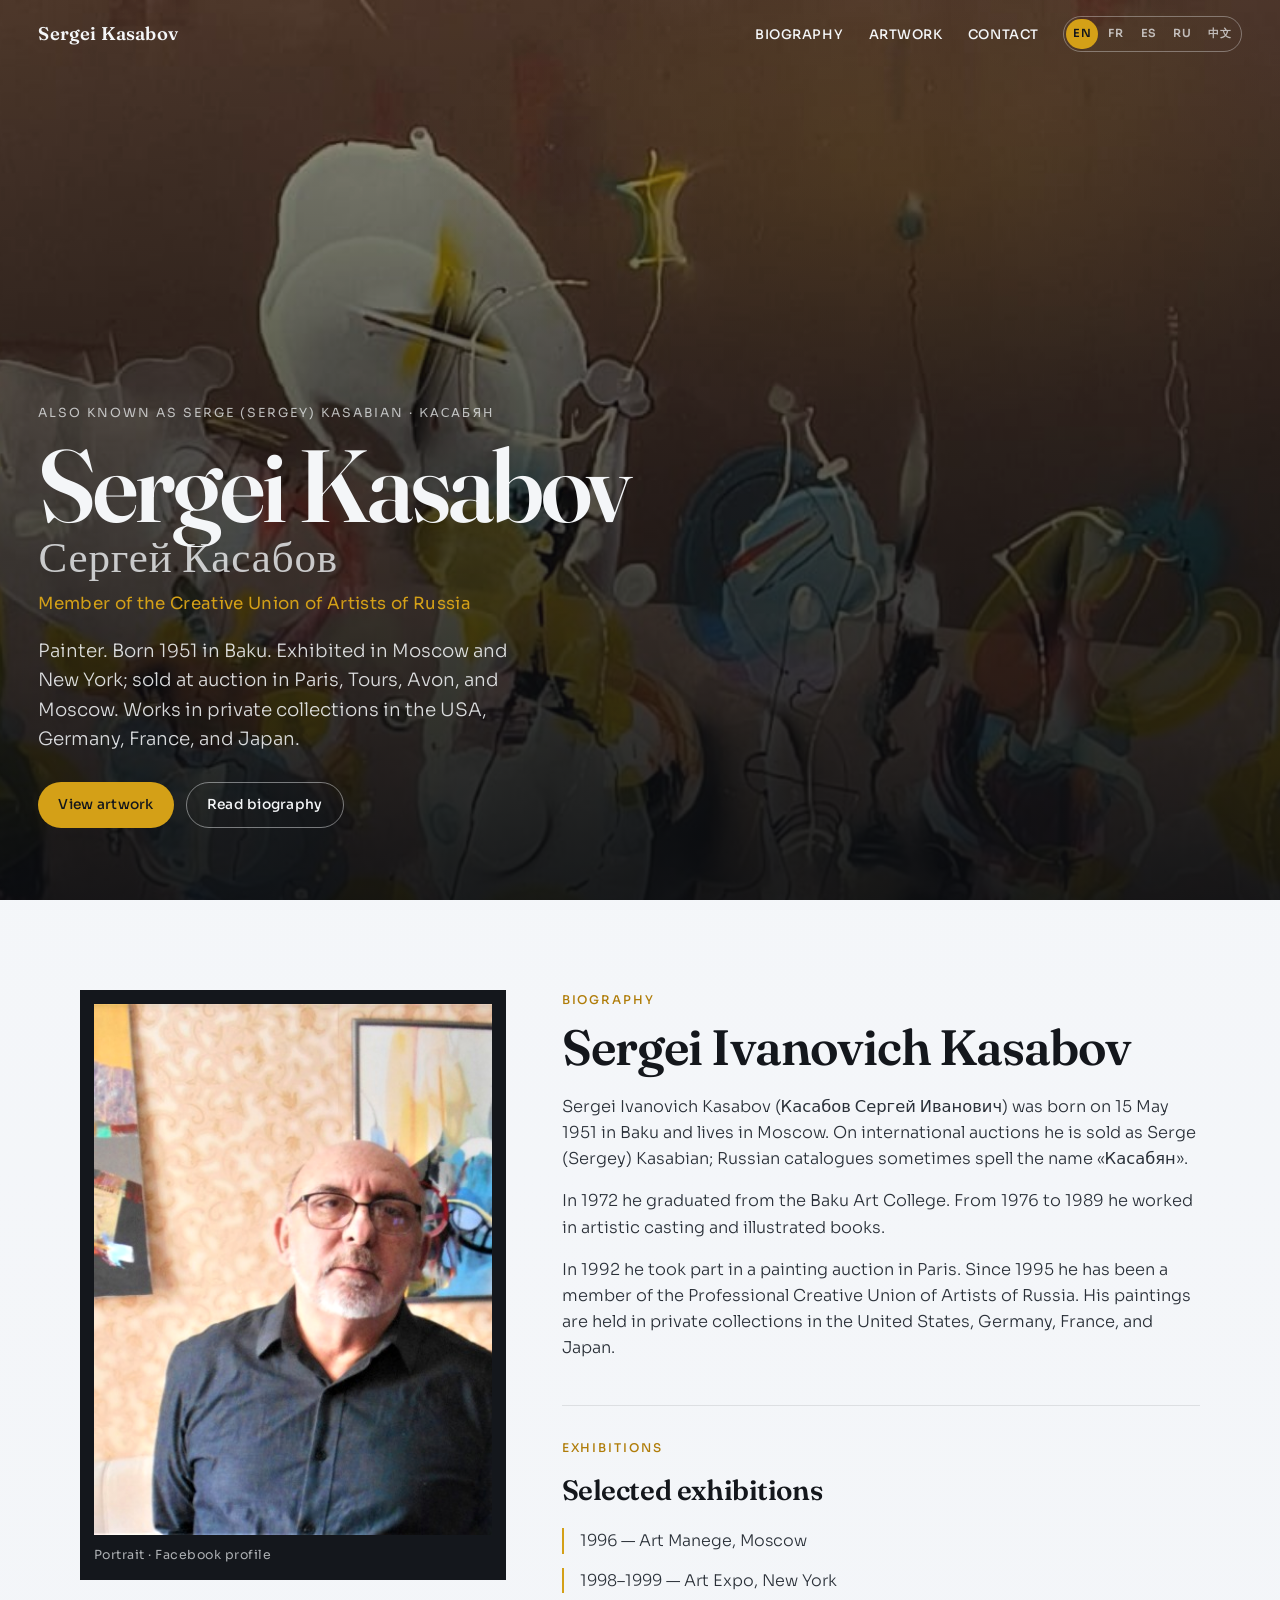
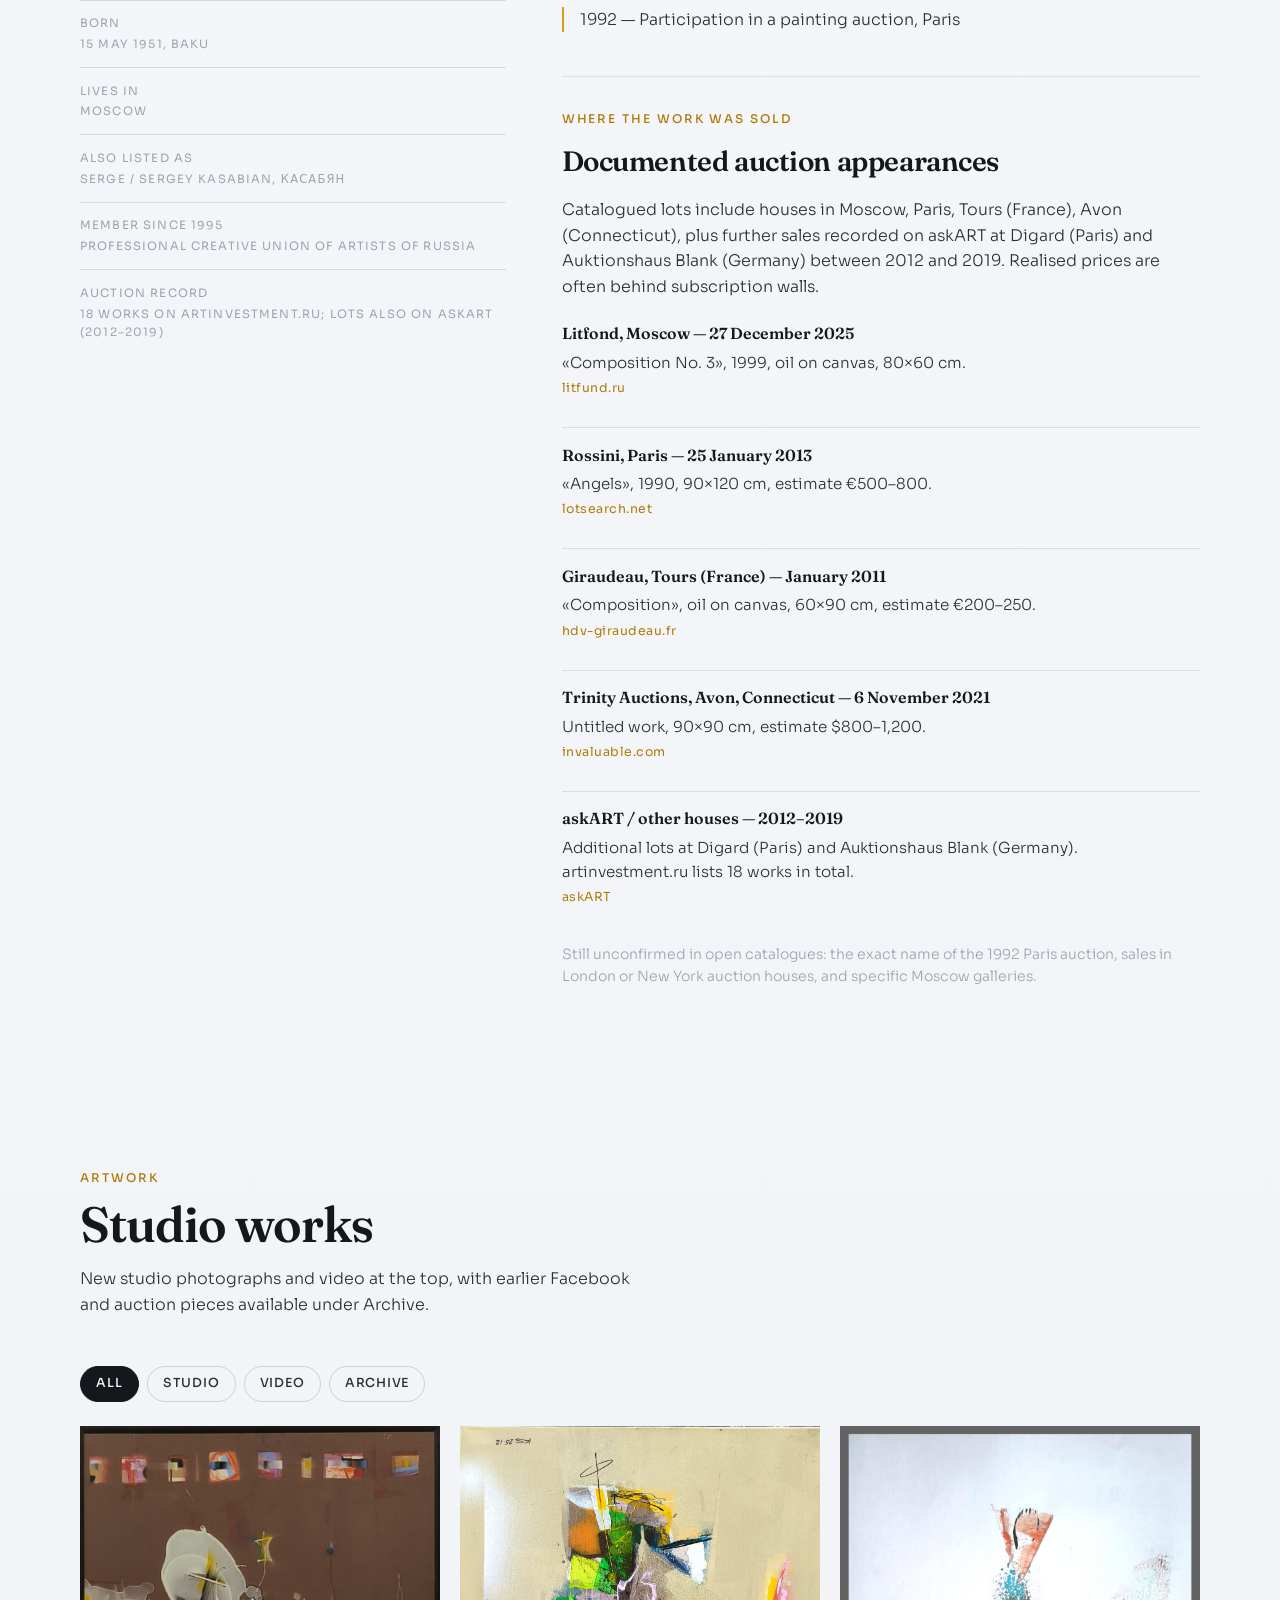
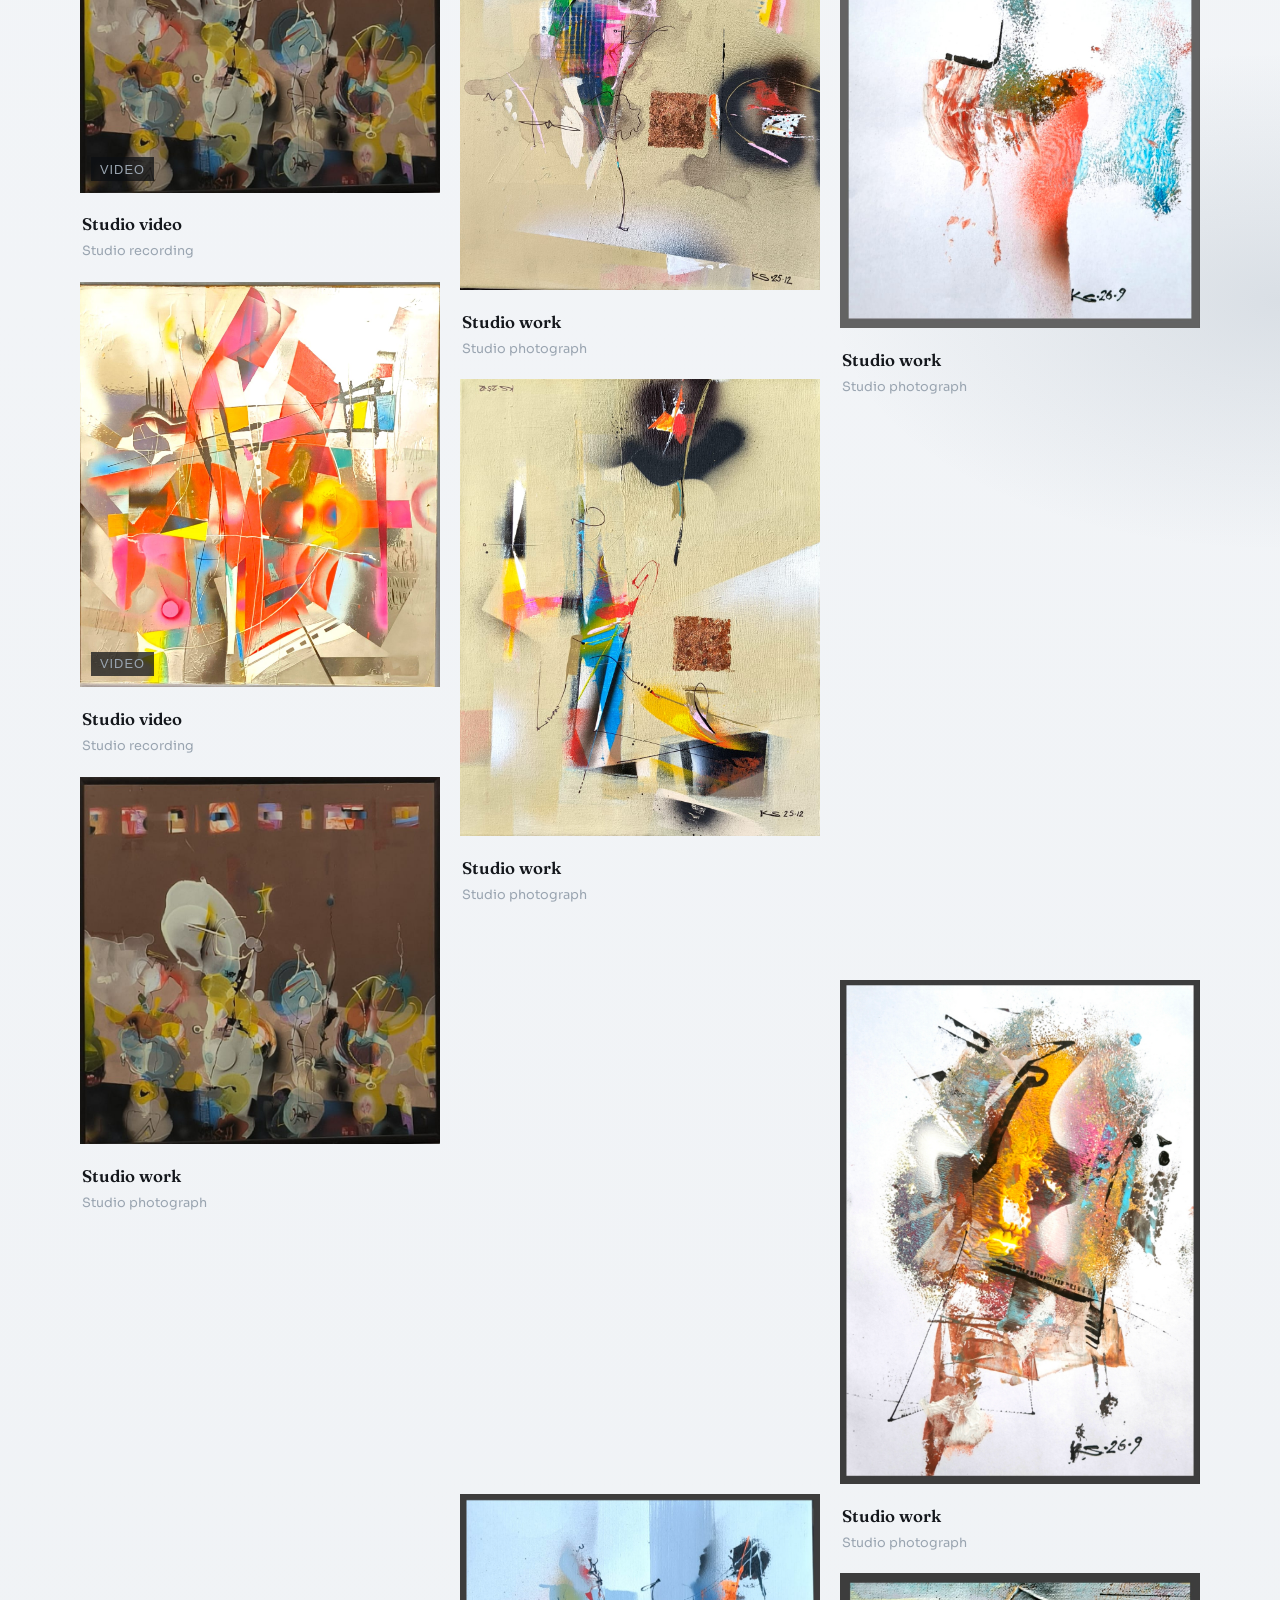
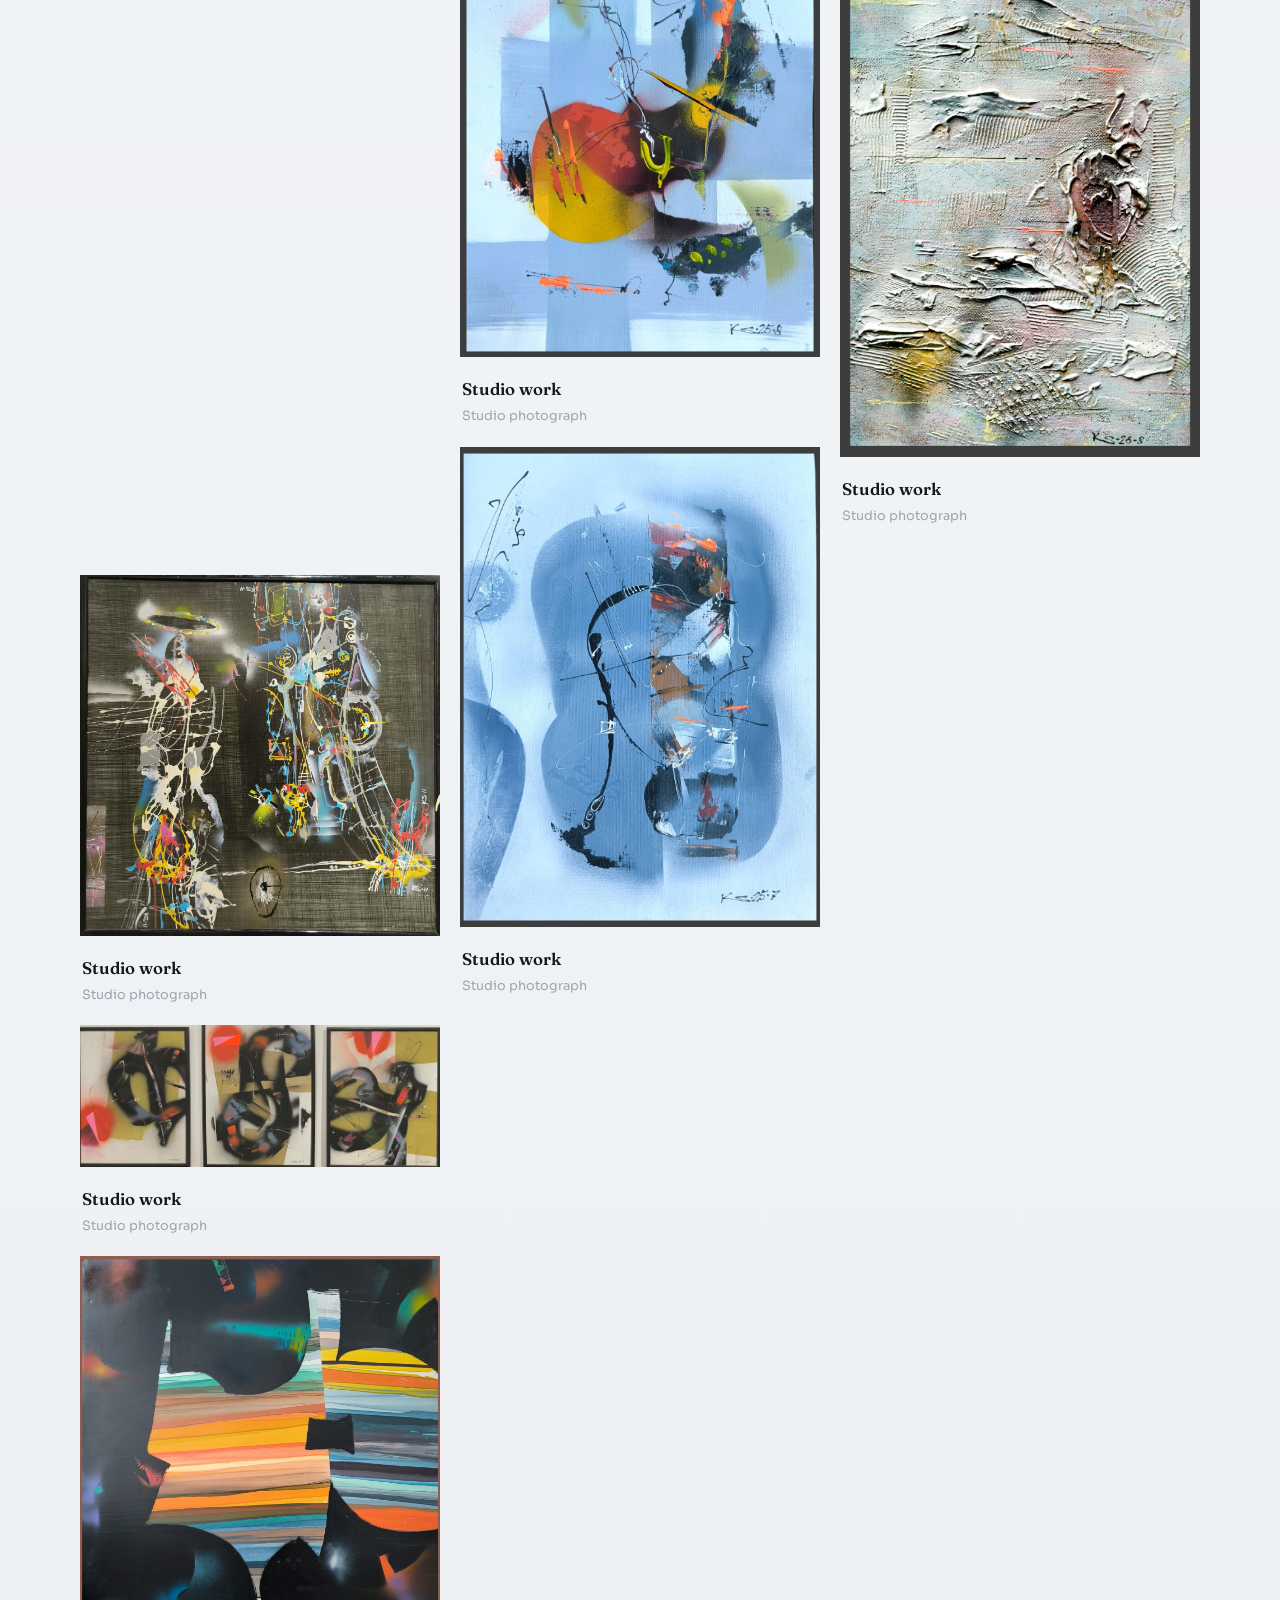
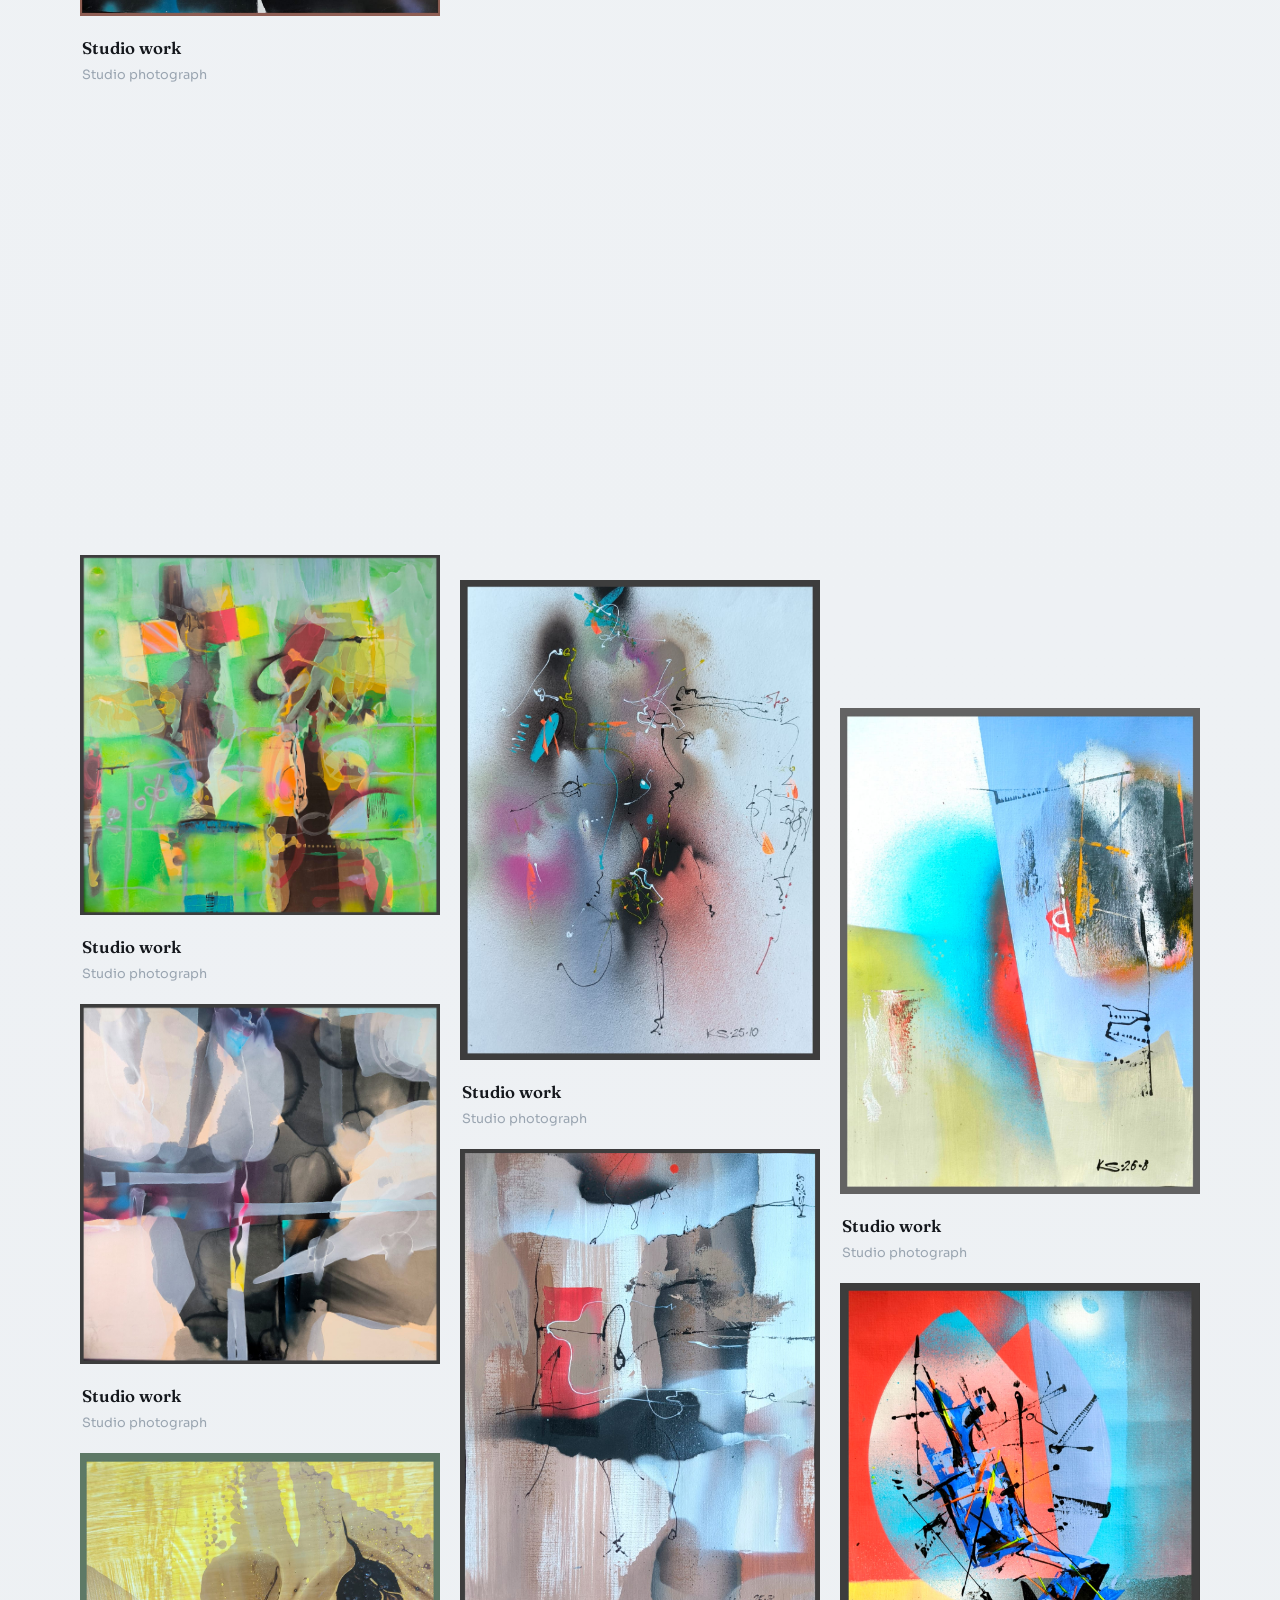
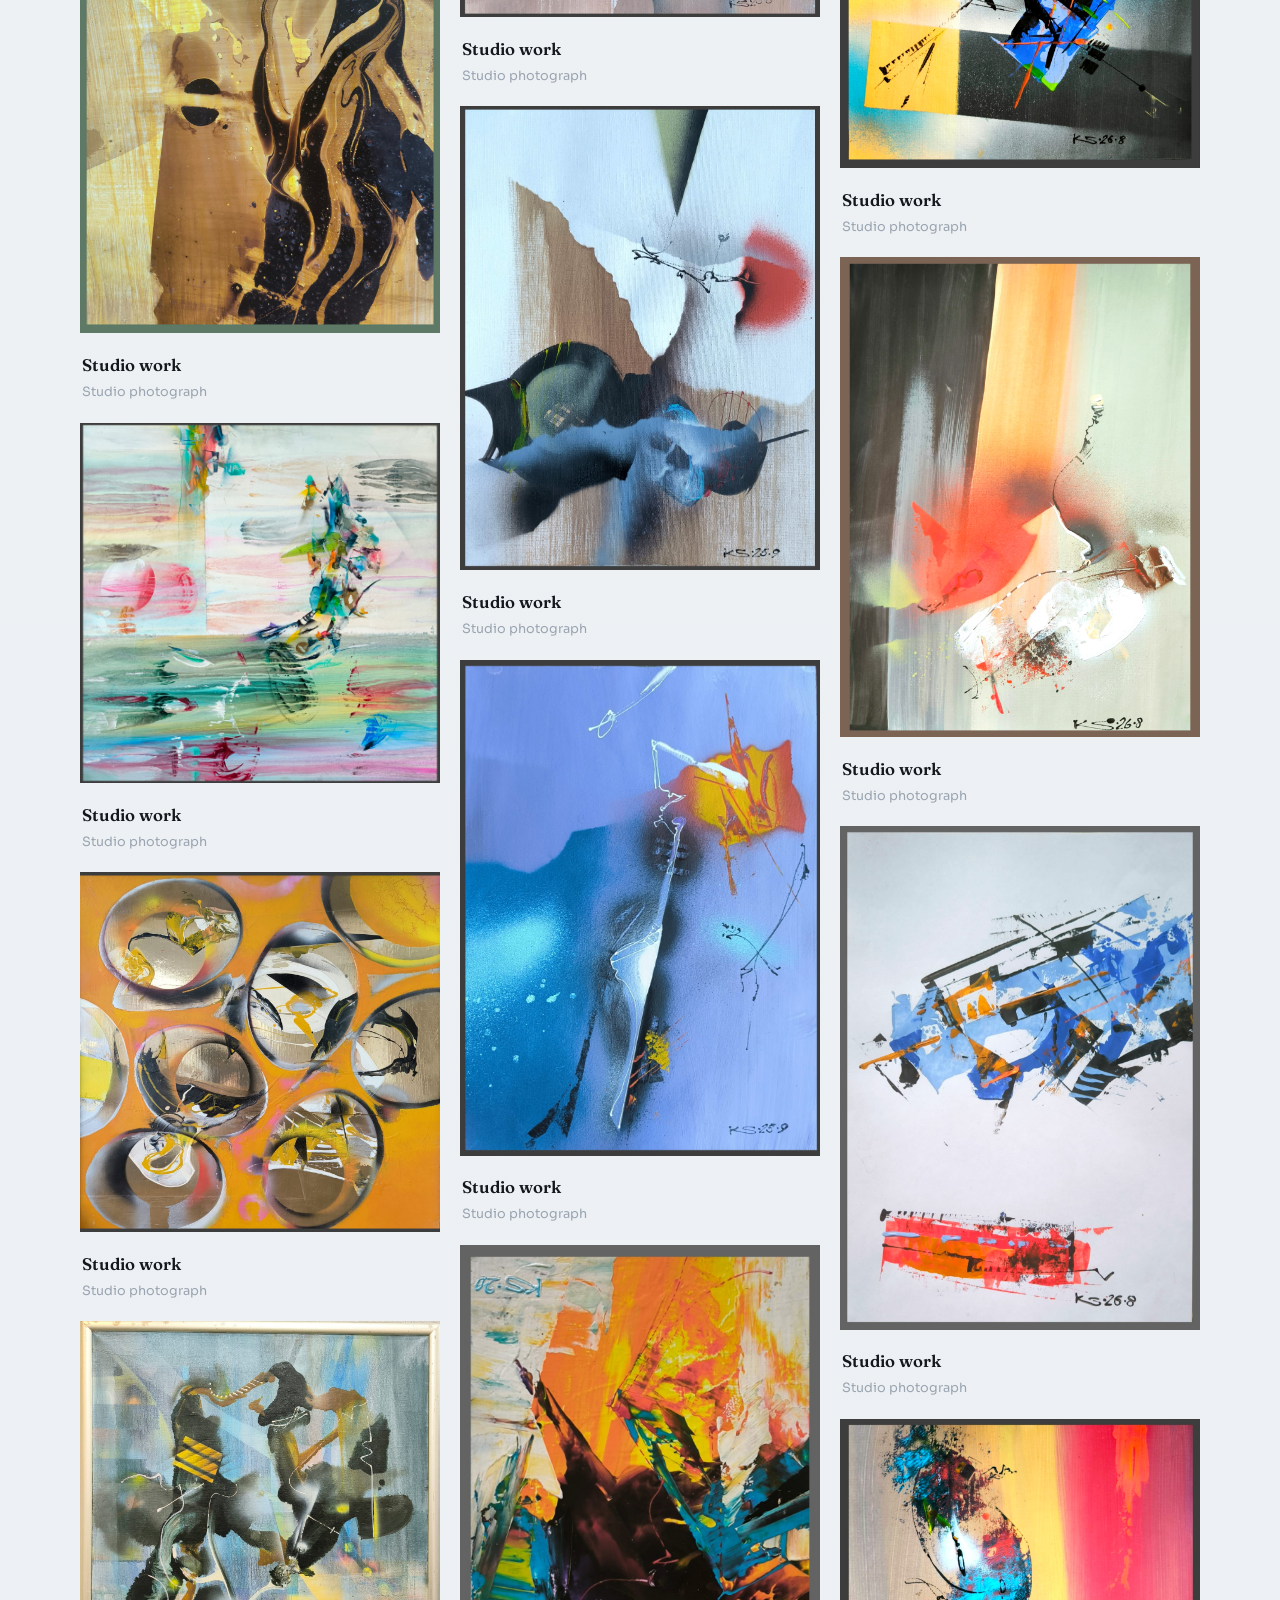
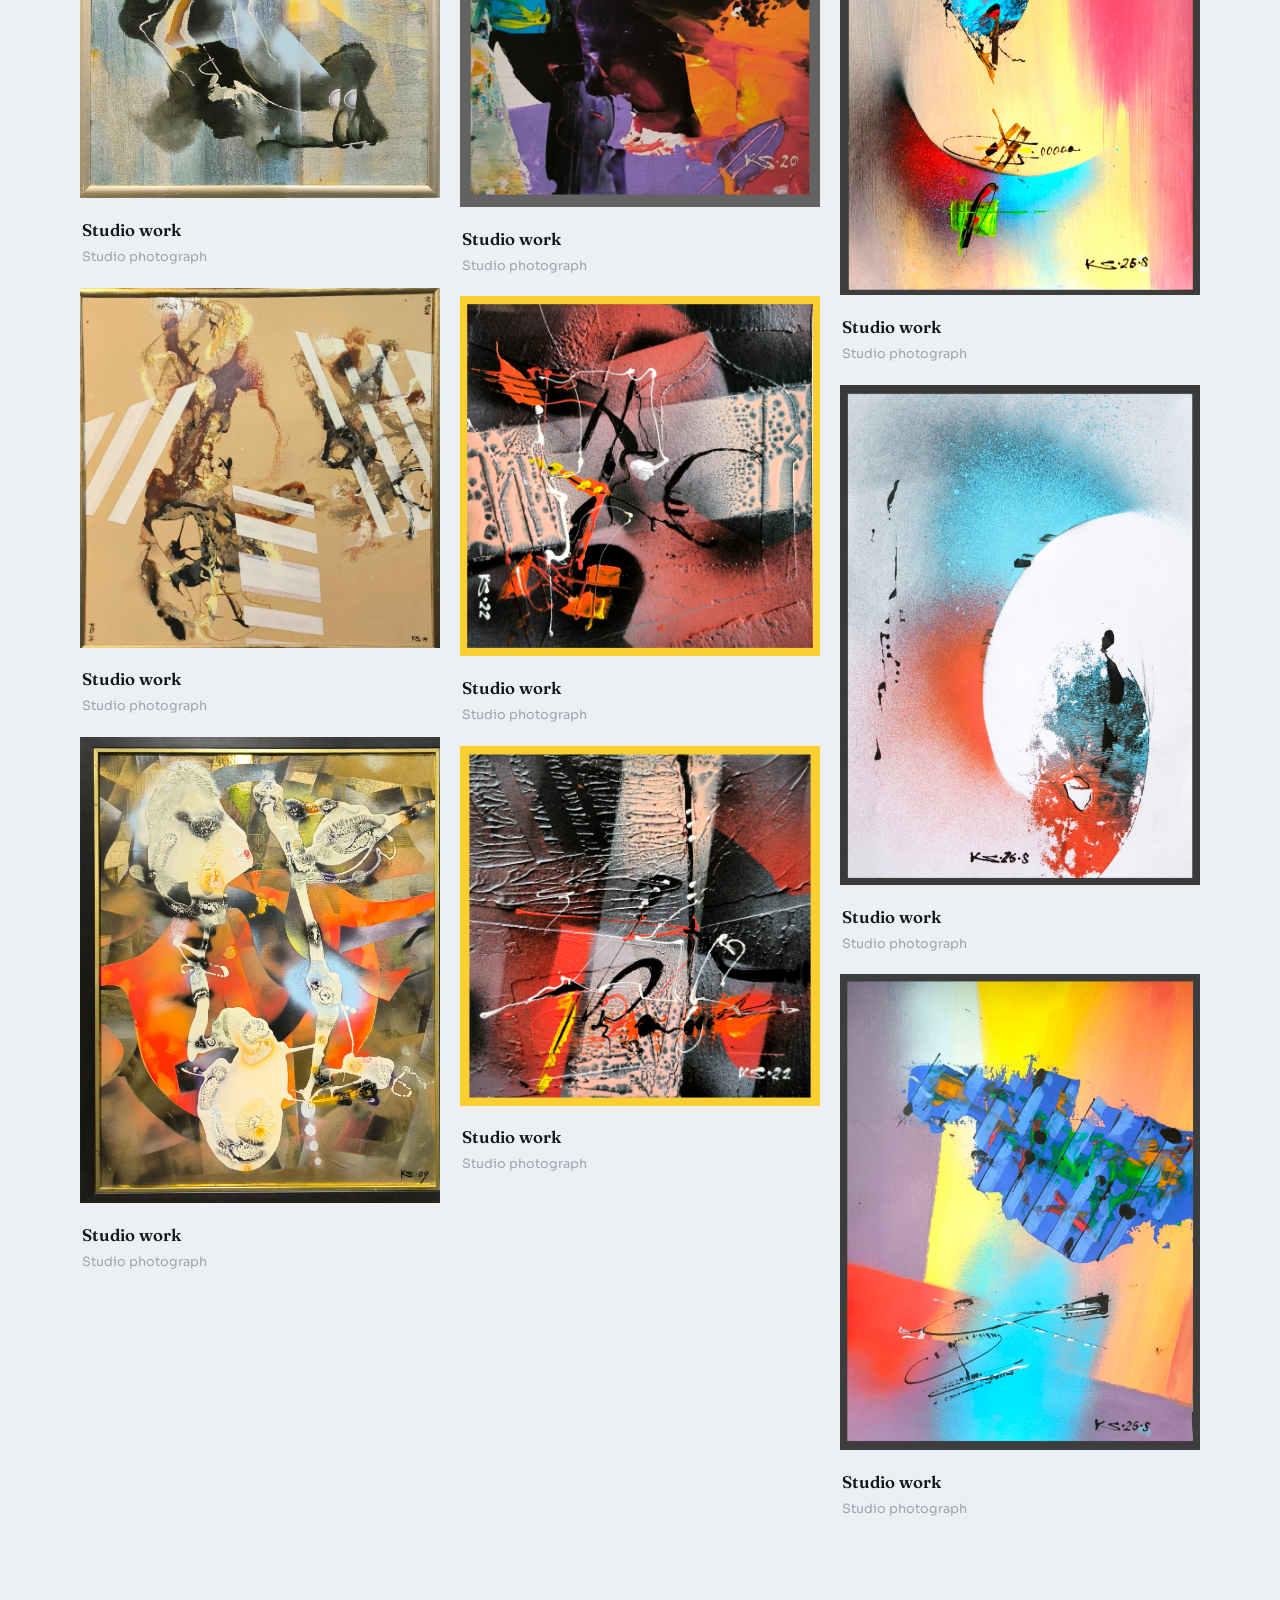
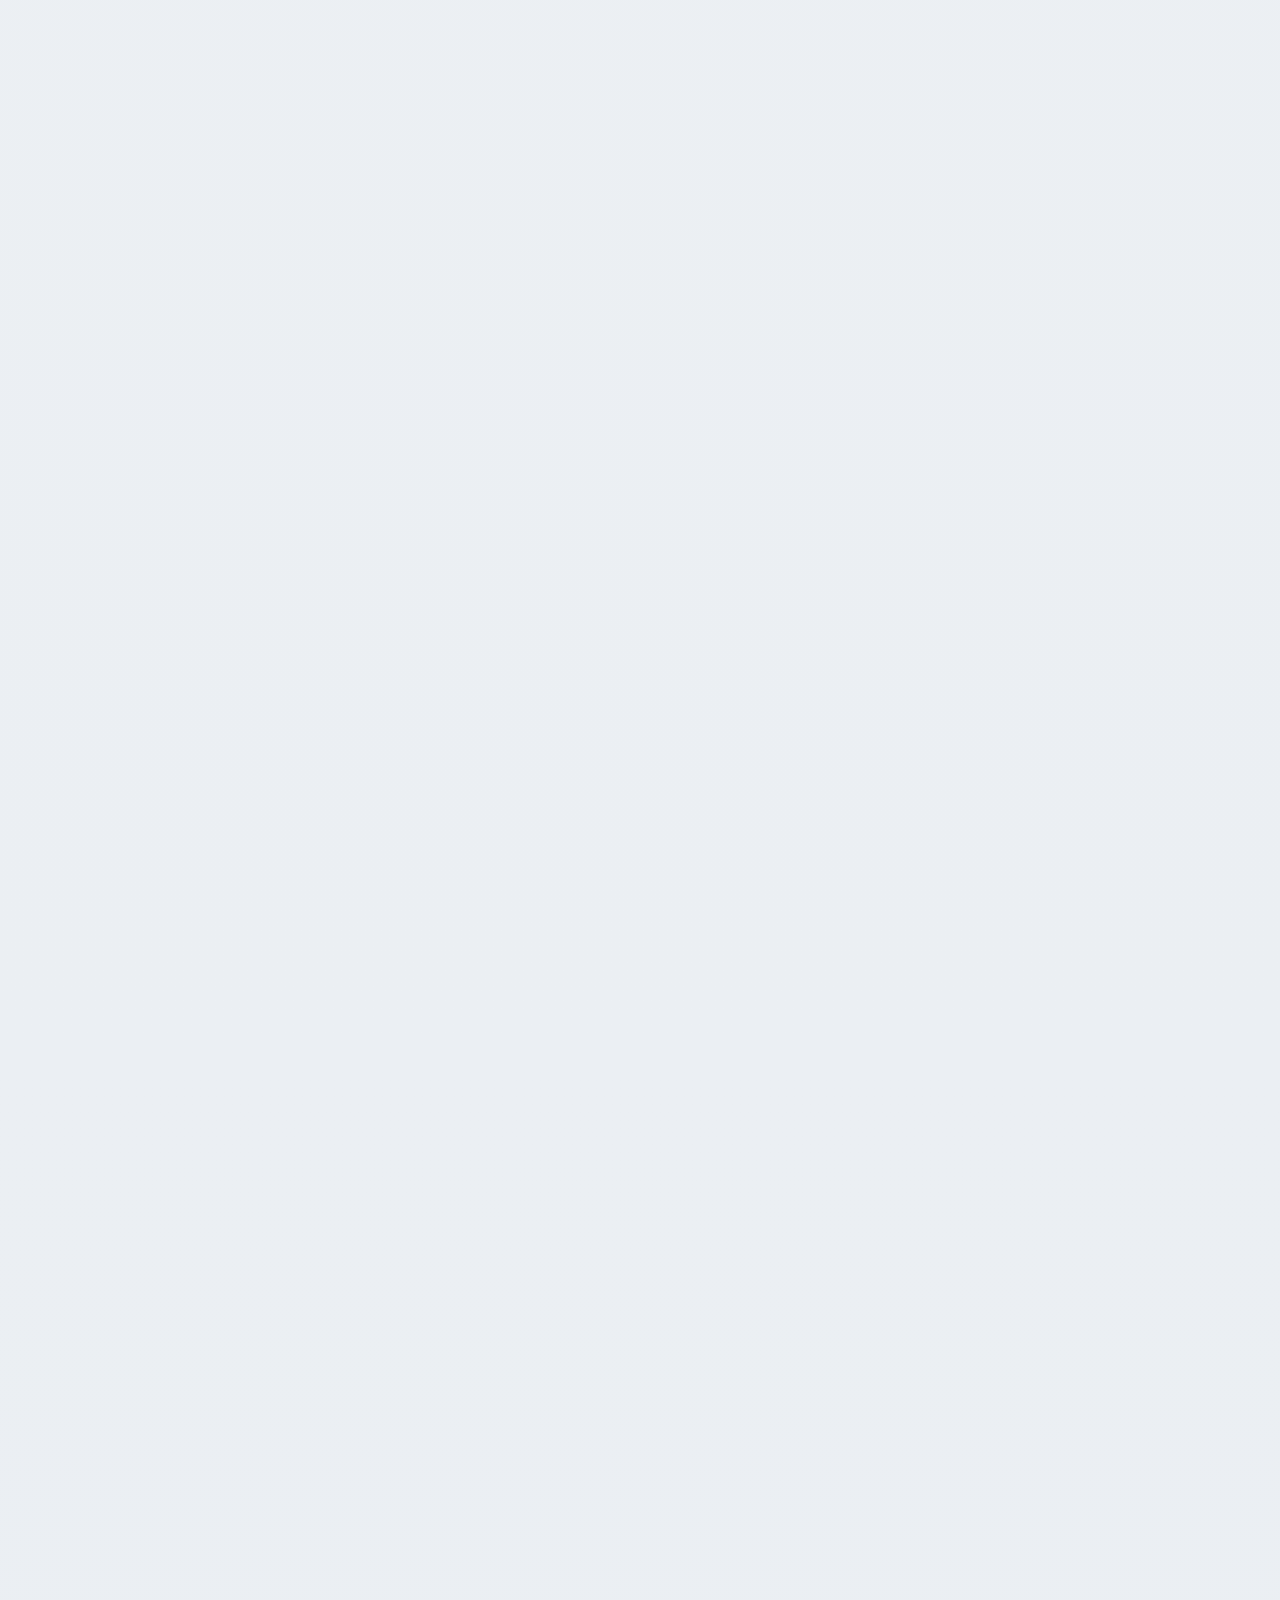
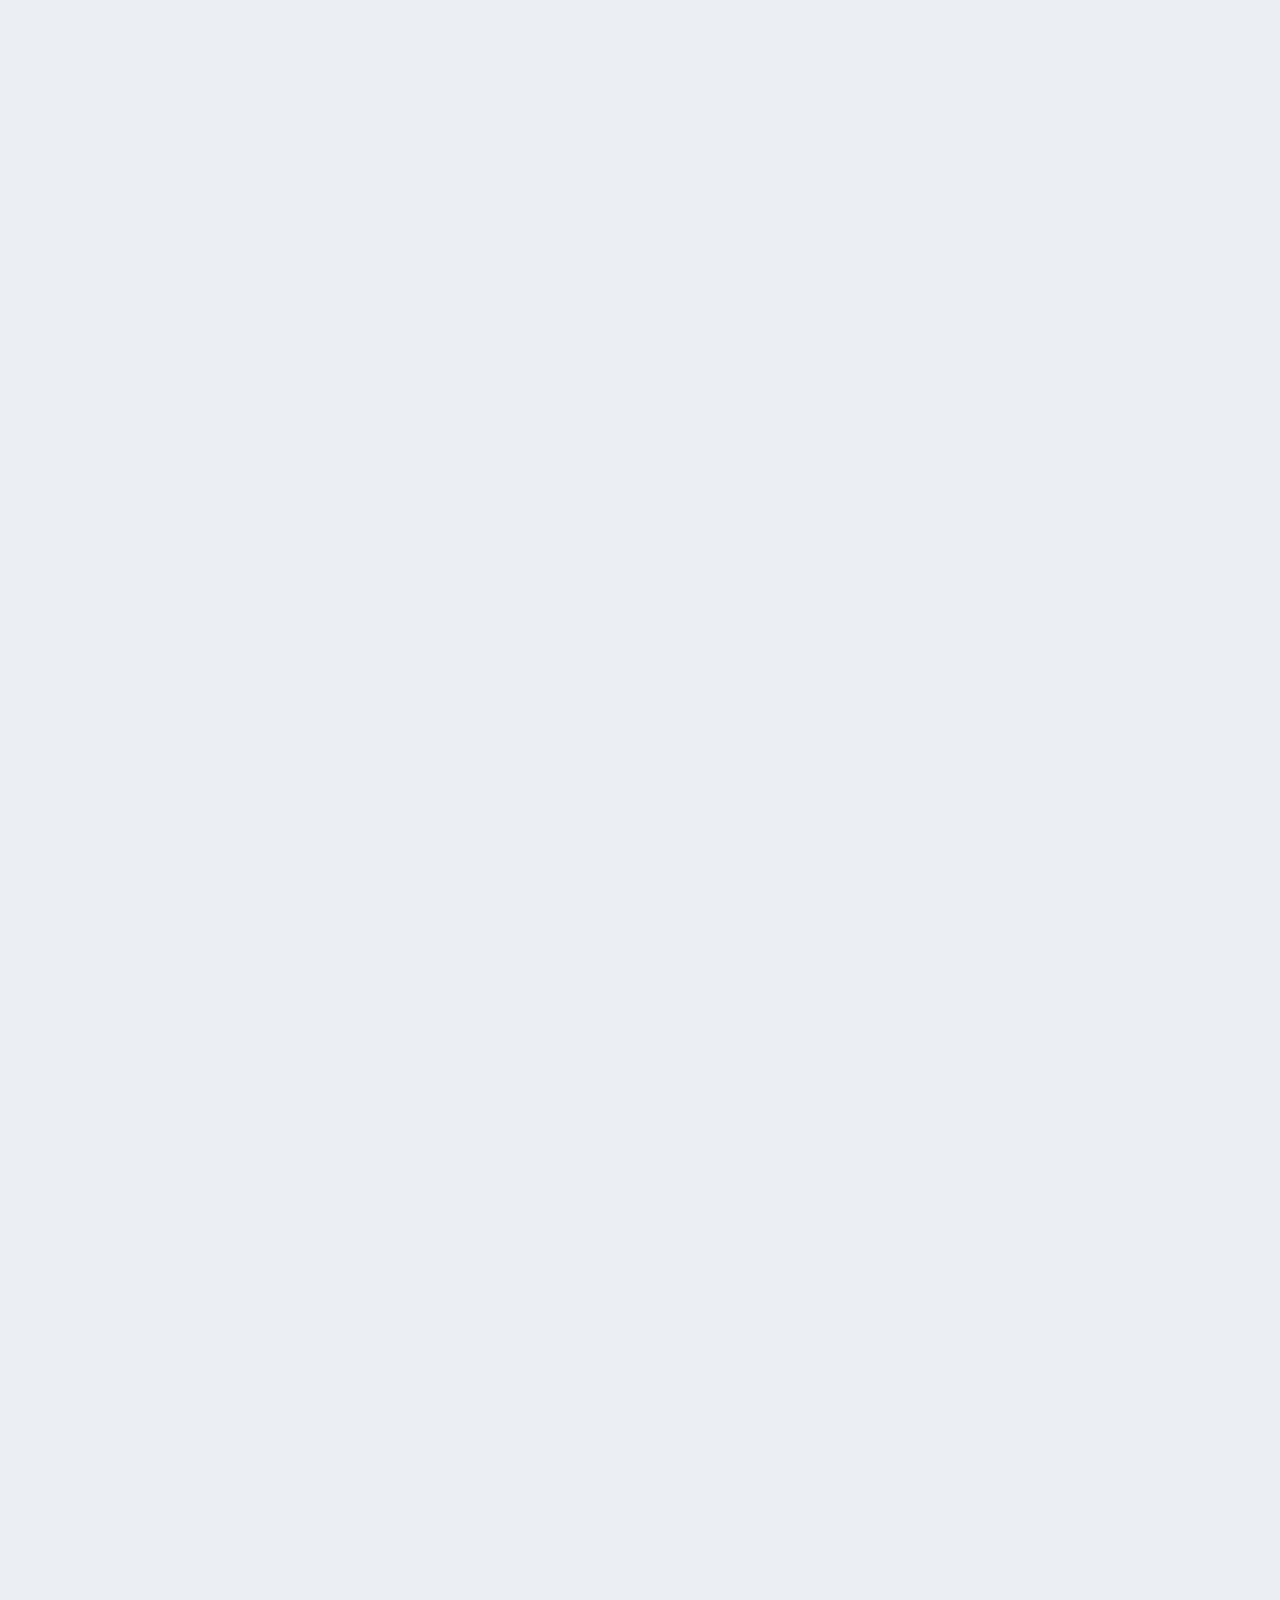
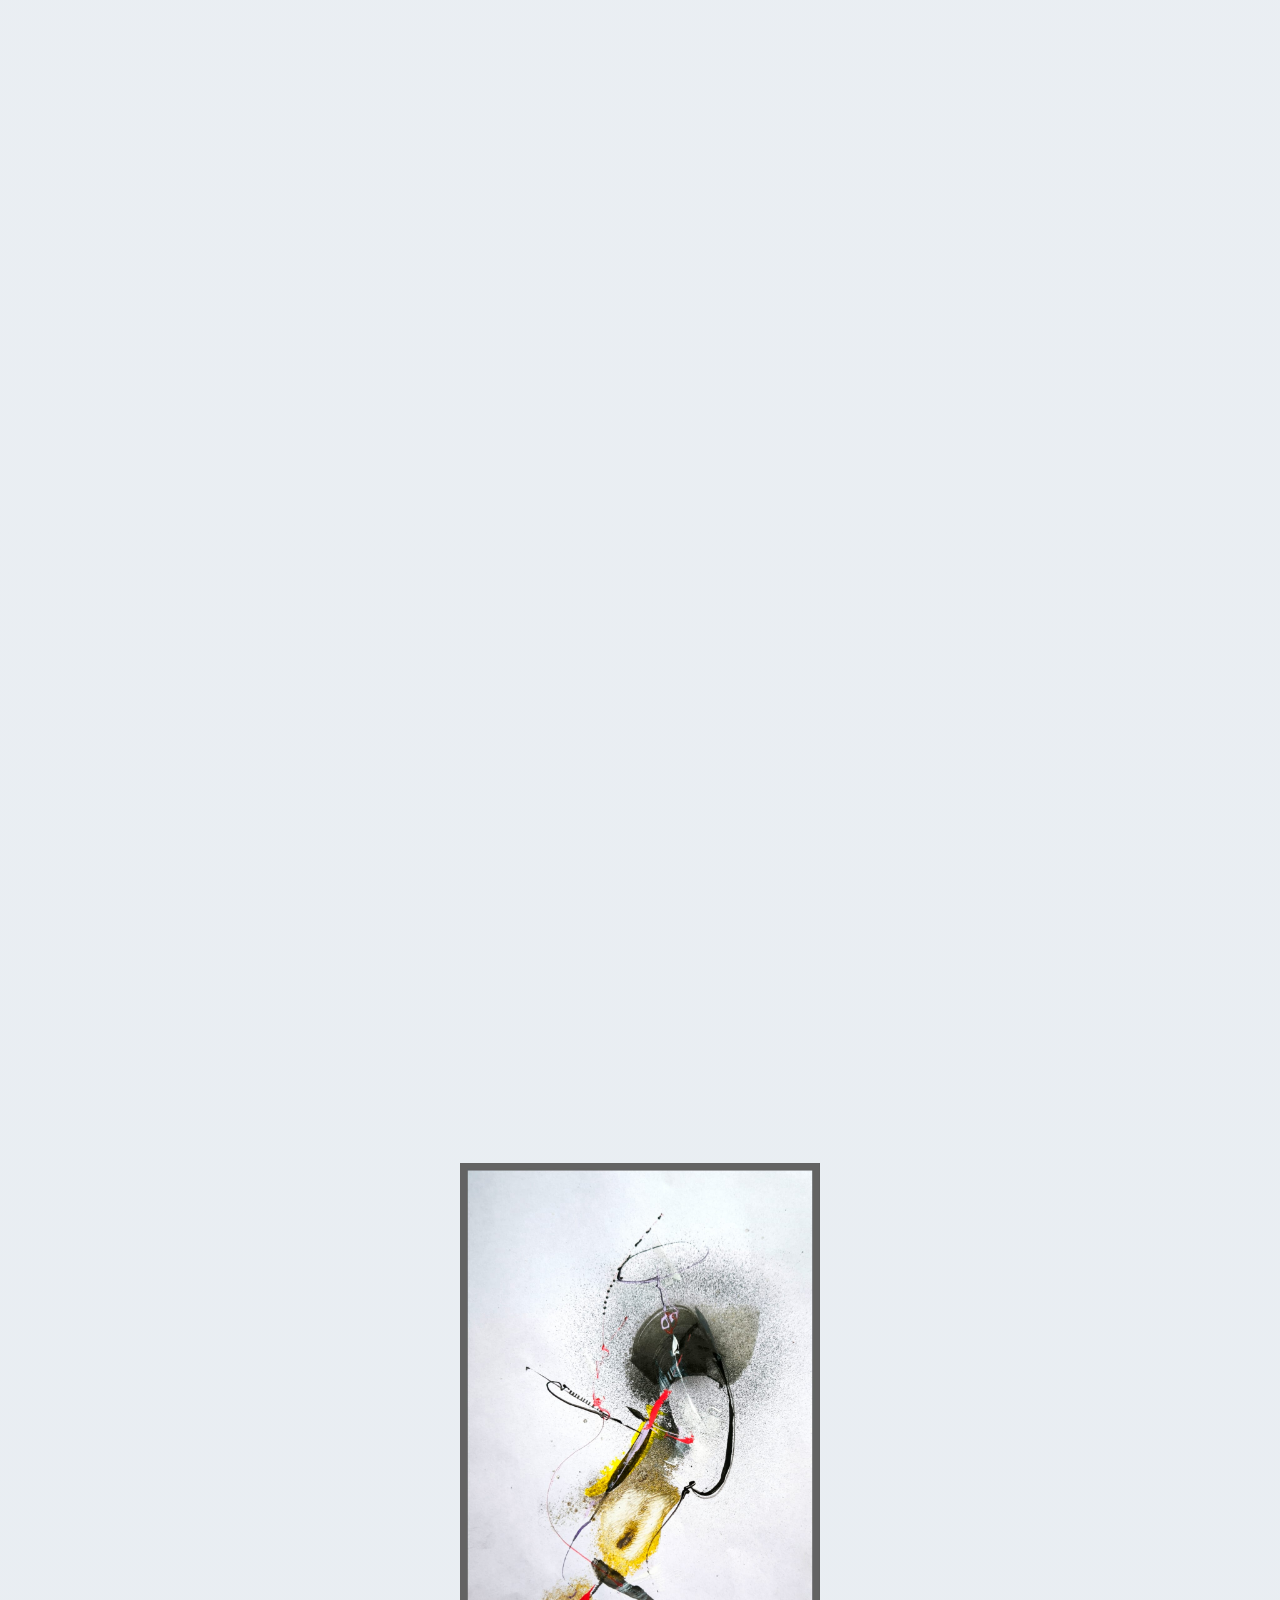
==== index.html @ b9eff756 "Ship Kasabov site with studio gallery and Liquid Web deploy. Add studio photos/videos with filters, " ====
<!DOCTYPE html>
<html lang="en">
  <head>
    <meta charset="UTF-8" />
    <meta name="viewport" content="width=device-width, initial-scale=1.0" />
    <title data-i18n="metaTitle">Sergei Kasabov — Painter</title>
    <meta
      name="description"
      content="Sergei Kasabov (Serge Kasabian) — painter born 1951 in Baku. Paintings in private collections across the USA, Germany, France, and Japan."
    />
    <link rel="preconnect" href="https://fonts.googleapis.com" />
    <link rel="preconnect" href="https://fonts.gstatic.com" crossorigin />
    <link
      href="https://fonts.googleapis.com/css2?family=Fraunces:opsz,wght@9..144,400;9..144,600;9..144,700&family=Sora:wght@300;400;500;600&display=swap"
      rel="stylesheet"
    />
    <link rel="stylesheet" href="styles.css" />
  </head>
  <body>
    <a class="skip" href="#bio" data-i18n="skip">Skip to content</a>

    <header class="site-header" data-header>
      <a class="logo" href="#top">Sergei Kasabov</a>
      <div class="header__right">
        <nav class="nav" data-i18n-aria="navAria" aria-label="Primary">
          <a href="#bio" data-i18n="navBio">Biography</a>
          <a href="#works" data-i18n="navWorks">Artwork</a>
          <a href="#contact" data-i18n="navContact">Contact</a>
        </nav>
        <div class="lang" role="group" data-i18n-aria="langLabel" aria-label="Language">
          <button type="button" class="lang__btn" data-lang="en" aria-pressed="true">EN</button>
          <button type="button" class="lang__btn" data-lang="fr" aria-pressed="false">FR</button>
          <button type="button" class="lang__btn" data-lang="es" aria-pressed="false">ES</button>
          <button type="button" class="lang__btn" data-lang="ru" aria-pressed="false">RU</button>
          <button type="button" class="lang__btn" data-lang="zh" aria-pressed="false">中文</button>
        </div>
      </div>
    </header>

    <main id="top">
      <section class="hero" aria-label="Introduction">
        <div class="hero__media" aria-hidden="true">
          <img
            src="assets/studio/studio-001.jpg"
            alt=""
            class="hero__img"
            data-hero-img
          />
          <div class="hero__veil"></div>
        </div>
        <div class="hero__copy">
          <p class="hero__aka" data-i18n="heroAka">
            Also known as Serge (Sergey) Kasabian · Касабян
          </p>
          <h1 class="hero__name">
            <span class="hero__en">Sergei Kasabov</span>
            <span class="hero__ru" lang="ru">Сергей Касабов</span>
          </h1>
          <p class="hero__union" data-i18n="heroUnion">
            Член творческого союза художников России
          </p>
          <p class="hero__lede" data-i18n="heroLede">
            Painter. Born 1951 in Baku. Exhibited in Moscow and New York; sold
            at auction in Paris, Tours, Avon, and Moscow. Works in private
            collections in the USA, Germany, France, and Japan.
          </p>
          <div class="hero__actions">
            <a class="btn btn--solid" href="#works" data-i18n="ctaWorks"
              >View artwork</a
            >
            <a class="btn btn--ghost" href="#bio" data-i18n="ctaBio"
              >Read biography</a
            >
          </div>
        </div>
      </section>

      <section class="section bio" id="bio">
        <div class="section__inner bio__grid">
          <aside class="bio__portrait reveal">
            <figure class="portrait">
              <img
                src="assets/facebook/profile.jpg"
                alt="Sergei Kasabov"
              />
              <figcaption data-i18n="portraitCap">Portrait · Facebook profile</figcaption>
            </figure>
            <ul class="bio__facts">
              <li>
                <span data-i18n="factBornLabel">Born</span>
                <span data-i18n="factBorn">15 May 1951, Baku</span>
              </li>
              <li>
                <span data-i18n="factLivesLabel">Lives in</span>
                <span data-i18n="factLives">Moscow</span>
              </li>
              <li>
                <span data-i18n="factAkaLabel">Also listed as</span>
                <span data-i18n="factAka">Serge / Sergey Kasabian, Касабян</span>
              </li>
              <li>
                <span data-i18n="factUnionLabel">Member since 1995</span>
                <span data-i18n="factUnion"
                  >Professional Creative Union of Artists of Russia</span
                >
              </li>
              <li>
                <span data-i18n="factRecordLabel">Auction record</span>
                <span data-i18n="factRecord"
                  >18 works on artinvestment.ru; lots also on askART
                  (2012–2019)</span
                >
              </li>
            </ul>
          </aside>

          <div class="bio__body reveal" style="--delay: 0.12s">
            <p class="eyebrow" data-i18n="bioEyebrow">Biography</p>
            <h2 data-i18n="bioTitle">Sergei Ivanovich Kasabov</h2>
            <div class="prose">
              <p data-i18n="bioP1">
                Sergei Ivanovich Kasabov (Касабов Сергей Иванович) was born on
                15 May 1951 in Baku and lives in Moscow. On international
                auctions he is sold as Serge (Sergey) Kasabian; Russian
                catalogues sometimes spell the name «Касабян».
              </p>
              <p data-i18n="bioP2">
                In 1972 he graduated from the Baku Art College. From 1976 to 1989
                he worked in artistic casting and illustrated books.
              </p>
              <p data-i18n="bioP3">
                In 1992 he took part in a painting auction in Paris. Since 1995
                he has been a member of the Professional Creative Union of
                Artists of Russia. His paintings are held in private collections
                in the United States, Germany, France, and Japan.
              </p>
            </div>

            <div class="bio__block">
              <p class="eyebrow" data-i18n="exhibitionsEyebrow">Exhibitions</p>
              <h3 data-i18n="exhibitionsTitle">Selected exhibitions</h3>
              <ul class="timeline">
                <li data-i18n="exhibition1">1996 — Art Manege, Moscow</li>
                <li data-i18n="exhibition2">1998–1999 — Art Expo, New York</li>
                <li data-i18n="exhibition3">
                  1992 — Participation in a painting auction, Paris
                </li>
              </ul>
            </div>

            <div class="bio__block">
              <p class="eyebrow" data-i18n="salesEyebrow">Where the work was sold</p>
              <h3 data-i18n="salesTitle">Documented auction appearances</h3>
              <p class="bio__sales-intro" data-i18n="salesIntro">
                Catalogued lots include houses in Moscow, Paris, Tours (France),
                Avon (Connecticut), plus further sales recorded on askART at
                Digard (Paris) and Auktionshaus Blank (Germany) between 2012 and
                2019. Realised prices are often behind subscription walls.
              </p>
              <ul class="sales">
                <li>
                  <strong data-i18n="sale1Title"
                    >Litfond, Moscow — 27 December 2025</strong
                  >
                  <span data-i18n="sale1Body"
                    >«Composition No. 3», 1999, oil on canvas, 80×60 cm.</span
                  >
                  <a
                    class="sales__link"
                    href="https://www.litfund.ru/auction/714/206/"
                    rel="noopener"
                    target="_blank"
                    >litfund.ru</a
                  >
                </li>
                <li>
                  <strong data-i18n="sale2Title"
                    >Rossini, Paris — 25 January 2013</strong
                  >
                  <span data-i18n="sale2Body"
                    >«Angels», 1990, 90×120 cm, estimate €500–800.</span
                  >
                  <a
                    class="sales__link"
                    href="https://www.lotsearch.net/lot/kasabian-serge-ne-en-1951-31167665"
                    rel="noopener"
                    target="_blank"
                    >lotsearch.net</a
                  >
                </li>
                <li>
                  <strong data-i18n="sale3Title"
                    >Giraudeau, Tours (France) — January 2011</strong
                  >
                  <span data-i18n="sale3Body"
                    >«Composition», oil on canvas, 60×90 cm, estimate
                    €200–250.</span
                  >
                  <a
                    class="sales__link"
                    href="https://hdv-giraudeau.fr/lot/9046/1706016-kasabian-sergey-composition-huile-sur-toile-sbd-60x90-cm"
                    rel="noopener"
                    target="_blank"
                    >hdv-giraudeau.fr</a
                  >
                </li>
                <li>
                  <strong data-i18n="sale4Title"
                    >Trinity Auctions, Avon, Connecticut — 6 November 2021</strong
                  >
                  <span data-i18n="sale4Body"
                    >Untitled work, 90×90 cm, estimate $800–1,200.</span
                  >
                  <a
                    class="sales__link"
                    href="https://www.invaluable.com/auction-lot/serge-kasabian-armenian-b-1951-38-c-2d44901987"
                    rel="noopener"
                    target="_blank"
                    >invaluable.com</a
                  >
                </li>
                <li>
                  <strong data-i18n="sale5Title"
                    >askART / other houses — 2012–2019</strong
                  >
                  <span data-i18n="sale5Body"
                    >Additional lots at Digard (Paris) and Auktionshaus Blank
                    (Germany). artinvestment.ru lists 18 works in total.</span
                  >
                  <a
                    class="sales__link"
                    href="https://www.askart.com/auction_records/Serge_Kasabian/11220695/serge-kasabian"
                    rel="noopener"
                    target="_blank"
                    >askART</a
                  >
                </li>
              </ul>
              <p class="bio__note" data-i18n="salesNote">
                Still unconfirmed in open catalogues: the exact name of the 1992
                Paris auction, sales in London or New York auction houses, and
                specific Moscow galleries.
              </p>
            </div>
          </div>
        </div>
      </section>

      <section class="section works" id="works">
        <div class="section__inner">
          <header class="section__head reveal">
            <p class="eyebrow" data-i18n="worksEyebrow">Artwork</p>
            <h2 data-i18n="worksTitle">Studio works</h2>
            <p class="section__sub" data-i18n="worksSub">
              New studio photographs and video at the top, with earlier Facebook
              and auction pieces available under Archive.
            </p>
          </header>

          <div
            class="works__filters reveal"
            role="group"
            data-i18n-aria="filterLabel"
            aria-label="Filter artwork"
          >
            <button
              type="button"
              class="filter__btn is-active"
              data-filter="all"
              aria-pressed="true"
              data-i18n="filterAll"
            >
              All
            </button>
            <button
              type="button"
              class="filter__btn"
              data-filter="studio"
              aria-pressed="false"
              data-i18n="filterStudio"
            >
              Studio
            </button>
            <button
              type="button"
              class="filter__btn"
              data-filter="video"
              aria-pressed="false"
              data-i18n="filterVideo"
            >
              Video
            </button>
            <button
              type="button"
              class="filter__btn"
              data-filter="archive"
              aria-pressed="false"
              data-i18n="filterArchive"
            >
              Archive
            </button>
          </div>

          <div class="gallery" data-gallery></div>
        </div>
      </section>

      <section class="section contact" id="contact">
        <div class="section__inner contact__panel reveal">
          <p class="eyebrow" data-i18n="contactEyebrow">Contact</p>
          <h2 data-i18n="contactTitle">Inquiries &amp; collections</h2>
          <p class="section__sub" data-i18n="contactSub">
            For acquisitions, catalogue requests, or exhibition inquiries, write
            directly to the studio.
          </p>
          <a class="contact__email" href="mailto:kasabov1505@gmail.com"
            >kasabov1505@gmail.com</a
          >
          <p class="contact__note">
            <span data-i18n="contactRefs">Auction references:</span>
            <a
              href="https://www.litfund.ru/labels/painter/kasabov-sergej-ivanovich/"
              rel="noopener"
              target="_blank"
              >Litfund</a
            >,
            <a
              href="https://www.askart.com/auction_records/Serge_Kasabian/11220695/serge-kasabian"
              rel="noopener"
              target="_blank"
              >askART</a
            >,
            <a
              href="https://artinvestment.ru/auctions/173460/"
              rel="noopener"
              target="_blank"
              >artinvestment.ru</a
            >
          </p>
        </div>
      </section>
    </main>

    <footer class="site-footer">
      <p>
        © <span data-year></span>
        <span data-i18n="footer">Sergei Kasabov · Сергей Иванович Касабов</span>
      </p>
    </footer>

    <dialog
      class="lightbox"
      data-lightbox
      data-i18n-aria="lightboxLabel"
      aria-label="Artwork preview"
    >
      <button
        type="button"
        class="lightbox__close"
        data-close
        data-i18n="close"
        data-i18n-aria="close"
        aria-label="Close"
      >
        Close
      </button>
      <img data-lightbox-img alt="" hidden />
      <video data-lightbox-video controls playsinline hidden></video>
      <p data-lightbox-cap></p>
    </dialog>

    <script src="i18n.js"></script>
    <script src="works-data.js"></script>
    <script src="main.js"></script>
  </body>
</html>
---- styles.css ----
:root {
  --ink: #14171c;
  --ink-soft: #2a3038;
  --paper: #eef1f4;
  --paper-deep: #dfe5eb;
  --mist: #9aa5b1;
  --cadmium: #d4a017;
  --cadmium-deep: #b07d0a;
  --veil: rgba(12, 14, 18, 0.55);
  --font-display: "Fraunces", Georgia, serif;
  --font-body: "Sora", system-ui, sans-serif;
  --space: clamp(1.25rem, 3vw, 2.5rem);
  --max: 1120px;
  --ease: cubic-bezier(0.22, 1, 0.36, 1);
}

*,
*::before,
*::after {
  box-sizing: border-box;
}

html {
  scroll-behavior: smooth;
}

body {
  margin: 0;
  color: var(--ink);
  background:
    radial-gradient(1200px 600px at 10% -10%, rgba(212, 160, 23, 0.12), transparent 55%),
    radial-gradient(900px 500px at 100% 20%, rgba(70, 95, 120, 0.14), transparent 50%),
    linear-gradient(180deg, #f5f7fa 0%, var(--paper) 40%, #e8edf2 100%);
  font-family: var(--font-body);
  font-weight: 400;
  line-height: 1.6;
  text-rendering: optimizeLegibility;
}

img {
  max-width: 100%;
  display: block;
}

a {
  color: inherit;
}

.skip {
  position: absolute;
  left: -999px;
  top: 0;
  background: var(--ink);
  color: var(--paper);
  padding: 0.75rem 1rem;
  z-index: 100;
}

.skip:focus {
  left: 1rem;
  top: 1rem;
}

.site-header {
  position: fixed;
  inset: 0 0 auto;
  z-index: 40;
  display: flex;
  align-items: center;
  justify-content: space-between;
  gap: 1rem;
  padding: 1rem var(--space);
  color: #f4f6f8;
  transition: background 0.35s var(--ease), backdrop-filter 0.35s var(--ease),
    border-color 0.35s var(--ease), color 0.35s var(--ease);
  border-bottom: 1px solid transparent;
}

.site-header.is-scrolled {
  color: var(--ink);
  background: rgba(238, 241, 244, 0.86);
  backdrop-filter: blur(14px);
  border-bottom-color: rgba(20, 23, 28, 0.08);
}

.logo {
  font-family: var(--font-display);
  font-weight: 600;
  font-size: 1.15rem;
  letter-spacing: 0.01em;
  text-decoration: none;
  color: inherit;
}

.header__right {
  display: flex;
  align-items: center;
  gap: clamp(0.75rem, 2vw, 1.5rem);
  flex-wrap: wrap;
  justify-content: flex-end;
}

.nav {
  display: flex;
  gap: clamp(0.85rem, 2vw, 1.75rem);
}

.lang {
  display: inline-flex;
  align-items: center;
  gap: 0.15rem;
  padding: 0.15rem;
  border: 1px solid rgba(244, 246, 248, 0.35);
  border-radius: 999px;
}

.site-header.is-scrolled .lang {
  border-color: rgba(20, 23, 28, 0.14);
}

.lang__btn {
  appearance: none;
  border: 0;
  background: transparent;
  color: inherit;
  font: inherit;
  font-size: 0.7rem;
  font-weight: 600;
  letter-spacing: 0.04em;
  min-width: 1.9rem;
  padding: 0 0.45rem;
  min-height: 1.85rem;
  border-radius: 999px;
  cursor: pointer;
  opacity: 0.7;
}

.lang__btn.is-active,
.lang__btn[aria-pressed="true"] {
  background: var(--cadmium);
  color: var(--ink);
  opacity: 1;
}

.nav a {
  text-decoration: none;
  color: inherit;
  font-size: 0.82rem;
  font-weight: 500;
  letter-spacing: 0.04em;
  text-transform: uppercase;
  position: relative;
}

.nav a::after {
  content: "";
  position: absolute;
  left: 0;
  bottom: -0.25rem;
  width: 100%;
  height: 1px;
  background: var(--cadmium);
  transform: scaleX(0);
  transform-origin: left;
  transition: transform 0.35s var(--ease);
}

.nav a:hover::after,
.nav a:focus-visible::after {
  transform: scaleX(1);
}

.hero {
  position: relative;
  min-height: 100svh;
  display: grid;
  align-items: end;
  overflow: hidden;
  color: #f4f6f8;
}

.hero__media {
  position: absolute;
  inset: 0;
}

.hero__img {
  width: 100%;
  height: 100%;
  object-fit: cover;
  transform: scale(1.08);
  animation: drift 18s var(--ease) infinite alternate;
  filter: saturate(1.05) contrast(1.05);
}

.hero__veil {
  position: absolute;
  inset: 0;
  background:
    linear-gradient(180deg, rgba(10, 12, 16, 0.25) 0%, rgba(10, 12, 16, 0.72) 70%, rgba(10, 12, 16, 0.9) 100%),
    radial-gradient(800px 400px at 70% 20%, rgba(212, 160, 23, 0.18), transparent 60%);
}

.hero__copy {
  position: relative;
  z-index: 1;
  padding: calc(5.5rem + var(--space)) var(--space) clamp(3rem, 8vh, 5rem);
  max-width: 44rem;
  animation: rise 1s var(--ease) both;
}

.hero__aka {
  margin: 0 0 0.85rem;
  font-size: 0.78rem;
  letter-spacing: 0.16em;
  text-transform: uppercase;
  color: rgba(244, 246, 248, 0.72);
}

.hero__name {
  margin: 0;
  font-family: var(--font-display);
  font-weight: 600;
  font-size: clamp(3.1rem, 9vw, 6.4rem);
  line-height: 0.92;
  letter-spacing: -0.03em;
}

.hero__ru {
  display: block;
  margin-top: 0.35rem;
  font-size: 0.42em;
  font-weight: 400;
  letter-spacing: 0.02em;
  color: rgba(244, 246, 248, 0.78);
}

.hero__union {
  margin: 0.9rem 0 0;
  max-width: 34rem;
  font-size: clamp(0.92rem, 1.8vw, 1.05rem);
  font-weight: 400;
  letter-spacing: 0.02em;
  color: var(--cadmium);
}

.hero__lede {
  margin: 1.1rem 0 0;
  max-width: 32rem;
  font-size: clamp(1rem, 2.1vw, 1.15rem);
  font-weight: 300;
  color: rgba(244, 246, 248, 0.88);
}

.hero__actions {
  display: flex;
  flex-wrap: wrap;
  gap: 0.75rem;
  margin-top: 1.75rem;
}

.btn {
  display: inline-flex;
  align-items: center;
  justify-content: center;
  min-height: 2.75rem;
  padding: 0.7rem 1.25rem;
  border-radius: 999px;
  text-decoration: none;
  font-size: 0.86rem;
  font-weight: 500;
  letter-spacing: 0.02em;
  transition: transform 0.25s var(--ease), background 0.25s var(--ease),
    color 0.25s var(--ease), border-color 0.25s var(--ease);
}

.btn:hover {
  transform: translateY(-1px);
}

.btn--solid {
  background: var(--cadmium);
  color: var(--ink);
}

.btn--solid:hover {
  background: #e0b12a;
}

.btn--ghost {
  border: 1px solid rgba(244, 246, 248, 0.45);
  color: #f4f6f8;
}

.btn--ghost:hover {
  border-color: #f4f6f8;
  background: rgba(244, 246, 248, 0.08);
}

.section {
  padding: clamp(4.5rem, 10vh, 7rem) 0;
}

.section__inner {
  width: min(100% - (var(--space) * 2), var(--max));
  margin-inline: auto;
}

.section__head {
  max-width: 38rem;
  margin-bottom: clamp(2rem, 5vw, 3rem);
}

.eyebrow {
  margin: 0 0 0.65rem;
  font-size: 0.75rem;
  font-weight: 500;
  letter-spacing: 0.16em;
  text-transform: uppercase;
  color: var(--cadmium-deep);
}

h2 {
  margin: 0;
  font-family: var(--font-display);
  font-size: clamp(2rem, 4.5vw, 3.1rem);
  line-height: 1.1;
  letter-spacing: -0.02em;
  font-weight: 600;
}

.section__sub {
  margin: 0.9rem 0 0;
  color: var(--ink-soft);
  font-weight: 300;
  max-width: 36rem;
}

.bio__grid {
  display: grid;
  gap: clamp(2rem, 5vw, 3.5rem);
  grid-template-columns: 1fr;
  align-items: start;
}

@media (min-width: 880px) {
  .bio__grid {
    grid-template-columns: minmax(240px, 0.9fr) 1.35fr;
  }
}

.portrait {
  margin: 0;
  background: var(--ink);
  padding: 0.85rem;
}

.portrait img {
  width: 100%;
  aspect-ratio: 3 / 4;
  object-fit: cover;
  filter: contrast(1.05);
}

.portrait figcaption {
  margin-top: 0.7rem;
  color: rgba(238, 241, 244, 0.7);
  font-size: 0.78rem;
  letter-spacing: 0.04em;
}

.bio__facts {
  list-style: none;
  margin: 1.25rem 0 0;
  padding: 0;
  display: grid;
  gap: 0.85rem;
}

.bio__facts li {
  display: grid;
  gap: 0.15rem;
  padding-top: 0.85rem;
  border-top: 1px solid rgba(20, 23, 28, 0.12);
  font-size: 0.95rem;
}

.bio__facts span {
  font-size: 0.72rem;
  letter-spacing: 0.1em;
  text-transform: uppercase;
  color: var(--mist);
}

.prose {
  margin-top: 1.25rem;
  display: grid;
  gap: 1rem;
  color: var(--ink-soft);
  font-weight: 300;
  font-size: 1.02rem;
}

.prose p {
  margin: 0;
}

.bio__block {
  margin-top: clamp(2rem, 4vw, 2.75rem);
  padding-top: clamp(1.5rem, 3vw, 2rem);
  border-top: 1px solid rgba(20, 23, 28, 0.1);
}

.bio__block h3 {
  margin: 0.35rem 0 0;
  font-family: var(--font-display);
  font-size: clamp(1.35rem, 2.4vw, 1.75rem);
  font-weight: 600;
  letter-spacing: -0.015em;
}

.timeline,
.sales {
  list-style: none;
  margin: 1rem 0 0;
  padding: 0;
  display: grid;
  gap: 0.85rem;
}

.timeline li {
  padding-left: 1rem;
  border-left: 2px solid var(--cadmium);
  color: var(--ink-soft);
  font-weight: 300;
}

.bio__sales-intro {
  margin: 0.85rem 0 0;
  color: var(--ink-soft);
  font-weight: 300;
}

.sales li {
  display: grid;
  gap: 0.25rem;
  padding: 0.9rem 0;
  border-top: 1px solid rgba(20, 23, 28, 0.1);
}

.sales li:first-child {
  border-top: 0;
  padding-top: 0.35rem;
}

.sales strong {
  font-family: var(--font-display);
  font-weight: 600;
}

.sales span {
  color: var(--ink-soft);
  font-weight: 300;
  font-size: 0.95rem;
}

.sales__link {
  font-size: 0.78rem;
  letter-spacing: 0.04em;
  color: var(--cadmium-deep);
  text-decoration: none;
  width: fit-content;
}

.sales__link:hover {
  text-decoration: underline;
}

.bio__note {
  margin: 1.25rem 0 0;
  font-size: 0.88rem;
  color: var(--mist);
  font-weight: 300;
}

.works__alert {
  margin: 1rem 0 0;
  max-width: 40rem;
  padding: 0.85rem 1rem;
  background: rgba(212, 160, 23, 0.12);
  border-left: 3px solid var(--cadmium);
  color: var(--ink-soft);
  font-size: 0.9rem;
  font-weight: 300;
}

.works__filters {
  display: flex;
  flex-wrap: wrap;
  gap: 0.5rem;
  margin: 0 0 1.5rem;
}

.filter__btn {
  appearance: none;
  border: 1px solid rgba(20, 23, 28, 0.16);
  background: transparent;
  color: var(--ink-soft);
  font: inherit;
  font-size: 0.78rem;
  font-weight: 500;
  letter-spacing: 0.06em;
  text-transform: uppercase;
  min-height: 2.25rem;
  padding: 0.4rem 0.95rem;
  border-radius: 999px;
  cursor: pointer;
  transition: background 0.25s var(--ease), color 0.25s var(--ease),
    border-color 0.25s var(--ease);
}

.filter__btn:hover {
  border-color: rgba(20, 23, 28, 0.35);
  color: var(--ink);
}

.filter__btn.is-active,
.filter__btn[aria-pressed="true"] {
  background: var(--ink);
  border-color: var(--ink);
  color: #f4f6f8;
}

.gallery__open--video {
  position: relative;
}

.gallery__open--video video {
  width: 100%;
  display: block;
  background: #0c0e12;
}

.gallery__badge {
  position: absolute;
  left: 0.7rem;
  bottom: 0.7rem;
  padding: 0.3rem 0.55rem;
  background: rgba(12, 14, 18, 0.72);
  color: #f4f6f8;
  font-size: 0.68rem;
  letter-spacing: 0.08em;
  text-transform: uppercase;
}

.lightbox video {
  width: 100%;
  max-height: 78vh;
  background: #0c0e12;
}

.gallery {
  columns: 1;
  column-gap: 1.25rem;
}

@media (min-width: 640px) {
  .gallery {
    columns: 2;
  }
}

@media (min-width: 980px) {
  .gallery {
    columns: 3;
  }
}

.gallery__item {
  break-inside: avoid;
  margin: 0 0 1.25rem;
}

.gallery__open {
  appearance: none;
  border: 0;
  padding: 0;
  margin: 0;
  width: 100%;
  cursor: zoom-in;
  background: var(--paper-deep);
  overflow: hidden;
}

.gallery__open img {
  width: 100%;
  transition: transform 0.7s var(--ease), filter 0.7s var(--ease);
  filter: saturate(1.02);
}

.gallery__open:hover img,
.gallery__open:focus-visible img {
  transform: scale(1.04);
  filter: saturate(1.12) contrast(1.04);
}

.gallery__item figcaption {
  padding: 0.7rem 0.1rem 0;
}

.gallery__item strong {
  display: block;
  font-family: var(--font-display);
  font-weight: 600;
  font-size: 1.05rem;
}

.gallery__item span {
  display: block;
  margin-top: 0.2rem;
  font-size: 0.8rem;
  color: var(--mist);
}

.contact {
  padding-bottom: clamp(5rem, 12vh, 8rem);
}

.contact__panel {
  padding: clamp(2rem, 5vw, 3.25rem);
  background:
    linear-gradient(135deg, rgba(20, 23, 28, 0.96), rgba(32, 40, 52, 0.94)),
    radial-gradient(600px 280px at 100% 0%, rgba(212, 160, 23, 0.25), transparent 55%);
  color: #eef1f4;
}

.contact__panel .eyebrow {
  color: var(--cadmium);
}

.contact__panel .section__sub {
  color: rgba(238, 241, 244, 0.72);
}

.contact__email {
  display: inline-block;
  margin-top: 1.5rem;
  font-family: var(--font-display);
  font-size: clamp(1.5rem, 4vw, 2.4rem);
  text-decoration: none;
  border-bottom: 1px solid rgba(212, 160, 23, 0.55);
  transition: color 0.25s var(--ease), border-color 0.25s var(--ease);
}

.contact__email:hover,
.contact__email:focus-visible {
  color: var(--cadmium);
  border-color: var(--cadmium);
}

.contact__note {
  margin: 1.5rem 0 0;
  font-size: 0.82rem;
  color: rgba(238, 241, 244, 0.55);
}

.contact__note a {
  color: rgba(238, 241, 244, 0.8);
}

.site-footer {
  padding: 1.5rem var(--space) 2.5rem;
  color: var(--mist);
  font-size: 0.8rem;
}

.lightbox {
  border: 0;
  padding: 0;
  max-width: min(92vw, 900px);
  background: transparent;
  color: #fff;
}

.lightbox::backdrop {
  background: rgba(8, 10, 14, 0.82);
  backdrop-filter: blur(6px);
}

.lightbox img {
  width: 100%;
  max-height: 78vh;
  object-fit: contain;
  background: #0c0e12;
}

.lightbox p {
  margin: 0.75rem 0 0;
  font-size: 0.9rem;
}

.lightbox__close {
  appearance: none;
  border: 1px solid rgba(255, 255, 255, 0.35);
  background: transparent;
  color: #fff;
  margin-bottom: 0.75rem;
  padding: 0.45rem 0.85rem;
  cursor: pointer;
  font: inherit;
  font-size: 0.8rem;
  letter-spacing: 0.08em;
  text-transform: uppercase;
}

.reveal {
  opacity: 0;
  transform: translateY(1.25rem);
  transition: opacity 0.8s var(--ease), transform 0.8s var(--ease);
  transition-delay: var(--delay, 0s);
}

.reveal.is-in {
  opacity: 1;
  transform: none;
}

@keyframes drift {
  from {
    transform: scale(1.08) translate3d(0, 0, 0);
  }
  to {
    transform: scale(1.16) translate3d(-1.5%, 1%, 0);
  }
}

@keyframes rise {
  from {
    opacity: 0;
    transform: translateY(1.5rem);
  }
  to {
    opacity: 1;
    transform: none;
  }
}

@media (prefers-reduced-motion: reduce) {
  html {
    scroll-behavior: auto;
  }

  .hero__img,
  .hero__copy,
  .reveal,
  .gallery__open img {
    animation: none !important;
    transition: none !important;
    transform: none !important;
    opacity: 1 !important;
  }
}
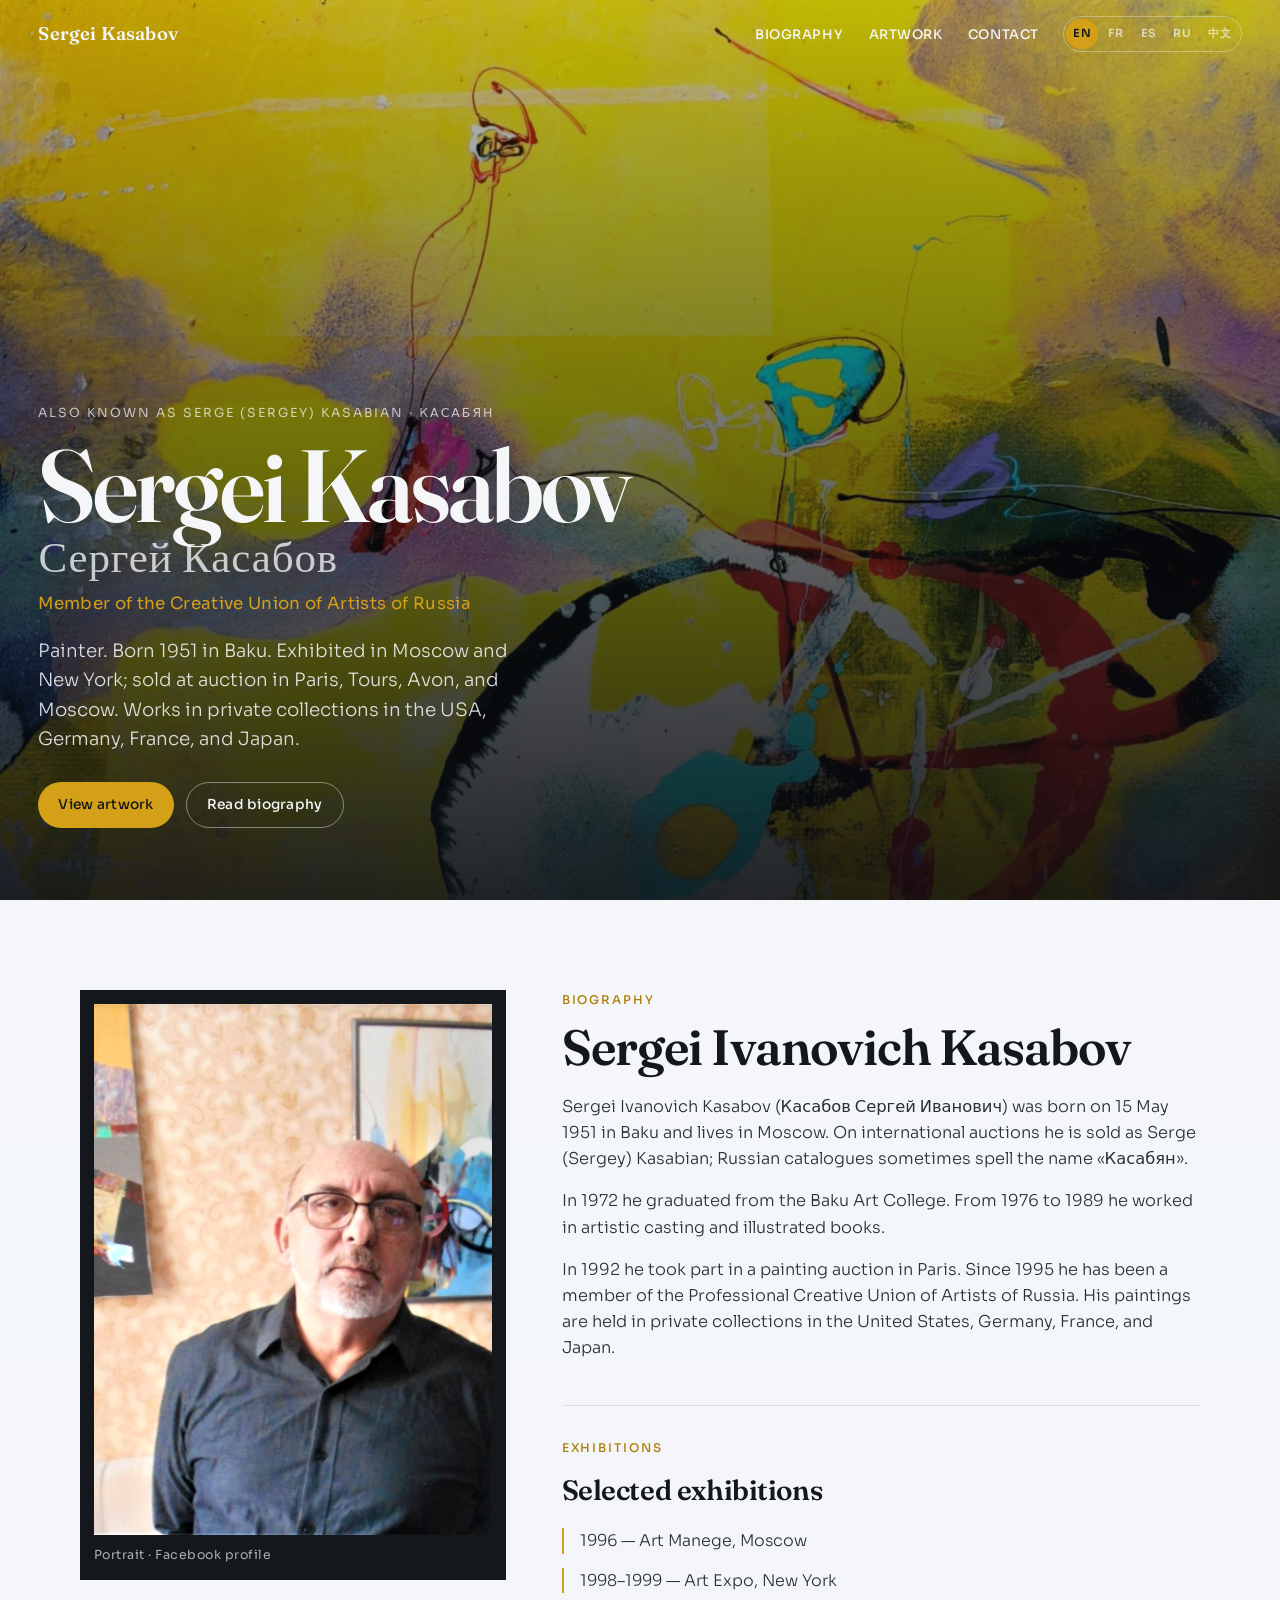
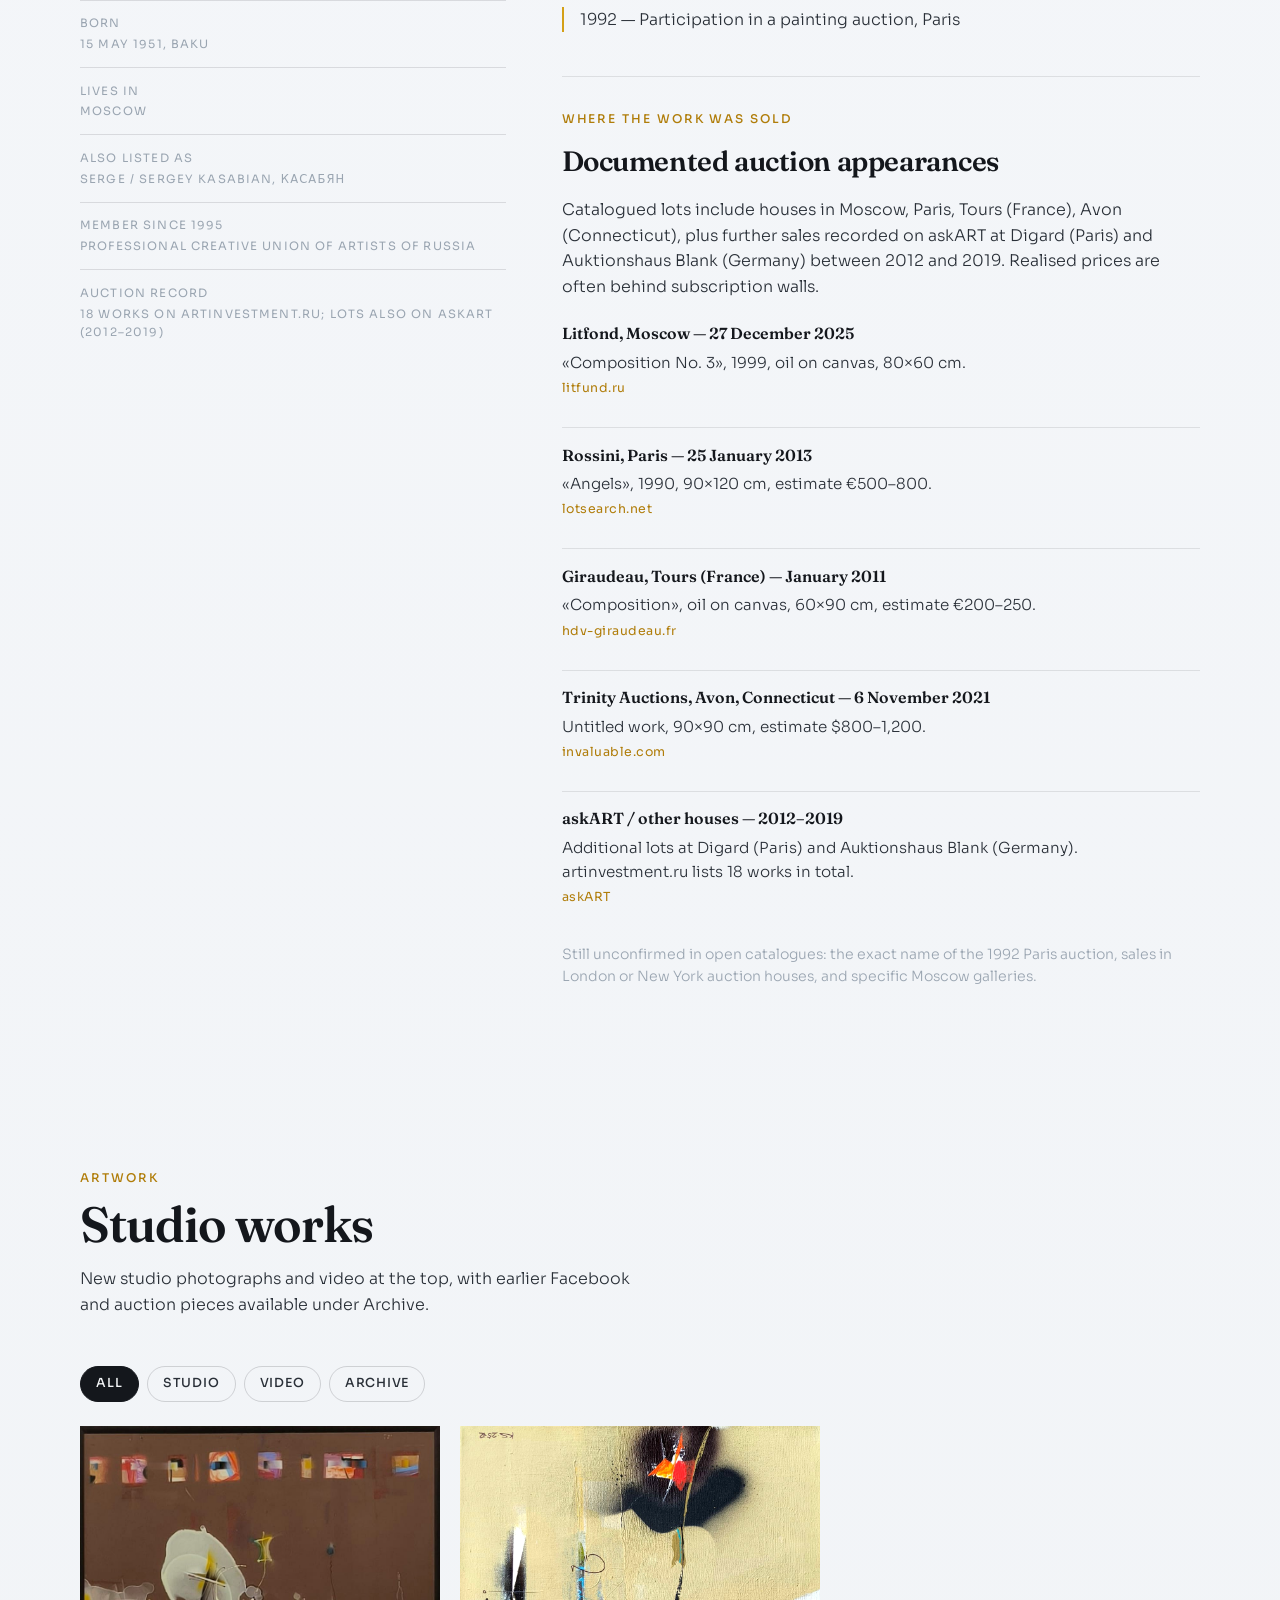
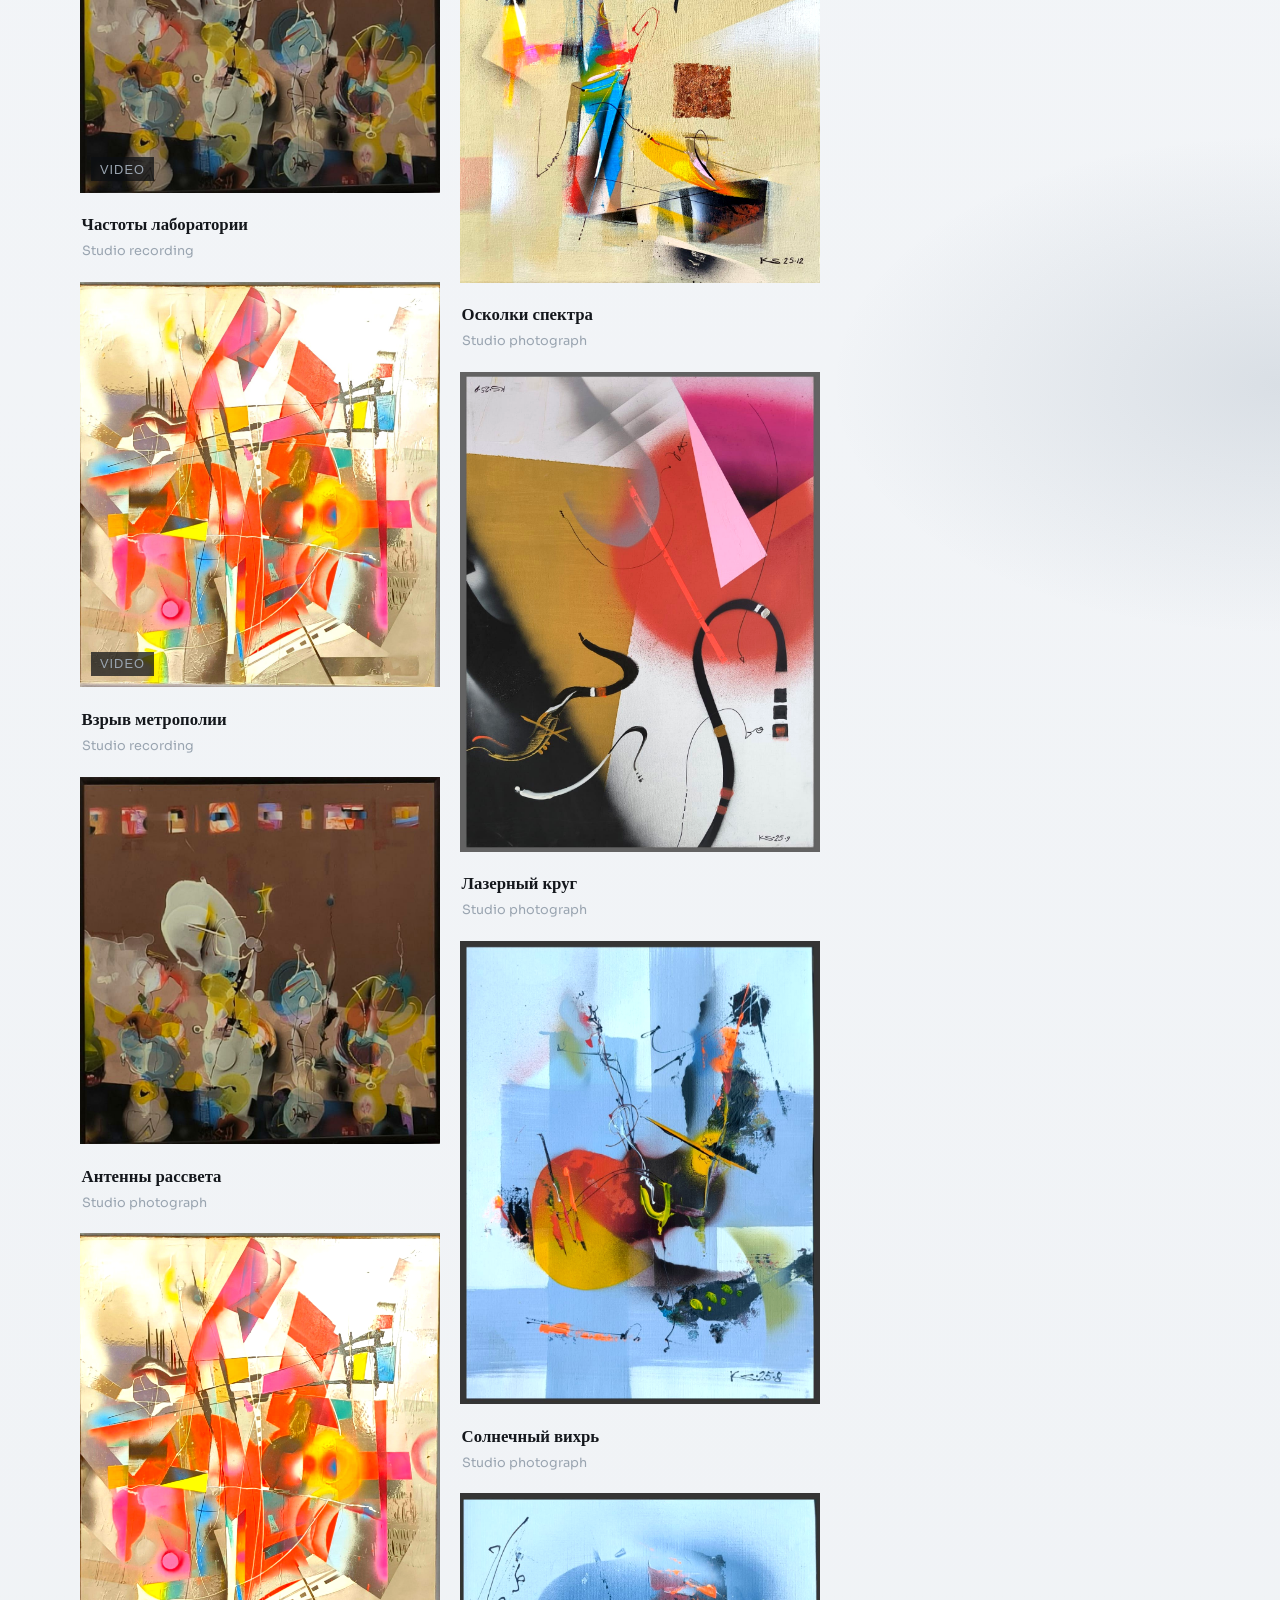
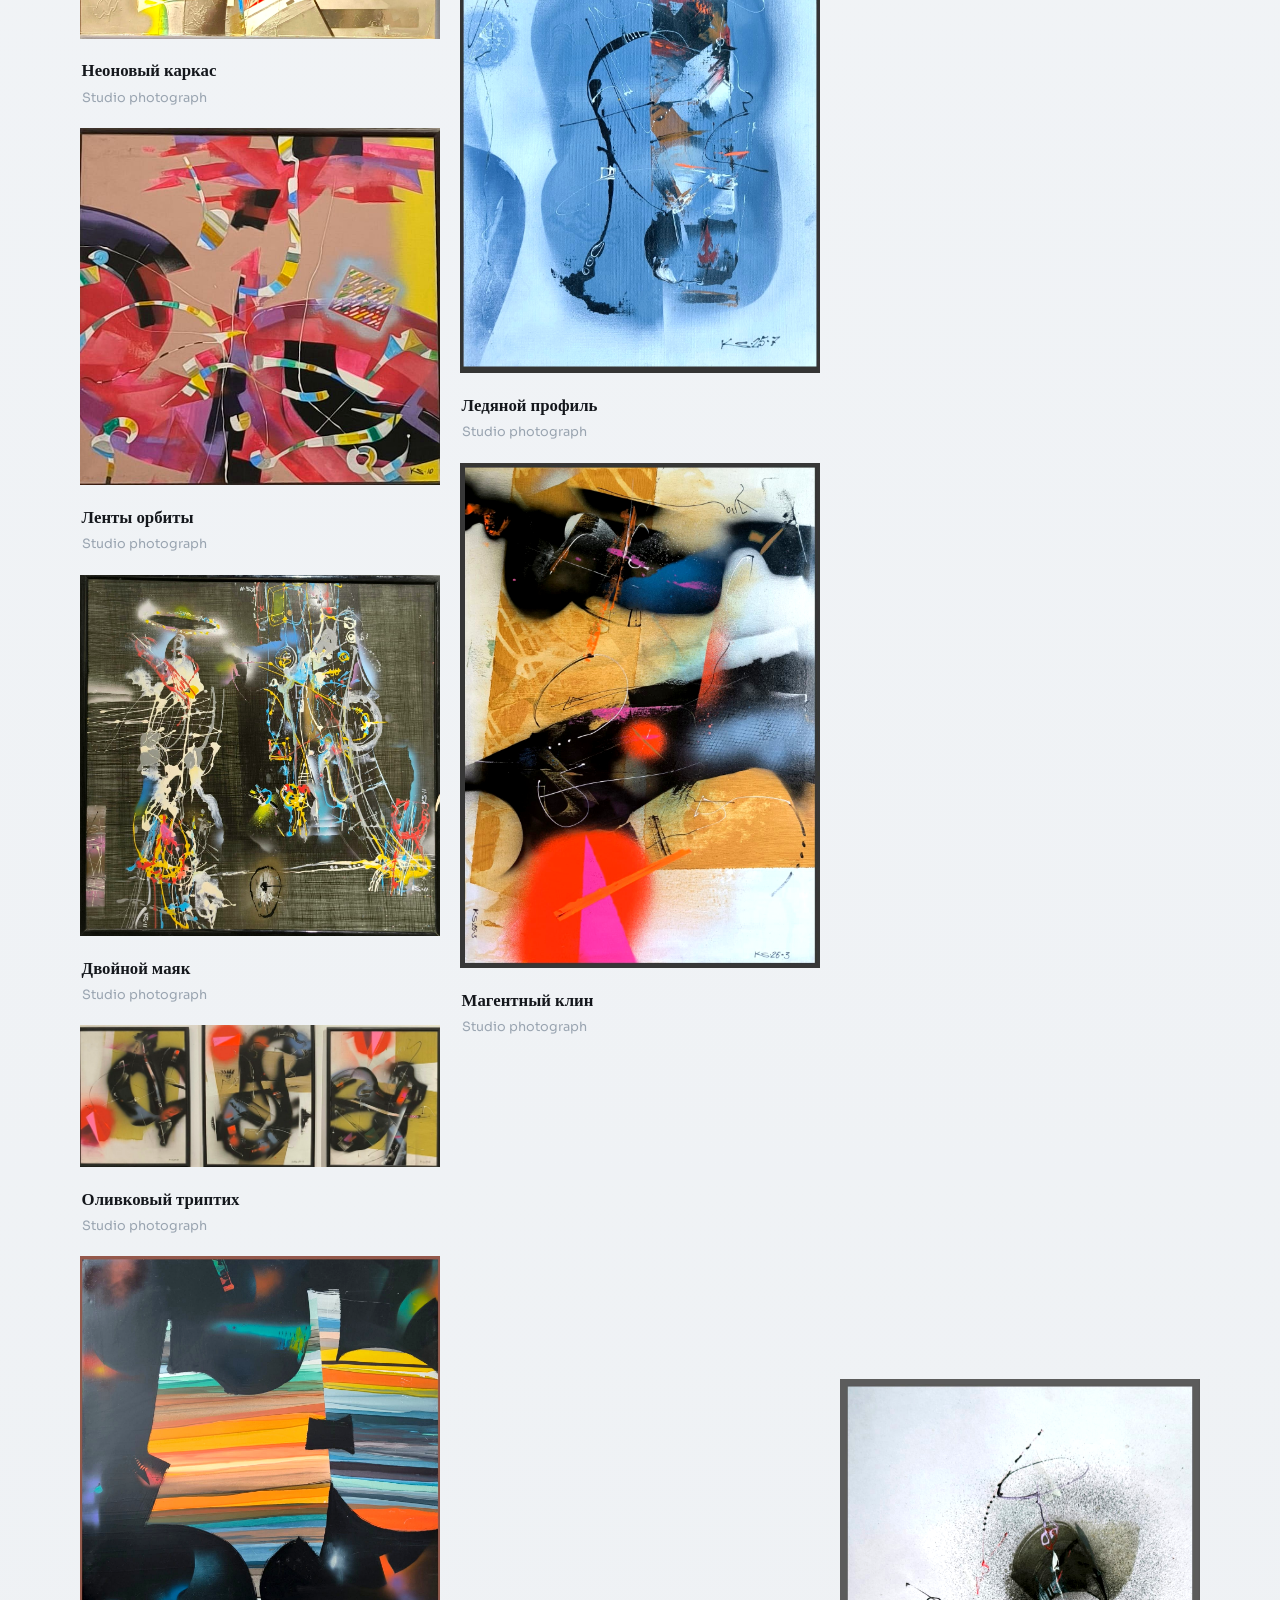
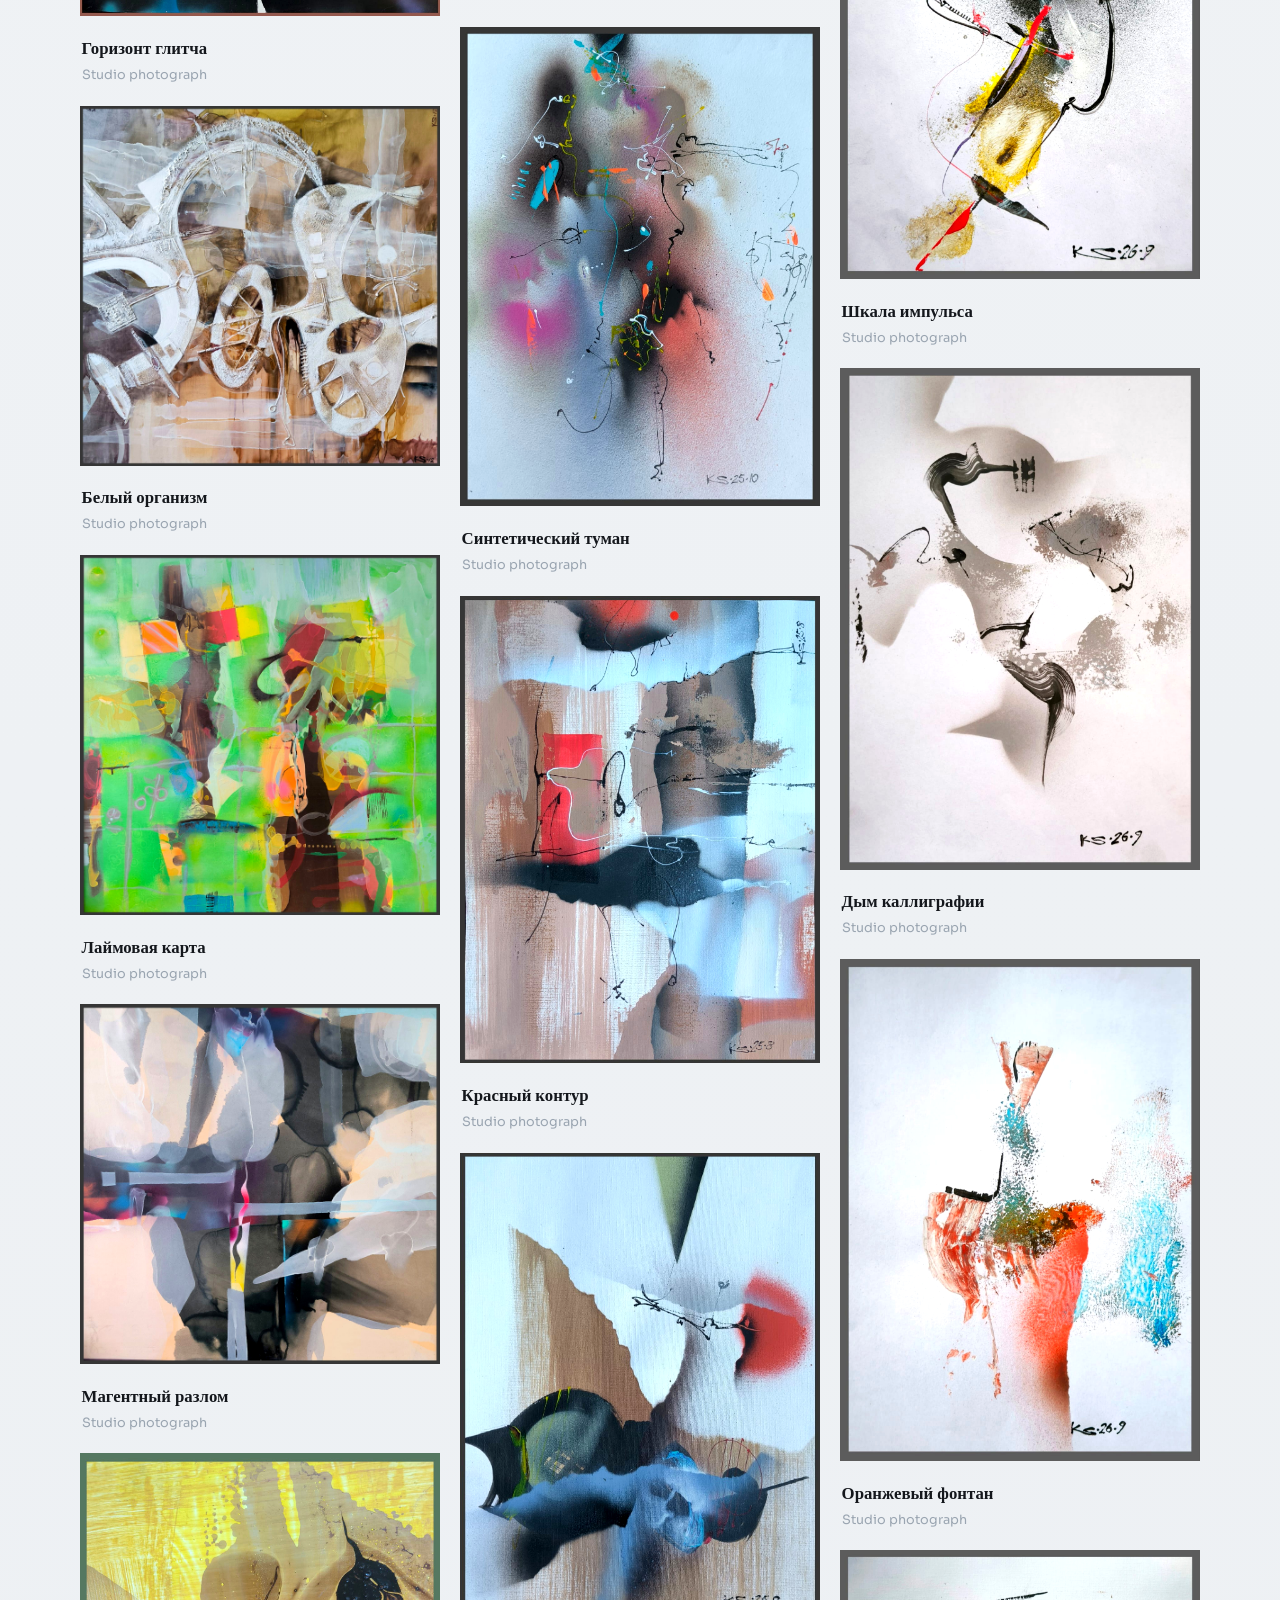
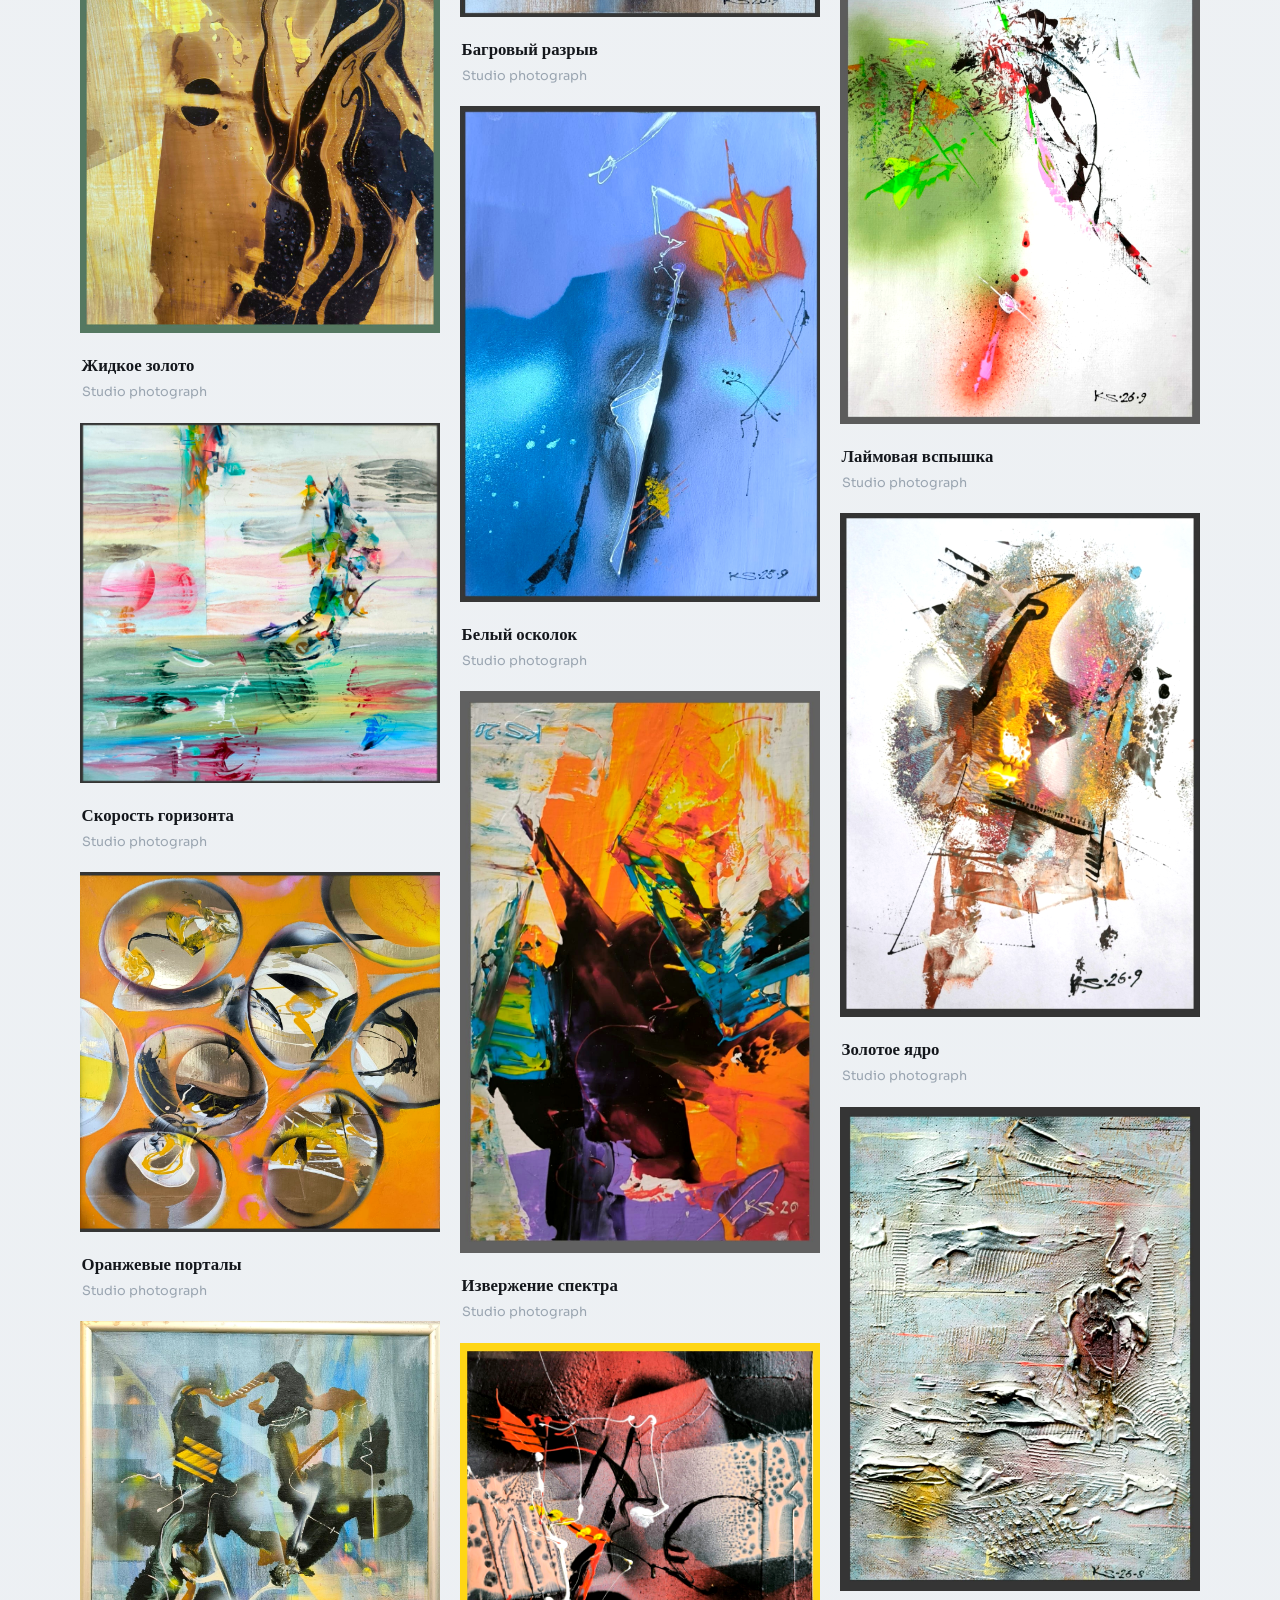
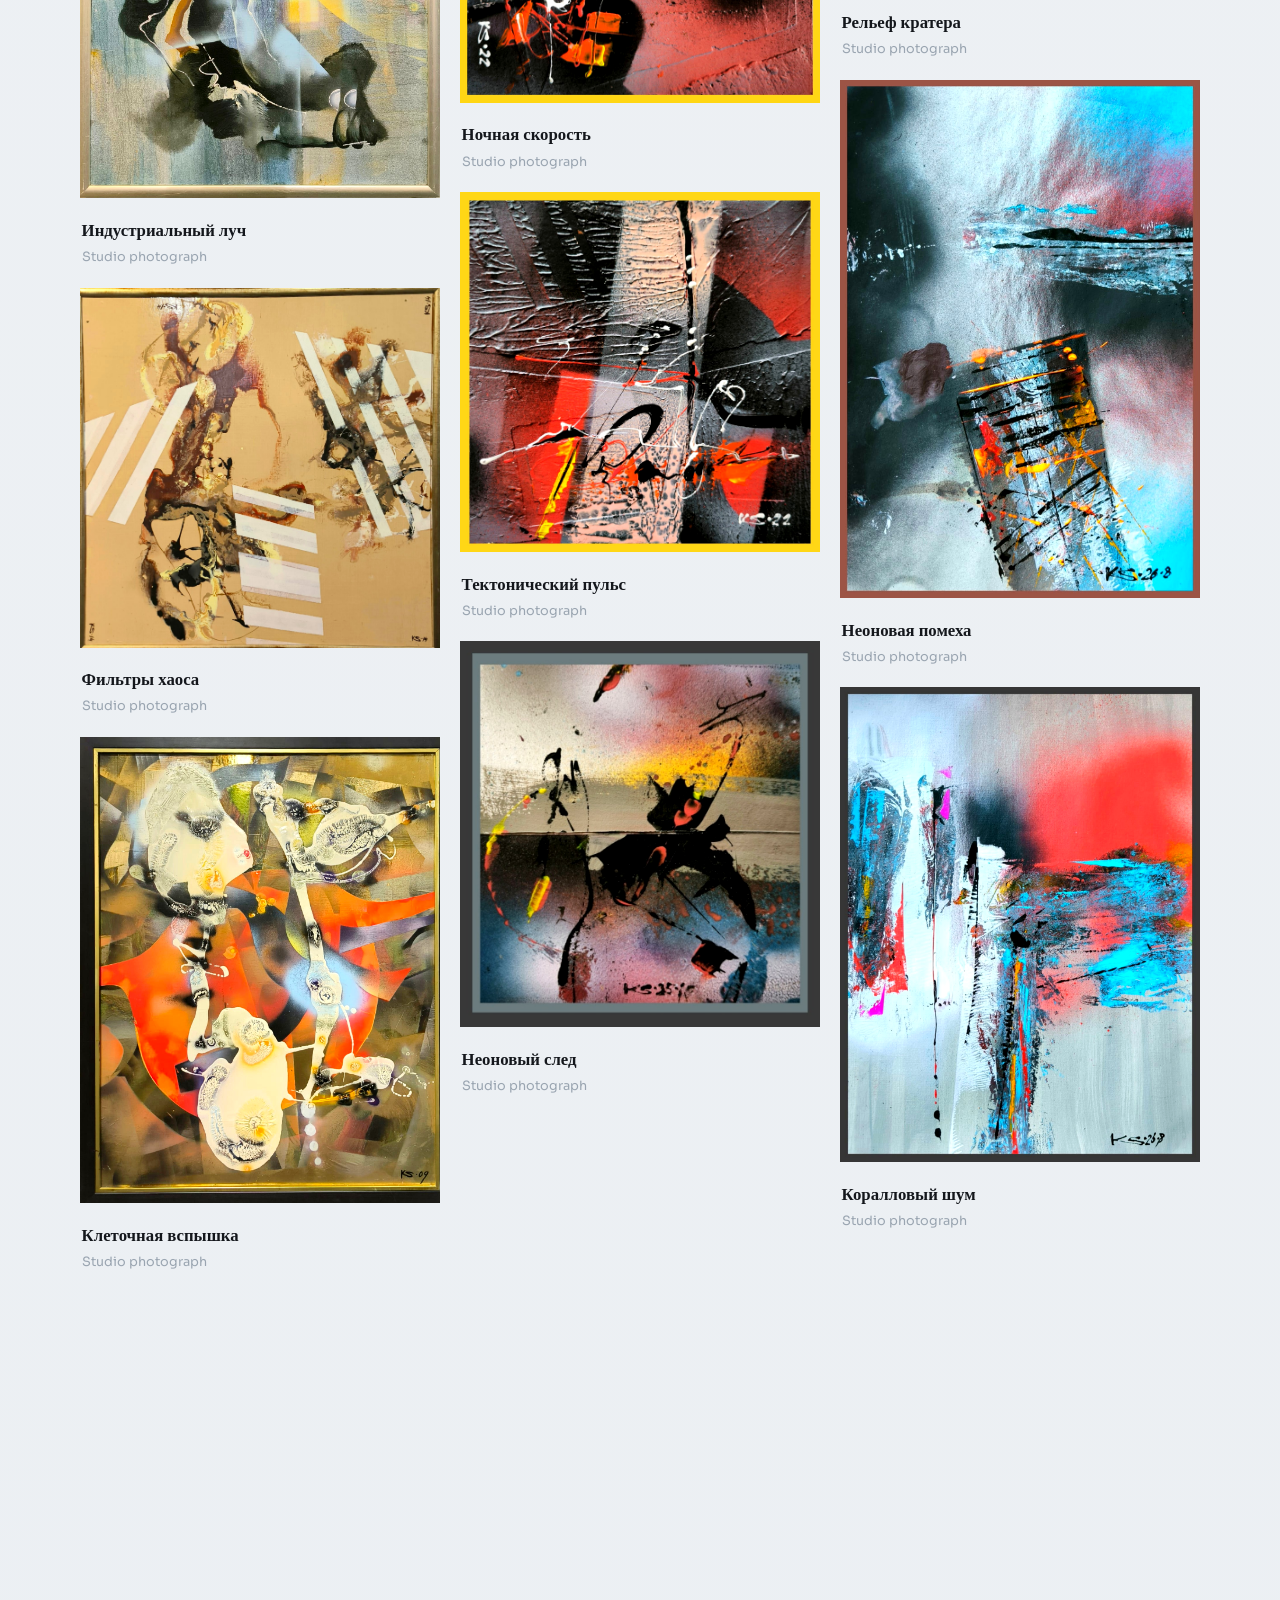
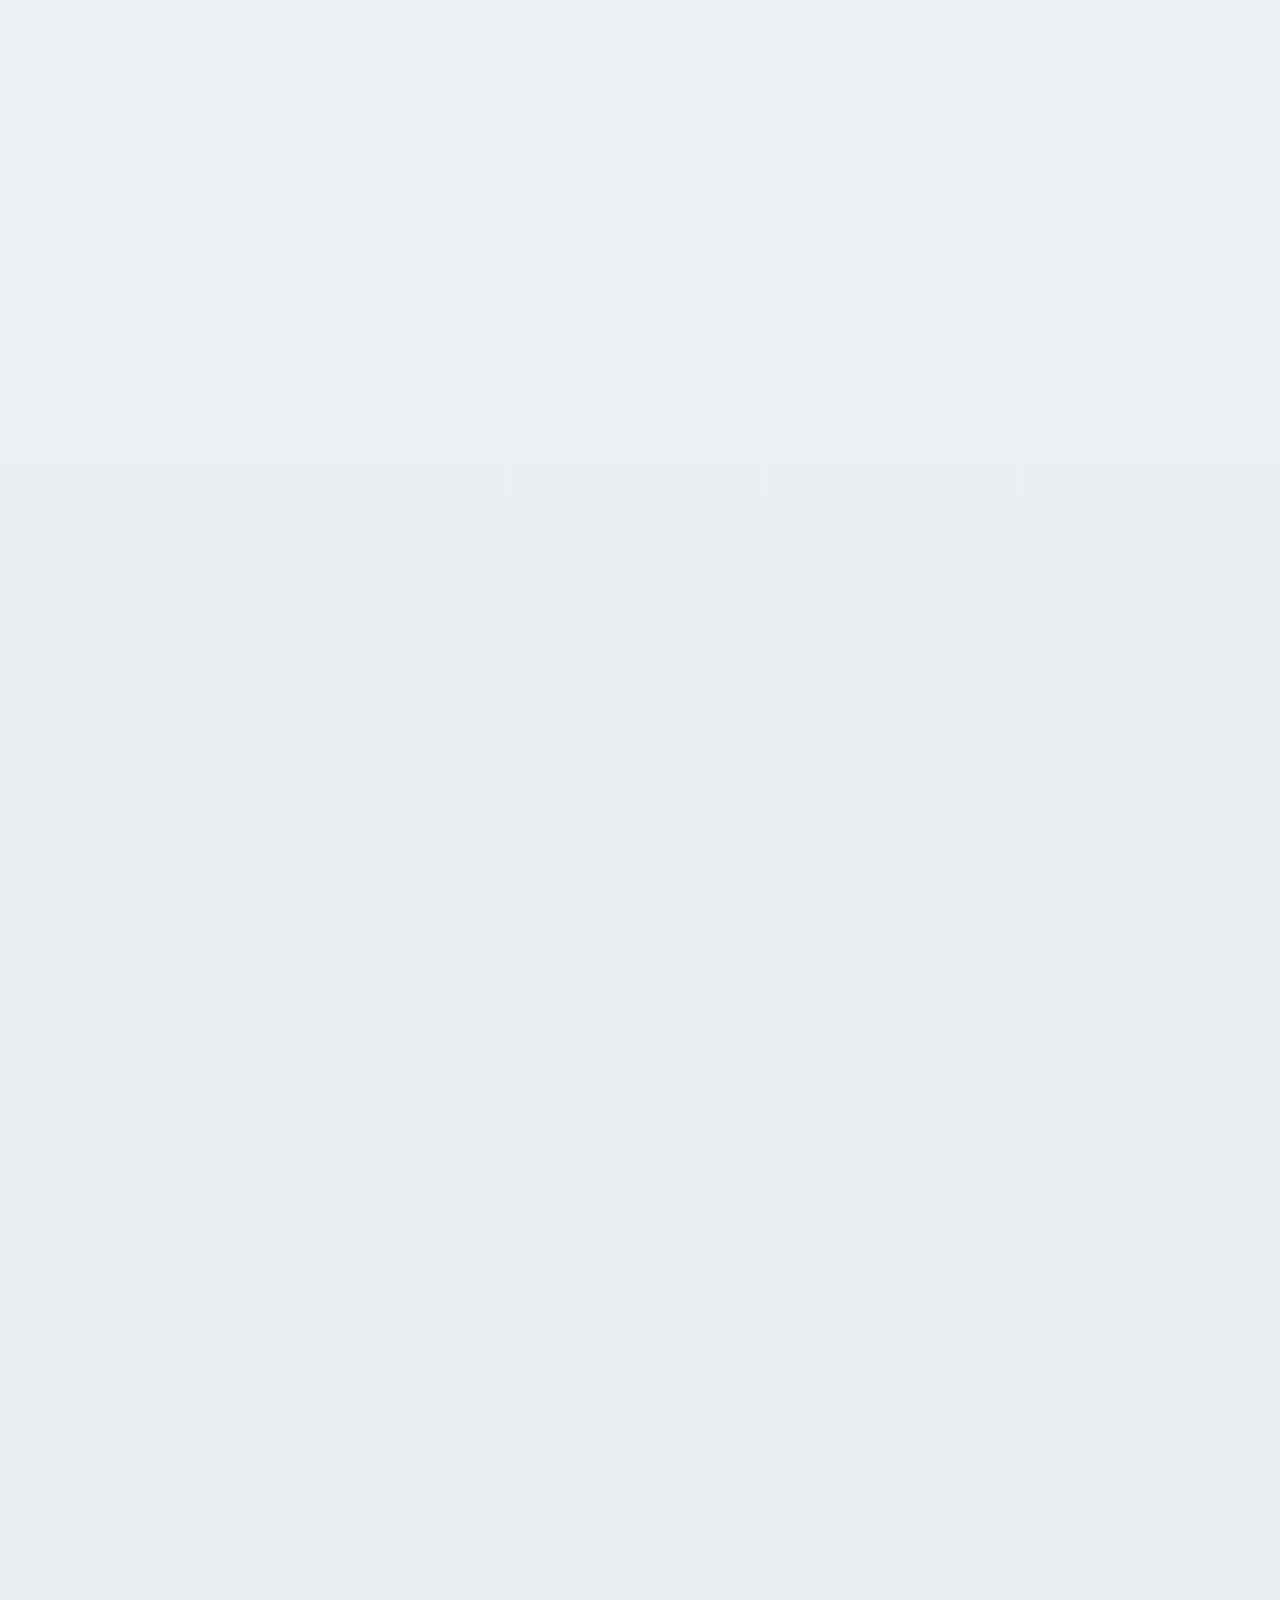
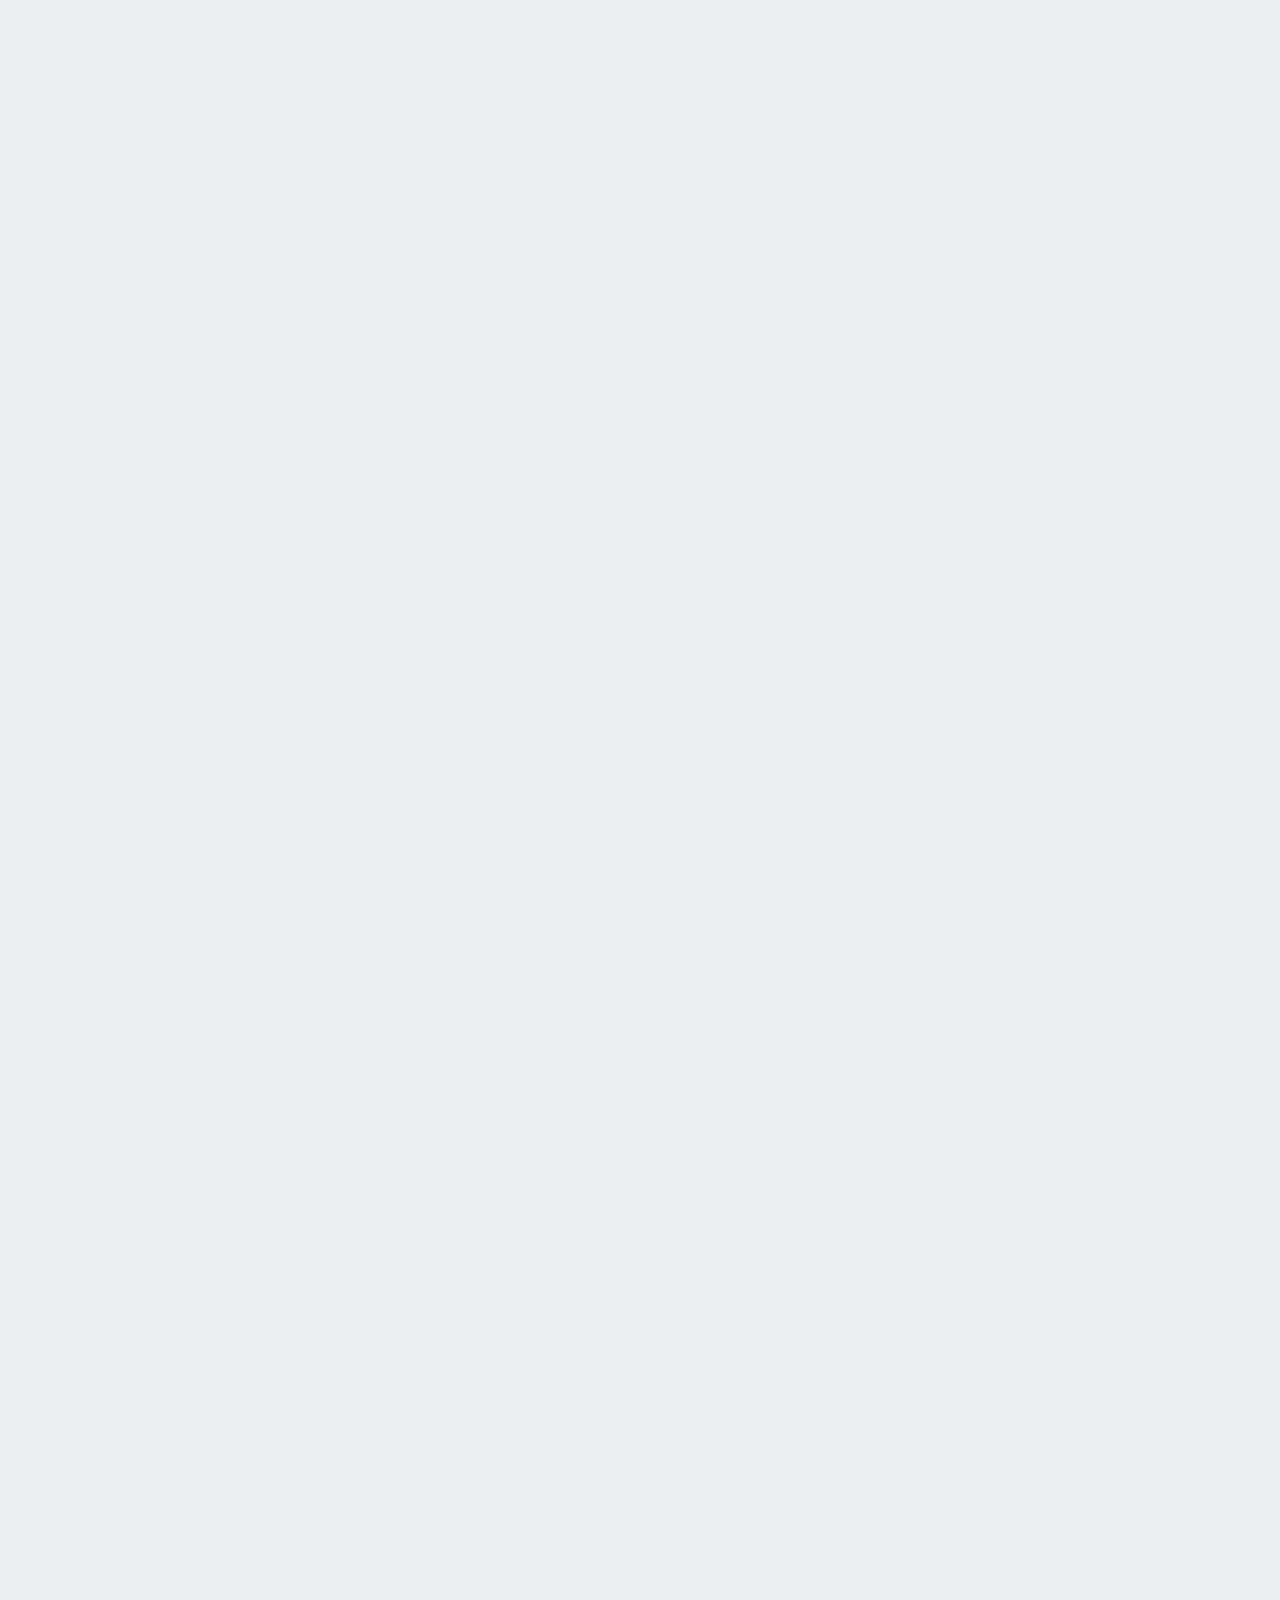
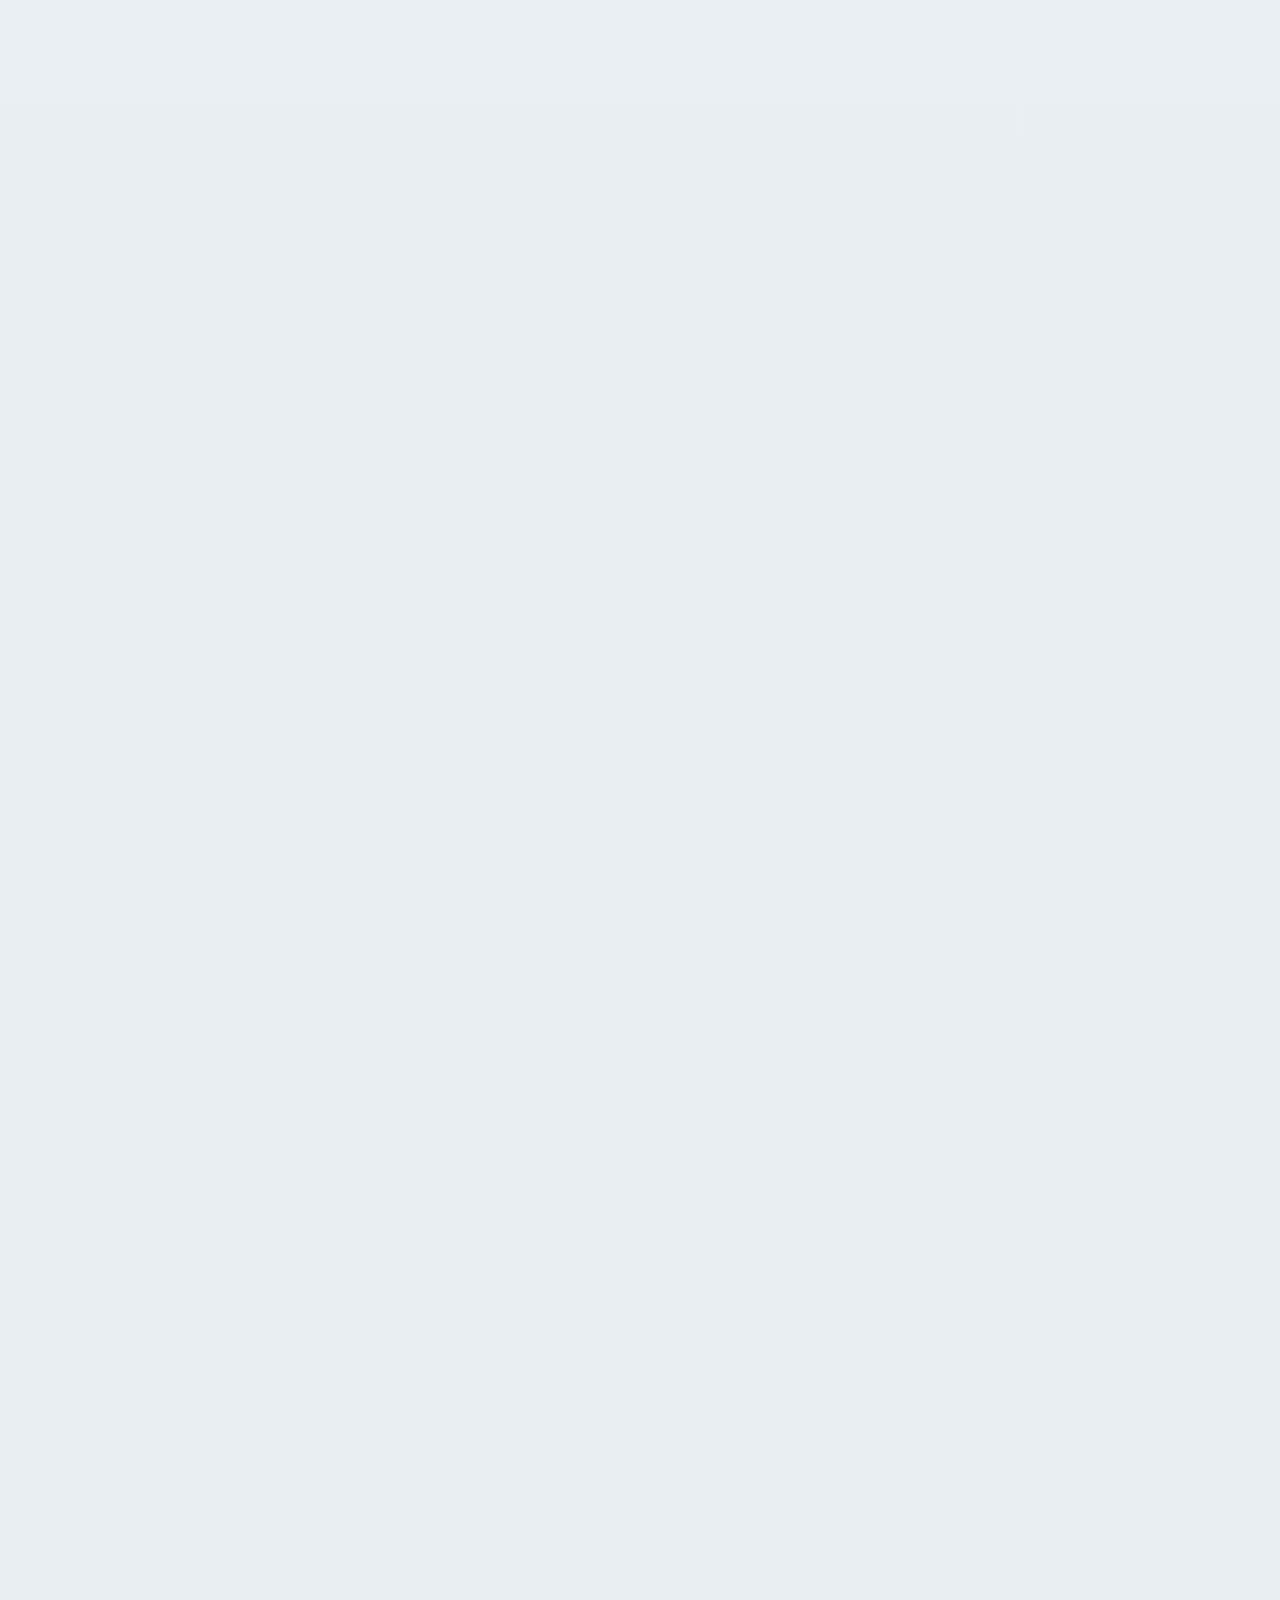
==== commit 59729dd2: "Name studio works in Russian and refresh the breathing hero. Give each studio piece a unique Russian" ====
--- a/index.html
+++ b/index.html
@@ -41,8 +41,8 @@
       <section class="hero" aria-label="Introduction">
         <div class="hero__media" aria-hidden="true">
           <img
-            src="assets/studio/studio-001.jpg"
-            alt=""
+            src="assets/studio/studio-057.jpg"
+            alt="Солнечный глаз"
             class="hero__img"
             data-hero-img
           />
--- a/styles.css
+++ b/styles.css
@@ -595,13 +595,13 @@
 .gallery__open img {
   width: 100%;
   transition: transform 0.7s var(--ease), filter 0.7s var(--ease);
-  filter: saturate(1.02);
+  filter: saturate(1.06) contrast(1.03);
 }
 
 .gallery__open:hover img,
 .gallery__open:focus-visible img {
   transform: scale(1.04);
-  filter: saturate(1.12) contrast(1.04);
+  filter: saturate(1.14) contrast(1.06);
 }
 
 .gallery__item figcaption {
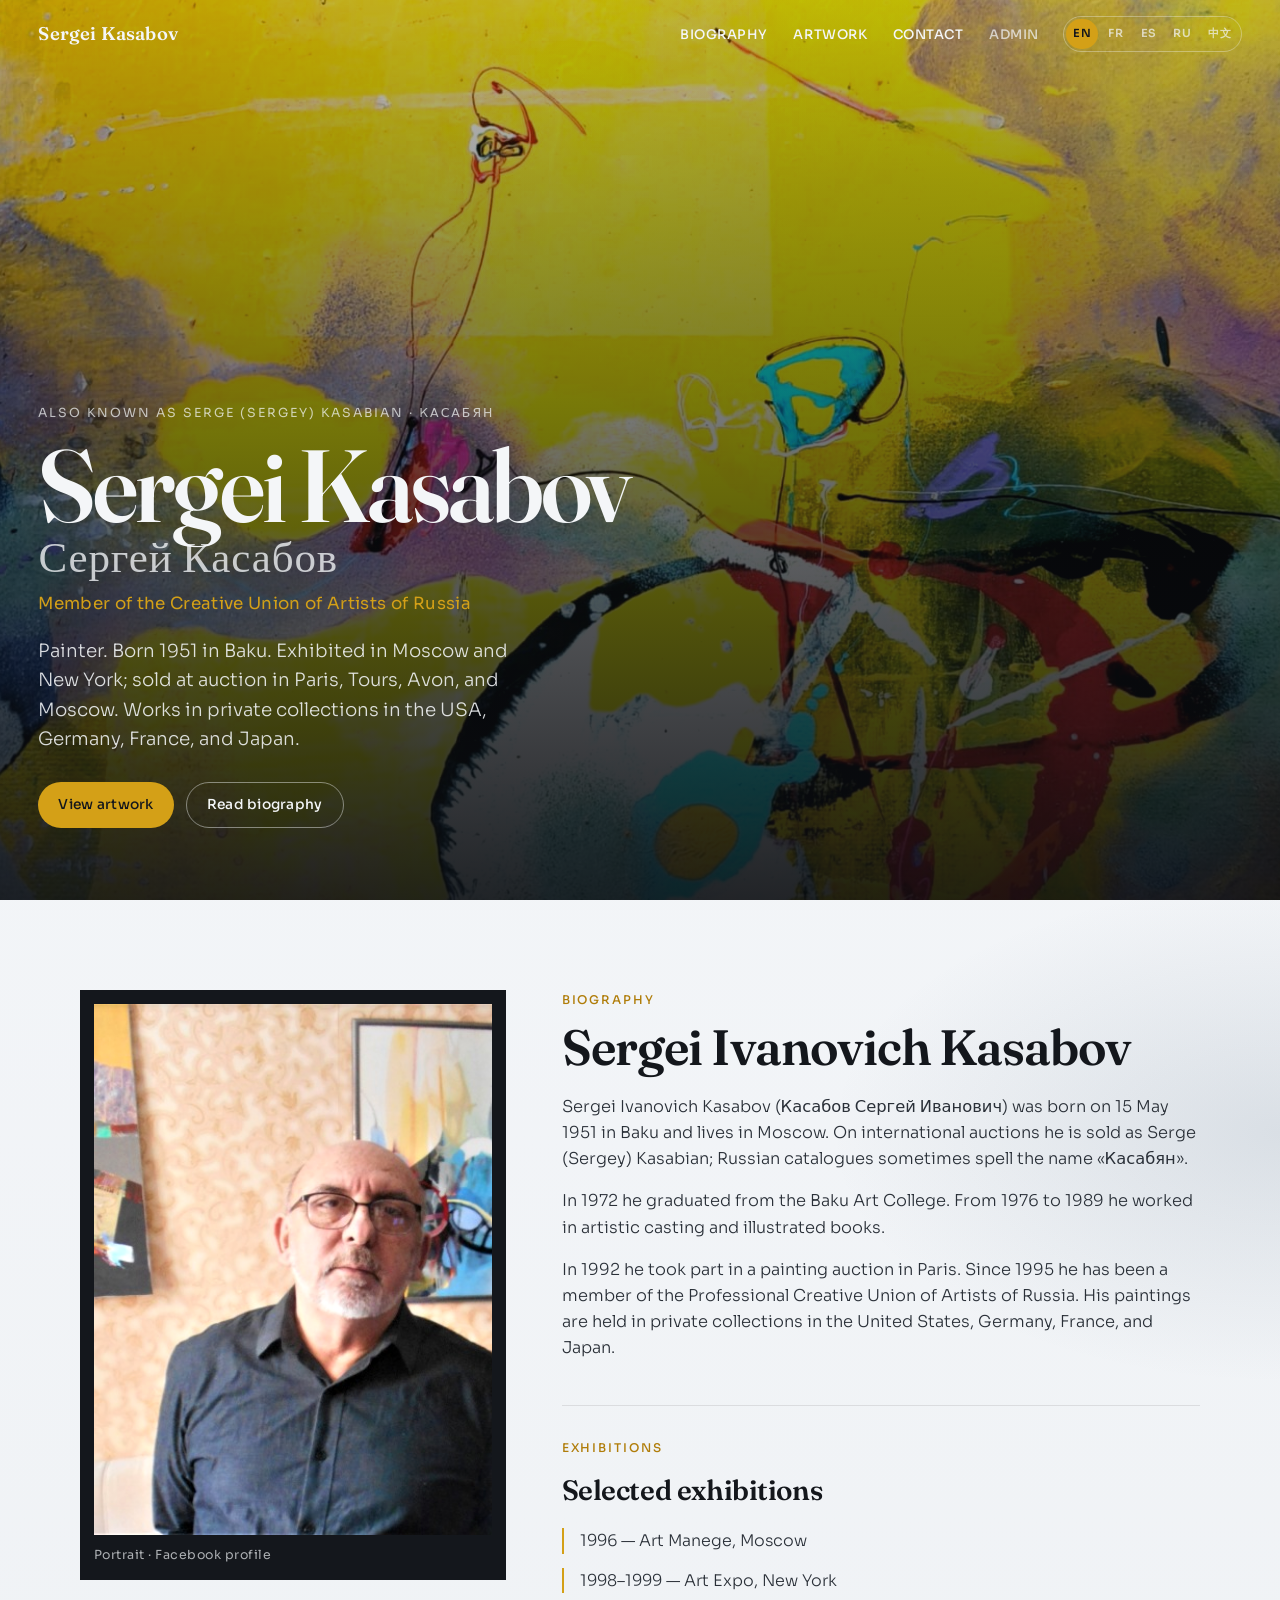
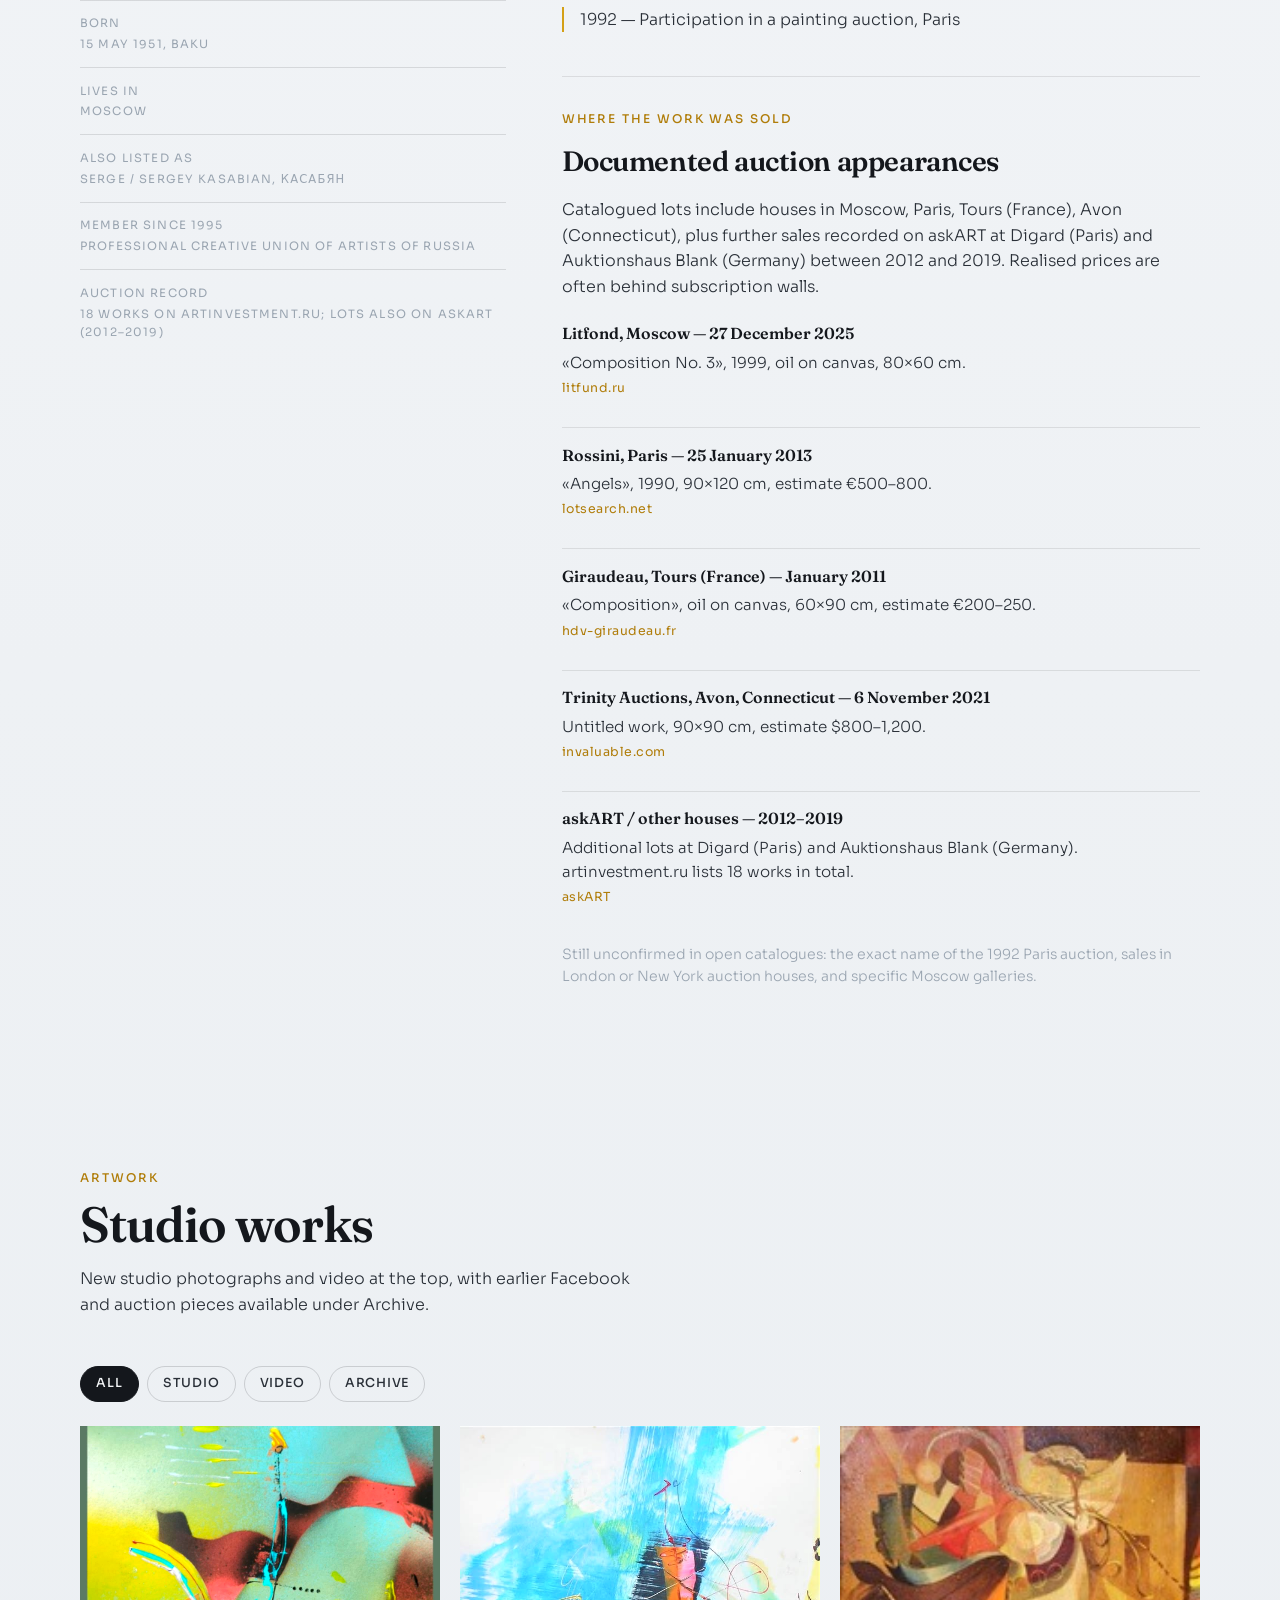
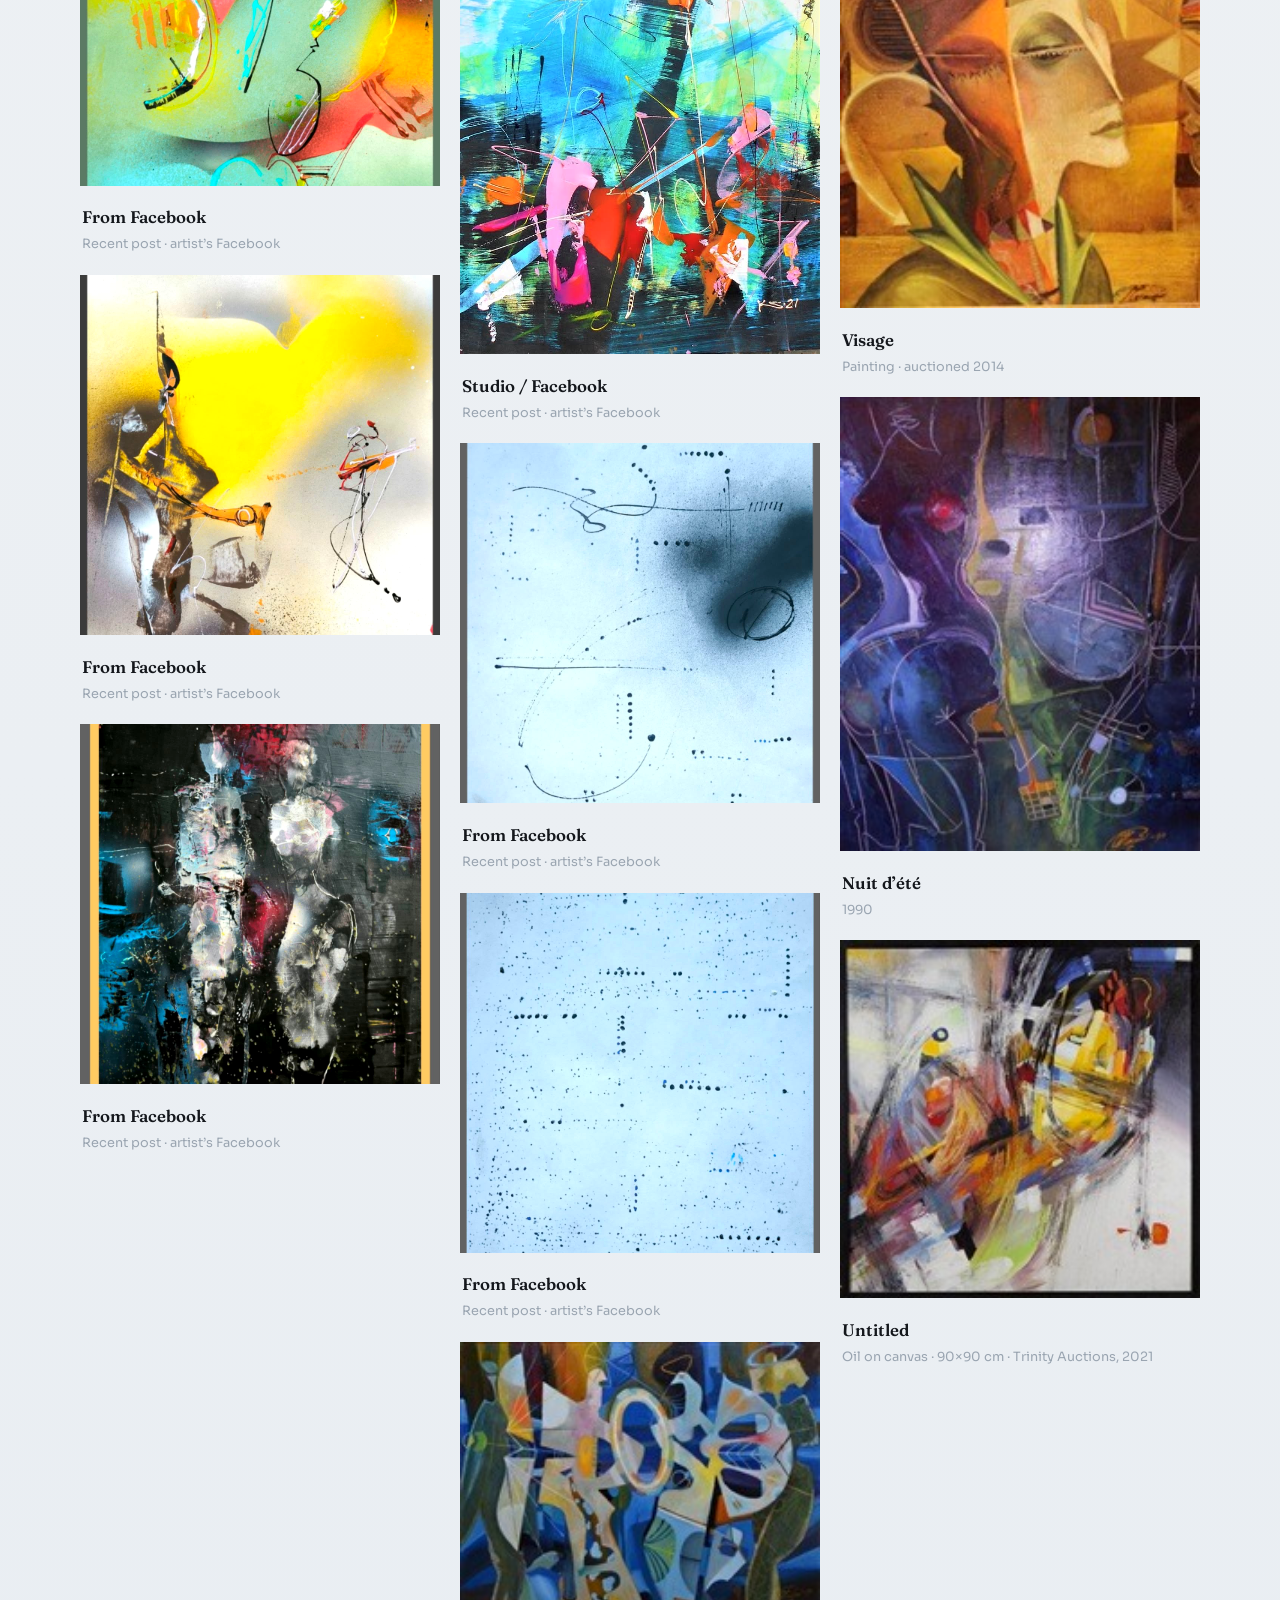
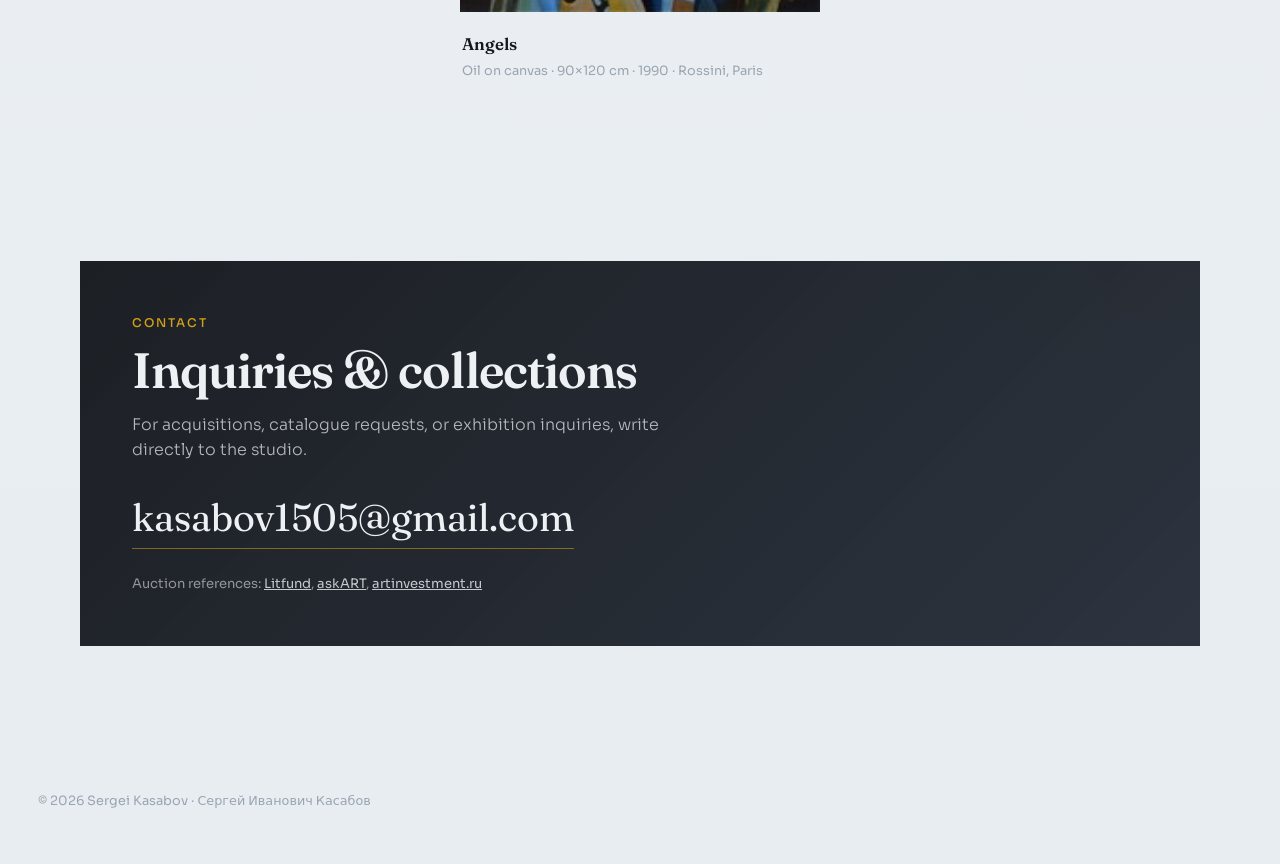
==== commit 472c66bc: "Add Nails-style admin for studio photos and videos. Admin login manages only pictures and videos (up" ====
--- a/index.html
+++ b/index.html
@@ -26,6 +26,7 @@
           <a href="#bio" data-i18n="navBio">Biography</a>
           <a href="#works" data-i18n="navWorks">Artwork</a>
           <a href="#contact" data-i18n="navContact">Contact</a>
+          <a href="admin.html" class="nav-admin" title="Admin">Admin</a>
         </nav>
         <div class="lang" role="group" data-i18n-aria="langLabel" aria-label="Language">
           <button type="button" class="lang__btn" data-lang="en" aria-pressed="true">EN</button>
--- a/styles.css
+++ b/styles.css
@@ -760,3 +760,158 @@
     opacity: 1 !important;
   }
 }
+
+/* �� Admin �� */
+.admin-page {
+  min-height: 100vh;
+}
+
+.admin-header .btn {
+  padding: 0.45rem 0.9rem;
+  font-size: 0.8rem;
+}
+
+.admin-main {
+  padding-top: calc(5rem + var(--space));
+  padding-bottom: var(--space);
+}
+
+.admin-card {
+  background: rgba(255, 255, 255, 0.72);
+  border: 1px solid rgba(20, 23, 28, 0.08);
+  padding: 1.75rem;
+  max-width: 420px;
+}
+
+.admin-lead {
+  color: var(--ink-soft);
+  margin: 0.75rem 0 1.5rem;
+}
+
+.admin-form {
+  display: grid;
+  gap: 1rem;
+}
+
+.admin-form label,
+.admin-upload label {
+  display: grid;
+  gap: 0.4rem;
+  font-size: 0.8rem;
+  letter-spacing: 0.04em;
+  color: var(--ink-soft);
+}
+
+.admin-form input,
+.admin-upload input[type="text"] {
+  width: 100%;
+  padding: 0.75rem 0.9rem;
+  border: 1px solid rgba(20, 23, 28, 0.14);
+  background: #fff;
+  color: var(--ink);
+  font: inherit;
+}
+
+.admin-file input[type="file"] {
+  font: inherit;
+  color: var(--ink);
+}
+
+.admin-error {
+  color: #9b2c2c;
+  font-size: 0.9rem;
+}
+
+.admin-ok {
+  color: #2f6b4f;
+  font-size: 0.9rem;
+}
+
+.admin-dashboard .section-head {
+  margin-bottom: 2rem;
+  max-width: 40rem;
+}
+
+.admin-panels {
+  display: grid;
+  gap: 2rem;
+}
+
+.admin-dashboard .admin-upload {
+  max-width: none;
+}
+
+.admin-dashboard .admin-upload h2 {
+  font-family: var(--font-display);
+  font-size: 1.6rem;
+  font-weight: 600;
+  margin: 0 0 1rem;
+}
+
+.admin-grid {
+  display: grid;
+  grid-template-columns: repeat(auto-fill, minmax(220px, 1fr));
+  gap: 1.25rem;
+  margin-top: 1.5rem;
+}
+
+.admin-item {
+  background: #fff;
+  border: 1px solid rgba(20, 23, 28, 0.08);
+  overflow: hidden;
+}
+
+.admin-item img,
+.admin-item video {
+  width: 100%;
+  aspect-ratio: 1 / 1;
+  object-fit: cover;
+  display: block;
+  background: #0c0e12;
+}
+
+.admin-item-meta {
+  display: grid;
+  gap: 0.35rem;
+  padding: 0.9rem 1rem 1.1rem;
+}
+
+.admin-item-meta span {
+  font-size: 0.75rem;
+  color: var(--mist);
+  word-break: break-all;
+}
+
+.admin-empty {
+  color: var(--mist);
+  margin: 1rem 0 0;
+}
+
+.admin-delete {
+  justify-self: start;
+  margin-top: 0.5rem;
+  appearance: none;
+  border: 1px solid #9b2c2c;
+  background: #9b2c2c;
+  color: #fff;
+  padding: 0.55rem 1rem;
+  font: inherit;
+  font-size: 0.8rem;
+  cursor: pointer;
+}
+
+.admin-delete:hover {
+  background: var(--ink);
+  border-color: var(--ink);
+}
+
+.nav-admin {
+  opacity: 0.72;
+}
+
+@media (min-width: 900px) {
+  .admin-panels {
+    grid-template-columns: 1fr 1fr;
+    align-items: start;
+  }
+}
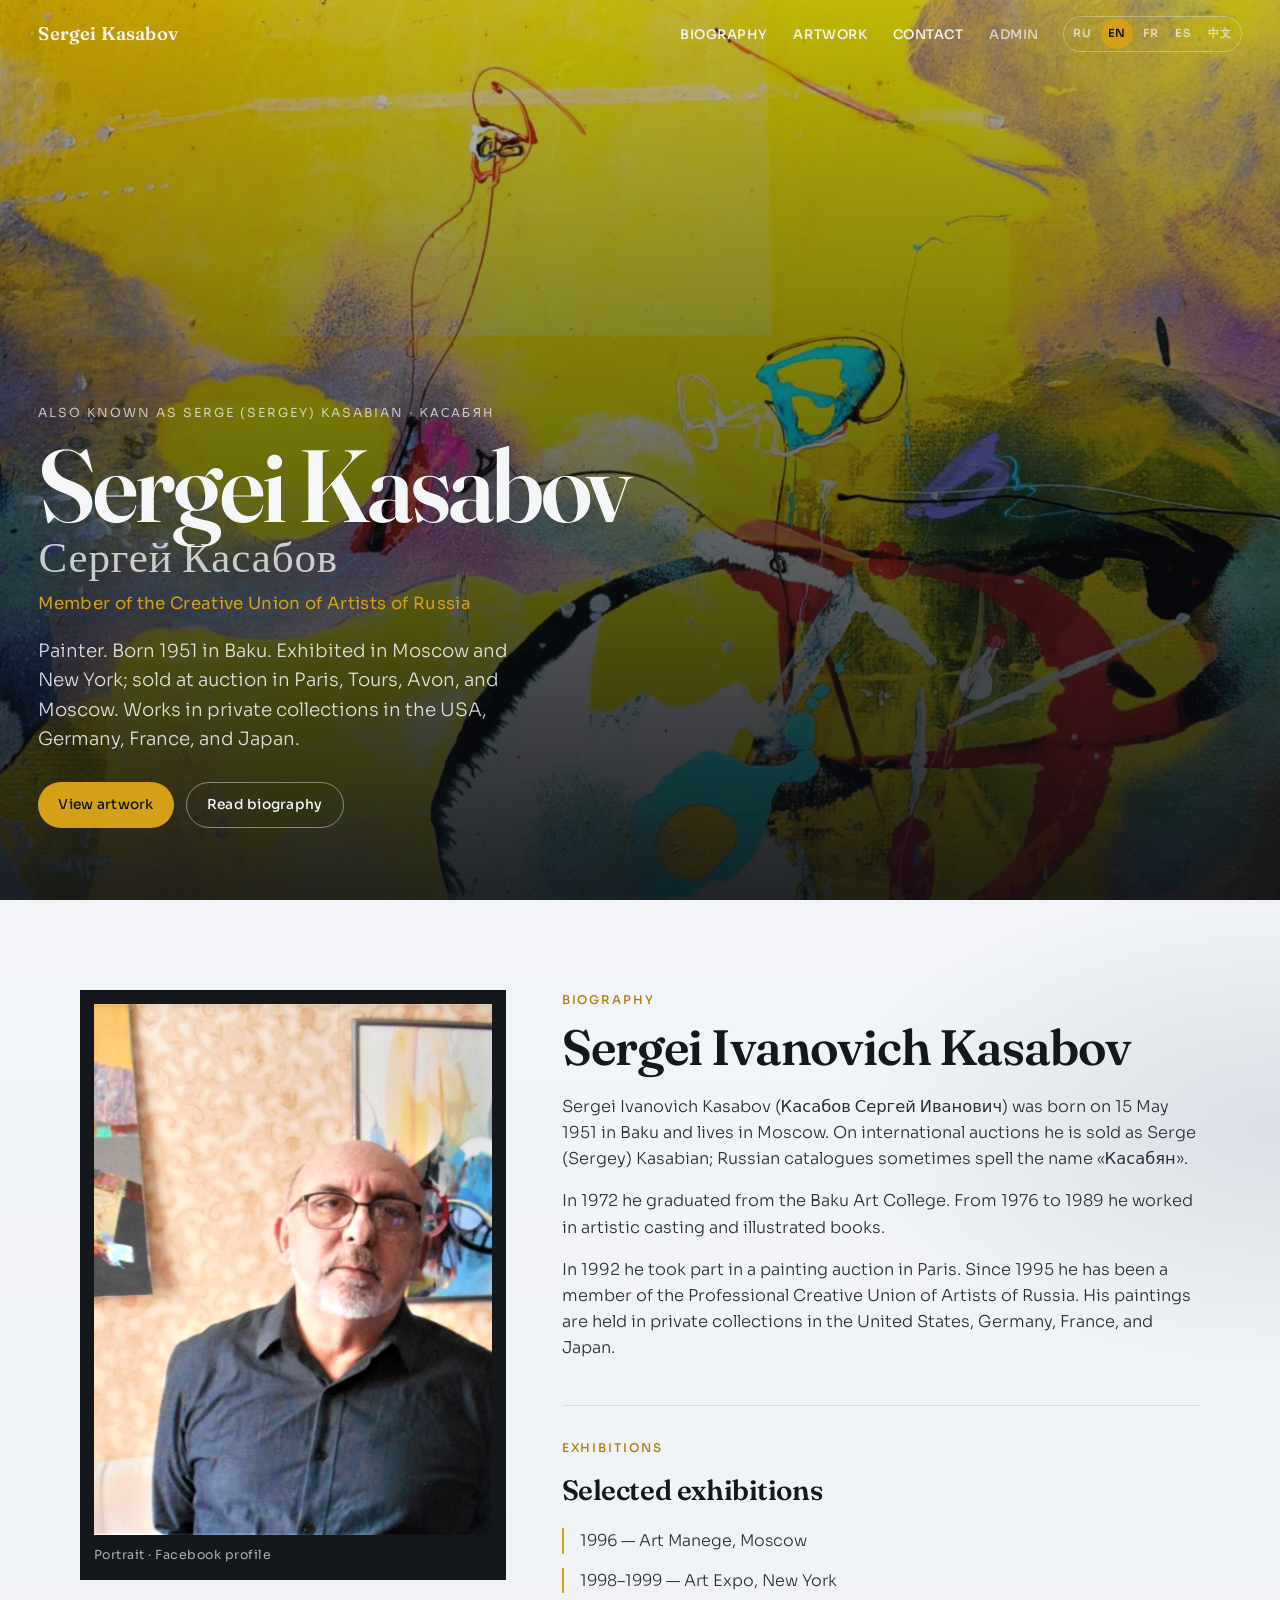
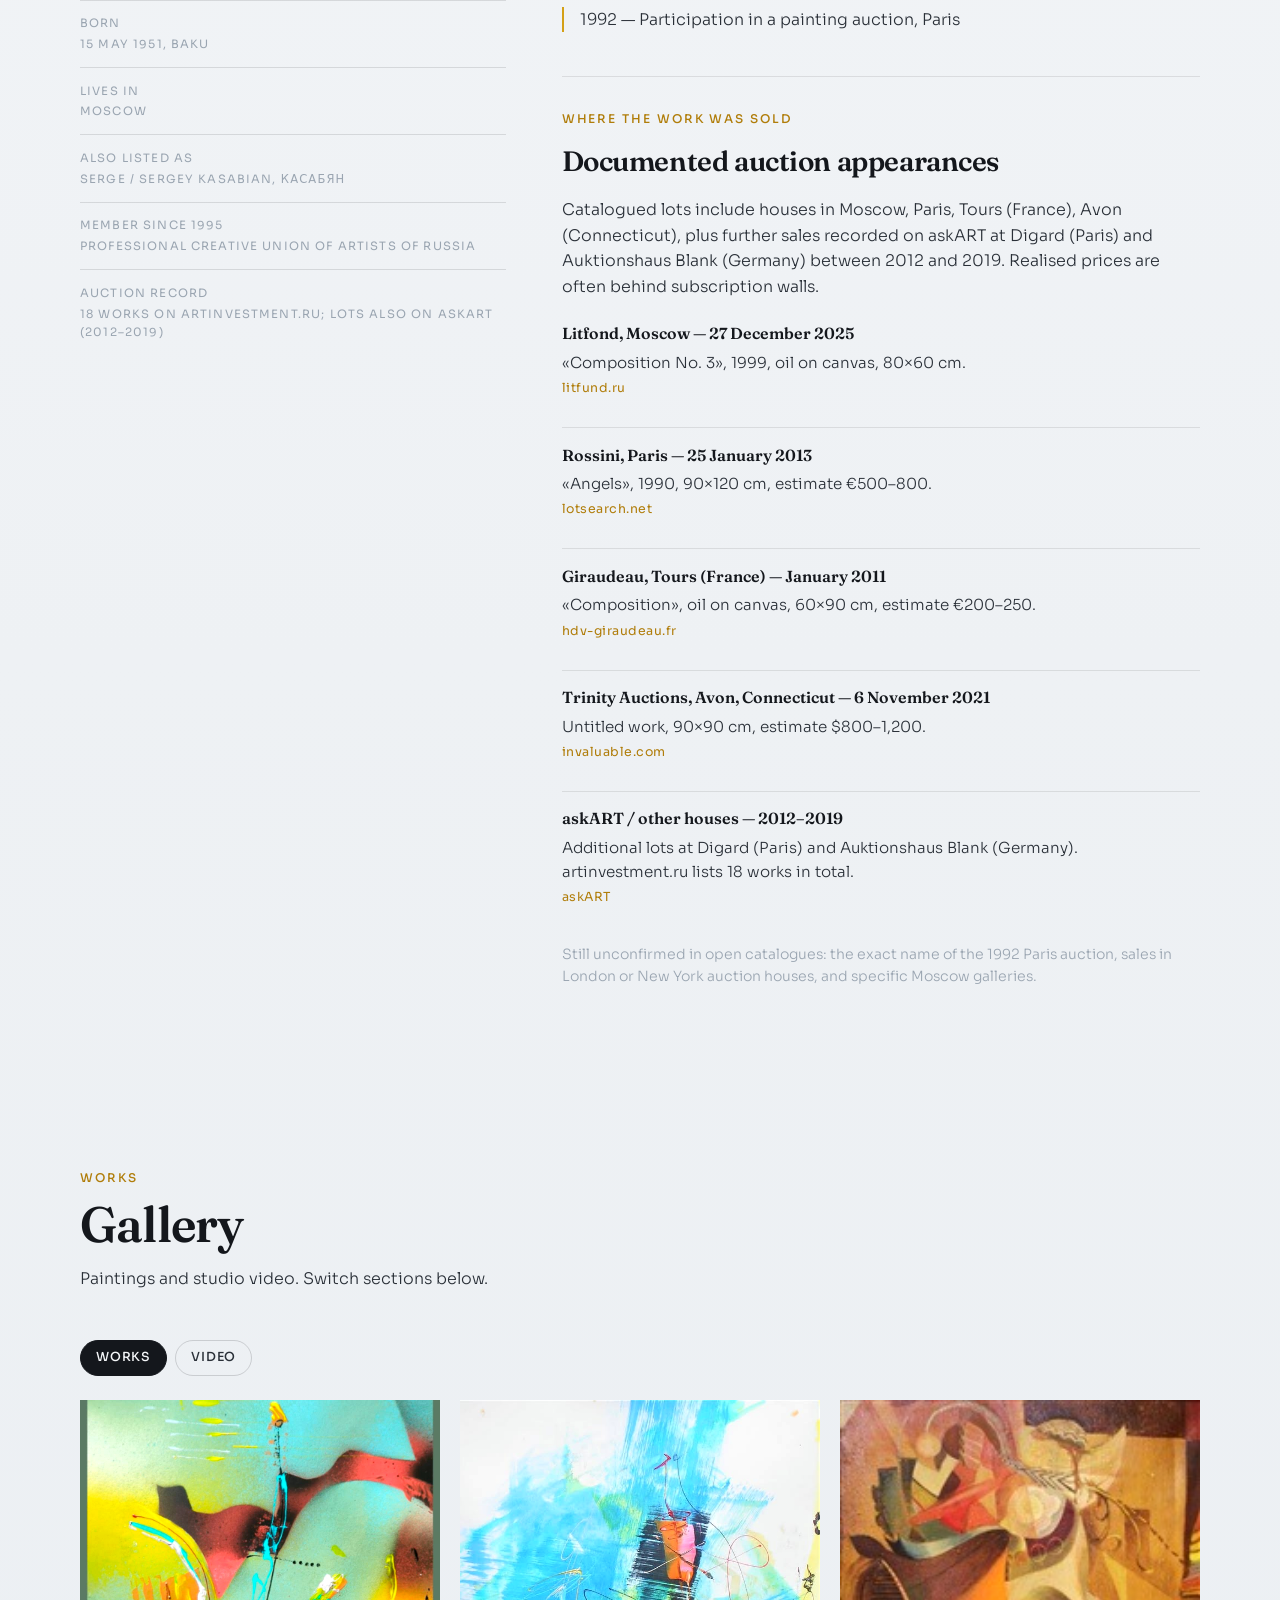
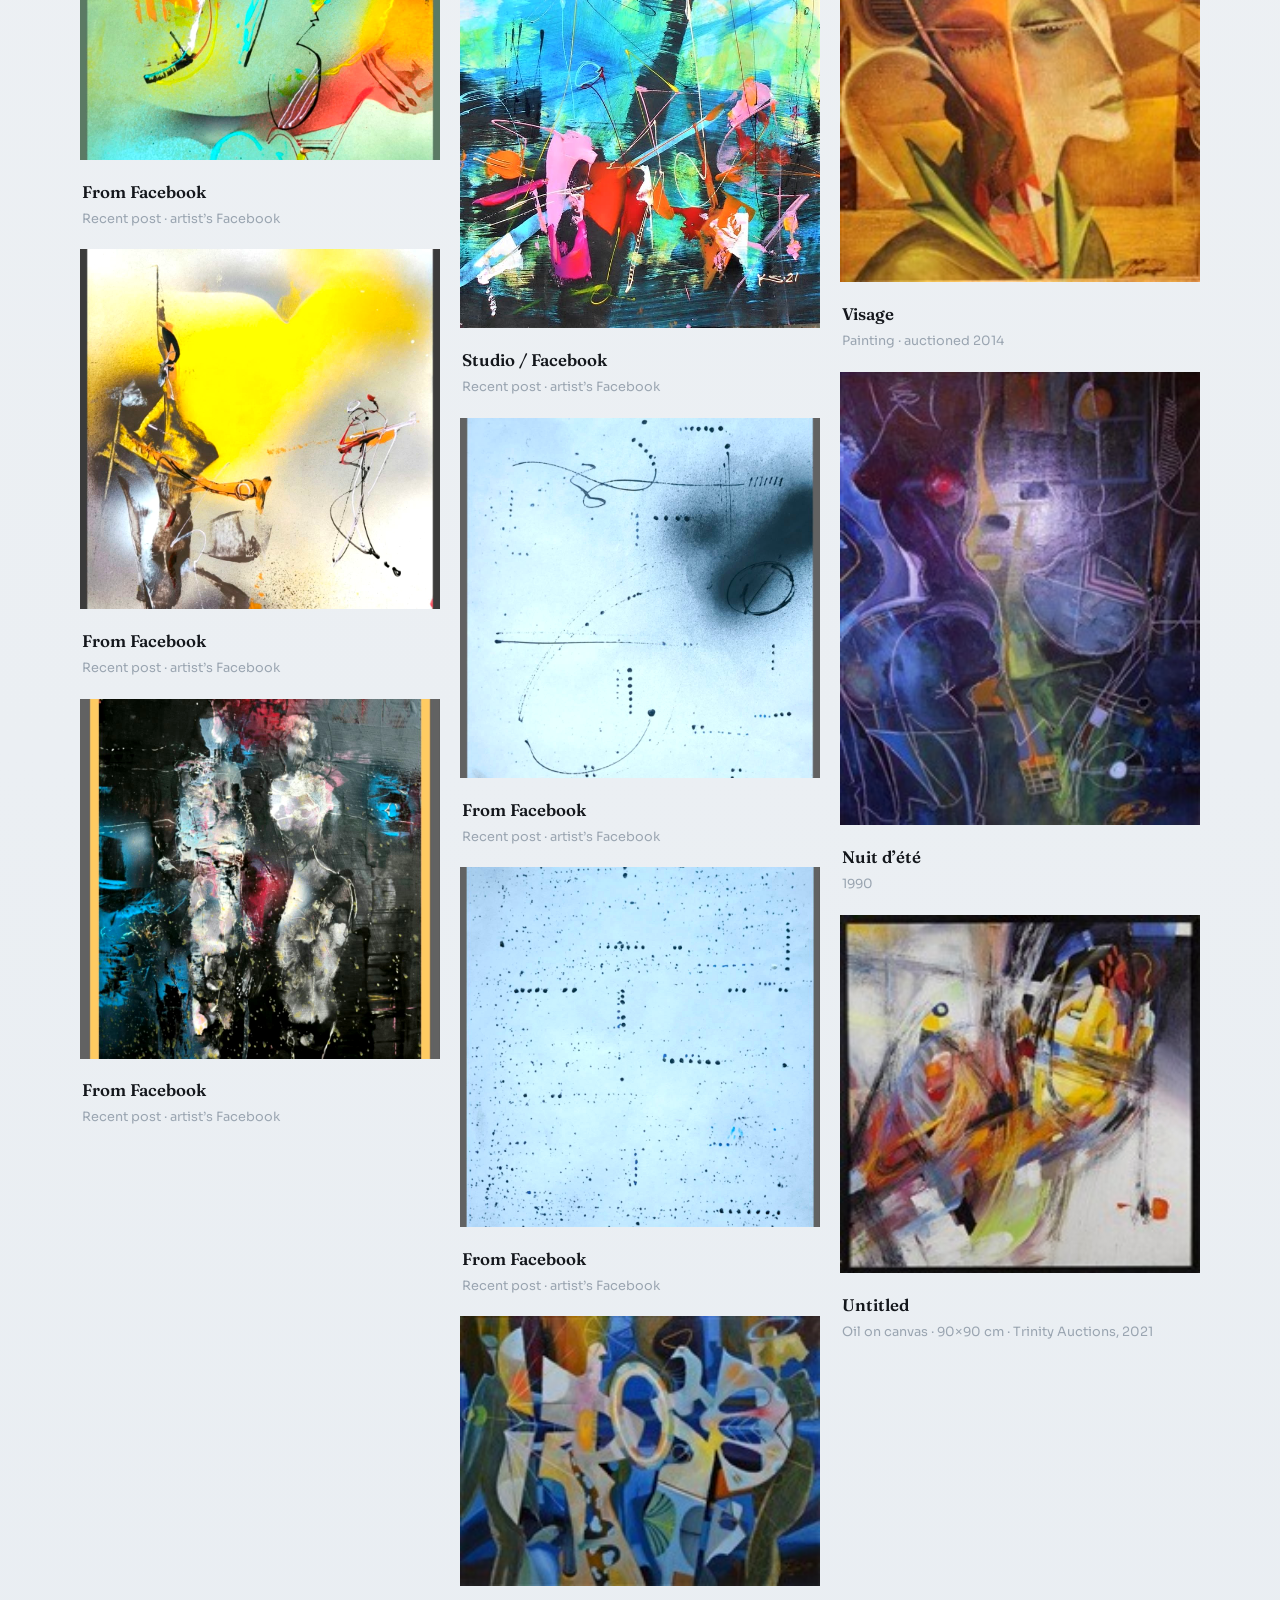
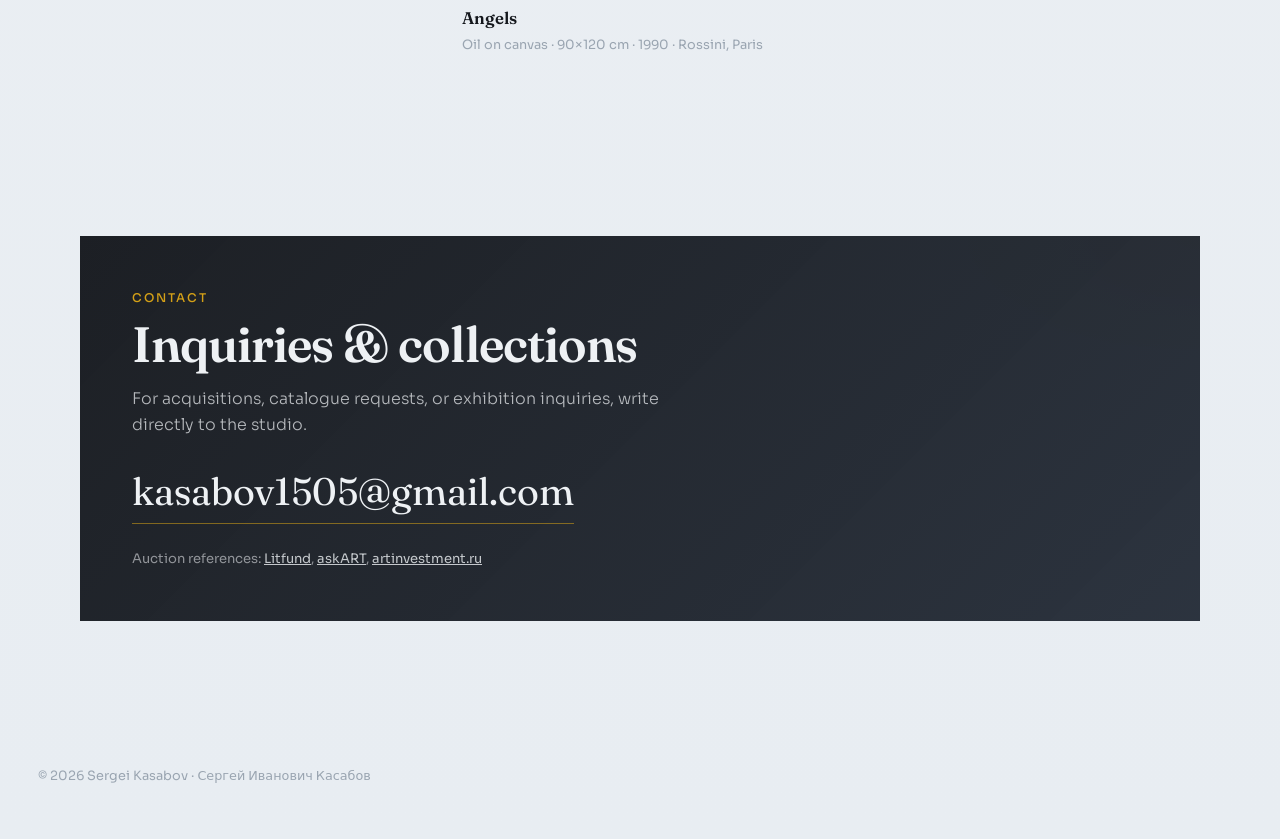
==== commit 21996ddd: "Simplify gallery to Works and Video with clearer admin. Keep only two public filters, default the si" ====
--- a/index.html
+++ b/index.html
@@ -1,5 +1,5 @@
 <!DOCTYPE html>
-<html lang="en">
+<html lang="ru">
   <head>
     <meta charset="UTF-8" />
     <meta name="viewport" content="width=device-width, initial-scale=1.0" />
@@ -28,11 +28,11 @@
           <a href="#contact" data-i18n="navContact">Contact</a>
           <a href="admin.html" class="nav-admin" title="Admin">Admin</a>
         </nav>
-        <div class="lang" role="group" data-i18n-aria="langLabel" aria-label="Language">
-          <button type="button" class="lang__btn" data-lang="en" aria-pressed="true">EN</button>
+        <div class="lang" role="group" data-i18n-aria="langLabel" aria-label="Язык">
+          <button type="button" class="lang__btn" data-lang="ru" aria-pressed="true">RU</button>
+          <button type="button" class="lang__btn" data-lang="en" aria-pressed="false">EN</button>
           <button type="button" class="lang__btn" data-lang="fr" aria-pressed="false">FR</button>
           <button type="button" class="lang__btn" data-lang="es" aria-pressed="false">ES</button>
-          <button type="button" class="lang__btn" data-lang="ru" aria-pressed="false">RU</button>
           <button type="button" class="lang__btn" data-lang="zh" aria-pressed="false">中文</button>
         </div>
       </div>
@@ -250,11 +250,10 @@
       <section class="section works" id="works">
         <div class="section__inner">
           <header class="section__head reveal">
-            <p class="eyebrow" data-i18n="worksEyebrow">Artwork</p>
-            <h2 data-i18n="worksTitle">Studio works</h2>
+            <p class="eyebrow" data-i18n="worksEyebrow">Работы</p>
+            <h2 data-i18n="worksTitle">Галерея</h2>
             <p class="section__sub" data-i18n="worksSub">
-              New studio photographs and video at the top, with earlier Facebook
-              and auction pieces available under Archive.
+              Картины и видео из студии. Переключайте разделы ниже.
             </p>
           </header>
 
@@ -262,25 +261,16 @@
             class="works__filters reveal"
             role="group"
             data-i18n-aria="filterLabel"
-            aria-label="Filter artwork"
+            aria-label="Фильтр работ"
           >
             <button
               type="button"
               class="filter__btn is-active"
-              data-filter="all"
+              data-filter="works"
               aria-pressed="true"
-              data-i18n="filterAll"
-            >
-              All
-            </button>
-            <button
-              type="button"
-              class="filter__btn"
-              data-filter="studio"
-              aria-pressed="false"
-              data-i18n="filterStudio"
-            >
-              Studio
+              data-i18n="filterWorks"
+            >
+              Работы
             </button>
             <button
               type="button"
@@ -289,16 +279,7 @@
               aria-pressed="false"
               data-i18n="filterVideo"
             >
-              Video
-            </button>
-            <button
-              type="button"
-              class="filter__btn"
-              data-filter="archive"
-              aria-pressed="false"
-              data-i18n="filterArchive"
-            >
-              Archive
+              Видео
             </button>
           </div>
 
--- a/styles.css
+++ b/styles.css
@@ -1,917 +1,1763 @@
-:root {
-  --ink: #14171c;
-  --ink-soft: #2a3038;
-  --paper: #eef1f4;
-  --paper-deep: #dfe5eb;
-  --mist: #9aa5b1;
-  --cadmium: #d4a017;
-  --cadmium-deep: #b07d0a;
-  --veil: rgba(12, 14, 18, 0.55);
-  --font-display: "Fraunces", Georgia, serif;
-  --font-body: "Sora", system-ui, sans-serif;
-  --space: clamp(1.25rem, 3vw, 2.5rem);
-  --max: 1120px;
-  --ease: cubic-bezier(0.22, 1, 0.36, 1);
-}
-
-*,
-*::before,
-*::after {
-  box-sizing: border-box;
-}
-
-html {
-  scroll-behavior: smooth;
-}
-
-body {
-  margin: 0;
-  color: var(--ink);
-  background:
-    radial-gradient(1200px 600px at 10% -10%, rgba(212, 160, 23, 0.12), transparent 55%),
-    radial-gradient(900px 500px at 100% 20%, rgba(70, 95, 120, 0.14), transparent 50%),
-    linear-gradient(180deg, #f5f7fa 0%, var(--paper) 40%, #e8edf2 100%);
-  font-family: var(--font-body);
-  font-weight: 400;
-  line-height: 1.6;
-  text-rendering: optimizeLegibility;
-}
-
-img {
-  max-width: 100%;
-  display: block;
-}
-
-a {
-  color: inherit;
-}
-
-.skip {
-  position: absolute;
-  left: -999px;
-  top: 0;
-  background: var(--ink);
-  color: var(--paper);
-  padding: 0.75rem 1rem;
-  z-index: 100;
-}
-
-.skip:focus {
-  left: 1rem;
-  top: 1rem;
-}
-
-.site-header {
-  position: fixed;
-  inset: 0 0 auto;
-  z-index: 40;
-  display: flex;
-  align-items: center;
-  justify-content: space-between;
-  gap: 1rem;
-  padding: 1rem var(--space);
-  color: #f4f6f8;
-  transition: background 0.35s var(--ease), backdrop-filter 0.35s var(--ease),
-    border-color 0.35s var(--ease), color 0.35s var(--ease);
-  border-bottom: 1px solid transparent;
-}
-
-.site-header.is-scrolled {
-  color: var(--ink);
-  background: rgba(238, 241, 244, 0.86);
-  backdrop-filter: blur(14px);
-  border-bottom-color: rgba(20, 23, 28, 0.08);
-}
-
-.logo {
-  font-family: var(--font-display);
-  font-weight: 600;
-  font-size: 1.15rem;
-  letter-spacing: 0.01em;
-  text-decoration: none;
-  color: inherit;
-}
-
-.header__right {
-  display: flex;
-  align-items: center;
-  gap: clamp(0.75rem, 2vw, 1.5rem);
-  flex-wrap: wrap;
-  justify-content: flex-end;
-}
-
-.nav {
-  display: flex;
-  gap: clamp(0.85rem, 2vw, 1.75rem);
-}
-
-.lang {
-  display: inline-flex;
-  align-items: center;
-  gap: 0.15rem;
-  padding: 0.15rem;
-  border: 1px solid rgba(244, 246, 248, 0.35);
-  border-radius: 999px;
-}
-
-.site-header.is-scrolled .lang {
-  border-color: rgba(20, 23, 28, 0.14);
-}
-
-.lang__btn {
-  appearance: none;
-  border: 0;
-  background: transparent;
-  color: inherit;
-  font: inherit;
-  font-size: 0.7rem;
-  font-weight: 600;
-  letter-spacing: 0.04em;
-  min-width: 1.9rem;
-  padding: 0 0.45rem;
-  min-height: 1.85rem;
-  border-radius: 999px;
-  cursor: pointer;
-  opacity: 0.7;
-}
-
-.lang__btn.is-active,
-.lang__btn[aria-pressed="true"] {
-  background: var(--cadmium);
-  color: var(--ink);
-  opacity: 1;
-}
-
-.nav a {
-  text-decoration: none;
-  color: inherit;
-  font-size: 0.82rem;
-  font-weight: 500;
-  letter-spacing: 0.04em;
-  text-transform: uppercase;
-  position: relative;
-}
-
-.nav a::after {
-  content: "";
-  position: absolute;
-  left: 0;
-  bottom: -0.25rem;
-  width: 100%;
-  height: 1px;
-  background: var(--cadmium);
-  transform: scaleX(0);
-  transform-origin: left;
-  transition: transform 0.35s var(--ease);
-}
-
-.nav a:hover::after,
-.nav a:focus-visible::after {
-  transform: scaleX(1);
-}
-
-.hero {
-  position: relative;
-  min-height: 100svh;
-  display: grid;
-  align-items: end;
-  overflow: hidden;
-  color: #f4f6f8;
-}
-
-.hero__media {
-  position: absolute;
-  inset: 0;
-}
-
-.hero__img {
-  width: 100%;
-  height: 100%;
-  object-fit: cover;
-  transform: scale(1.08);
-  animation: drift 18s var(--ease) infinite alternate;
-  filter: saturate(1.05) contrast(1.05);
-}
-
-.hero__veil {
-  position: absolute;
-  inset: 0;
-  background:
-    linear-gradient(180deg, rgba(10, 12, 16, 0.25) 0%, rgba(10, 12, 16, 0.72) 70%, rgba(10, 12, 16, 0.9) 100%),
-    radial-gradient(800px 400px at 70% 20%, rgba(212, 160, 23, 0.18), transparent 60%);
-}
-
-.hero__copy {
-  position: relative;
-  z-index: 1;
-  padding: calc(5.5rem + var(--space)) var(--space) clamp(3rem, 8vh, 5rem);
-  max-width: 44rem;
-  animation: rise 1s var(--ease) both;
-}
-
-.hero__aka {
-  margin: 0 0 0.85rem;
-  font-size: 0.78rem;
-  letter-spacing: 0.16em;
-  text-transform: uppercase;
-  color: rgba(244, 246, 248, 0.72);
-}
-
-.hero__name {
-  margin: 0;
-  font-family: var(--font-display);
-  font-weight: 600;
-  font-size: clamp(3.1rem, 9vw, 6.4rem);
-  line-height: 0.92;
-  letter-spacing: -0.03em;
-}
-
-.hero__ru {
-  display: block;
-  margin-top: 0.35rem;
-  font-size: 0.42em;
-  font-weight: 400;
-  letter-spacing: 0.02em;
-  color: rgba(244, 246, 248, 0.78);
-}
-
-.hero__union {
-  margin: 0.9rem 0 0;
-  max-width: 34rem;
-  font-size: clamp(0.92rem, 1.8vw, 1.05rem);
-  font-weight: 400;
-  letter-spacing: 0.02em;
-  color: var(--cadmium);
-}
-
-.hero__lede {
-  margin: 1.1rem 0 0;
-  max-width: 32rem;
-  font-size: clamp(1rem, 2.1vw, 1.15rem);
-  font-weight: 300;
-  color: rgba(244, 246, 248, 0.88);
-}
-
-.hero__actions {
-  display: flex;
-  flex-wrap: wrap;
-  gap: 0.75rem;
-  margin-top: 1.75rem;
-}
-
-.btn {
-  display: inline-flex;
-  align-items: center;
-  justify-content: center;
-  min-height: 2.75rem;
-  padding: 0.7rem 1.25rem;
-  border-radius: 999px;
-  text-decoration: none;
-  font-size: 0.86rem;
-  font-weight: 500;
-  letter-spacing: 0.02em;
-  transition: transform 0.25s var(--ease), background 0.25s var(--ease),
-    color 0.25s var(--ease), border-color 0.25s var(--ease);
-}
-
-.btn:hover {
-  transform: translateY(-1px);
-}
-
-.btn--solid {
-  background: var(--cadmium);
-  color: var(--ink);
-}
-
-.btn--solid:hover {
-  background: #e0b12a;
-}
-
-.btn--ghost {
-  border: 1px solid rgba(244, 246, 248, 0.45);
-  color: #f4f6f8;
-}
-
-.btn--ghost:hover {
-  border-color: #f4f6f8;
-  background: rgba(244, 246, 248, 0.08);
-}
-
-.section {
-  padding: clamp(4.5rem, 10vh, 7rem) 0;
-}
-
-.section__inner {
-  width: min(100% - (var(--space) * 2), var(--max));
-  margin-inline: auto;
-}
-
-.section__head {
-  max-width: 38rem;
-  margin-bottom: clamp(2rem, 5vw, 3rem);
-}
-
-.eyebrow {
-  margin: 0 0 0.65rem;
-  font-size: 0.75rem;
-  font-weight: 500;
-  letter-spacing: 0.16em;
-  text-transform: uppercase;
-  color: var(--cadmium-deep);
-}
-
-h2 {
-  margin: 0;
-  font-family: var(--font-display);
-  font-size: clamp(2rem, 4.5vw, 3.1rem);
-  line-height: 1.1;
-  letter-spacing: -0.02em;
-  font-weight: 600;
-}
-
-.section__sub {
-  margin: 0.9rem 0 0;
-  color: var(--ink-soft);
-  font-weight: 300;
-  max-width: 36rem;
-}
-
-.bio__grid {
-  display: grid;
-  gap: clamp(2rem, 5vw, 3.5rem);
-  grid-template-columns: 1fr;
-  align-items: start;
-}
-
-@media (min-width: 880px) {
-  .bio__grid {
-    grid-template-columns: minmax(240px, 0.9fr) 1.35fr;
-  }
-}
-
-.portrait {
-  margin: 0;
-  background: var(--ink);
-  padding: 0.85rem;
-}
-
-.portrait img {
-  width: 100%;
-  aspect-ratio: 3 / 4;
-  object-fit: cover;
-  filter: contrast(1.05);
-}
-
-.portrait figcaption {
-  margin-top: 0.7rem;
-  color: rgba(238, 241, 244, 0.7);
-  font-size: 0.78rem;
-  letter-spacing: 0.04em;
-}
-
-.bio__facts {
-  list-style: none;
-  margin: 1.25rem 0 0;
-  padding: 0;
-  display: grid;
-  gap: 0.85rem;
-}
-
-.bio__facts li {
-  display: grid;
-  gap: 0.15rem;
-  padding-top: 0.85rem;
-  border-top: 1px solid rgba(20, 23, 28, 0.12);
-  font-size: 0.95rem;
-}
-
-.bio__facts span {
-  font-size: 0.72rem;
-  letter-spacing: 0.1em;
-  text-transform: uppercase;
-  color: var(--mist);
-}
-
-.prose {
-  margin-top: 1.25rem;
-  display: grid;
-  gap: 1rem;
-  color: var(--ink-soft);
-  font-weight: 300;
-  font-size: 1.02rem;
-}
-
-.prose p {
-  margin: 0;
-}
-
-.bio__block {
-  margin-top: clamp(2rem, 4vw, 2.75rem);
-  padding-top: clamp(1.5rem, 3vw, 2rem);
-  border-top: 1px solid rgba(20, 23, 28, 0.1);
-}
-
-.bio__block h3 {
-  margin: 0.35rem 0 0;
-  font-family: var(--font-display);
-  font-size: clamp(1.35rem, 2.4vw, 1.75rem);
-  font-weight: 600;
-  letter-spacing: -0.015em;
-}
-
-.timeline,
-.sales {
-  list-style: none;
-  margin: 1rem 0 0;
-  padding: 0;
-  display: grid;
-  gap: 0.85rem;
-}
-
-.timeline li {
-  padding-left: 1rem;
-  border-left: 2px solid var(--cadmium);
-  color: var(--ink-soft);
-  font-weight: 300;
-}
-
-.bio__sales-intro {
-  margin: 0.85rem 0 0;
-  color: var(--ink-soft);
-  font-weight: 300;
-}
-
-.sales li {
-  display: grid;
-  gap: 0.25rem;
-  padding: 0.9rem 0;
-  border-top: 1px solid rgba(20, 23, 28, 0.1);
-}
-
-.sales li:first-child {
-  border-top: 0;
-  padding-top: 0.35rem;
-}
-
-.sales strong {
-  font-family: var(--font-display);
-  font-weight: 600;
-}
-
-.sales span {
-  color: var(--ink-soft);
-  font-weight: 300;
-  font-size: 0.95rem;
-}
-
-.sales__link {
-  font-size: 0.78rem;
-  letter-spacing: 0.04em;
-  color: var(--cadmium-deep);
-  text-decoration: none;
-  width: fit-content;
-}
-
-.sales__link:hover {
-  text-decoration: underline;
-}
-
-.bio__note {
-  margin: 1.25rem 0 0;
-  font-size: 0.88rem;
-  color: var(--mist);
-  font-weight: 300;
-}
-
-.works__alert {
-  margin: 1rem 0 0;
-  max-width: 40rem;
-  padding: 0.85rem 1rem;
-  background: rgba(212, 160, 23, 0.12);
-  border-left: 3px solid var(--cadmium);
-  color: var(--ink-soft);
-  font-size: 0.9rem;
-  font-weight: 300;
-}
-
-.works__filters {
-  display: flex;
-  flex-wrap: wrap;
-  gap: 0.5rem;
-  margin: 0 0 1.5rem;
-}
-
-.filter__btn {
-  appearance: none;
-  border: 1px solid rgba(20, 23, 28, 0.16);
-  background: transparent;
-  color: var(--ink-soft);
-  font: inherit;
-  font-size: 0.78rem;
-  font-weight: 500;
-  letter-spacing: 0.06em;
-  text-transform: uppercase;
-  min-height: 2.25rem;
-  padding: 0.4rem 0.95rem;
-  border-radius: 999px;
-  cursor: pointer;
-  transition: background 0.25s var(--ease), color 0.25s var(--ease),
-    border-color 0.25s var(--ease);
-}
-
-.filter__btn:hover {
-  border-color: rgba(20, 23, 28, 0.35);
-  color: var(--ink);
-}
-
-.filter__btn.is-active,
-.filter__btn[aria-pressed="true"] {
-  background: var(--ink);
-  border-color: var(--ink);
-  color: #f4f6f8;
-}
-
-.gallery__open--video {
-  position: relative;
-}
-
-.gallery__open--video video {
-  width: 100%;
-  display: block;
-  background: #0c0e12;
-}
-
-.gallery__badge {
-  position: absolute;
-  left: 0.7rem;
-  bottom: 0.7rem;
-  padding: 0.3rem 0.55rem;
-  background: rgba(12, 14, 18, 0.72);
-  color: #f4f6f8;
-  font-size: 0.68rem;
-  letter-spacing: 0.08em;
-  text-transform: uppercase;
-}
-
-.lightbox video {
-  width: 100%;
-  max-height: 78vh;
-  background: #0c0e12;
-}
-
-.gallery {
-  columns: 1;
-  column-gap: 1.25rem;
-}
-
-@media (min-width: 640px) {
-  .gallery {
-    columns: 2;
-  }
-}
-
-@media (min-width: 980px) {
-  .gallery {
-    columns: 3;
-  }
-}
-
-.gallery__item {
-  break-inside: avoid;
-  margin: 0 0 1.25rem;
-}
-
-.gallery__open {
-  appearance: none;
-  border: 0;
-  padding: 0;
-  margin: 0;
-  width: 100%;
-  cursor: zoom-in;
-  background: var(--paper-deep);
-  overflow: hidden;
-}
-
-.gallery__open img {
-  width: 100%;
-  transition: transform 0.7s var(--ease), filter 0.7s var(--ease);
-  filter: saturate(1.06) contrast(1.03);
-}
-
-.gallery__open:hover img,
-.gallery__open:focus-visible img {
-  transform: scale(1.04);
-  filter: saturate(1.14) contrast(1.06);
-}
-
-.gallery__item figcaption {
-  padding: 0.7rem 0.1rem 0;
-}
-
-.gallery__item strong {
-  display: block;
-  font-family: var(--font-display);
-  font-weight: 600;
-  font-size: 1.05rem;
-}
-
-.gallery__item span {
-  display: block;
-  margin-top: 0.2rem;
-  font-size: 0.8rem;
-  color: var(--mist);
-}
-
-.contact {
-  padding-bottom: clamp(5rem, 12vh, 8rem);
-}
-
-.contact__panel {
-  padding: clamp(2rem, 5vw, 3.25rem);
-  background:
-    linear-gradient(135deg, rgba(20, 23, 28, 0.96), rgba(32, 40, 52, 0.94)),
-    radial-gradient(600px 280px at 100% 0%, rgba(212, 160, 23, 0.25), transparent 55%);
-  color: #eef1f4;
-}
-
-.contact__panel .eyebrow {
-  color: var(--cadmium);
-}
-
-.contact__panel .section__sub {
-  color: rgba(238, 241, 244, 0.72);
-}
-
-.contact__email {
-  display: inline-block;
-  margin-top: 1.5rem;
-  font-family: var(--font-display);
-  font-size: clamp(1.5rem, 4vw, 2.4rem);
-  text-decoration: none;
-  border-bottom: 1px solid rgba(212, 160, 23, 0.55);
-  transition: color 0.25s var(--ease), border-color 0.25s var(--ease);
-}
-
-.contact__email:hover,
-.contact__email:focus-visible {
-  color: var(--cadmium);
-  border-color: var(--cadmium);
-}
-
-.contact__note {
-  margin: 1.5rem 0 0;
-  font-size: 0.82rem;
-  color: rgba(238, 241, 244, 0.55);
-}
-
-.contact__note a {
-  color: rgba(238, 241, 244, 0.8);
-}
-
-.site-footer {
-  padding: 1.5rem var(--space) 2.5rem;
-  color: var(--mist);
-  font-size: 0.8rem;
-}
-
-.lightbox {
-  border: 0;
-  padding: 0;
-  max-width: min(92vw, 900px);
-  background: transparent;
-  color: #fff;
-}
-
-.lightbox::backdrop {
-  background: rgba(8, 10, 14, 0.82);
-  backdrop-filter: blur(6px);
-}
-
-.lightbox img {
-  width: 100%;
-  max-height: 78vh;
-  object-fit: contain;
-  background: #0c0e12;
-}
-
-.lightbox p {
-  margin: 0.75rem 0 0;
-  font-size: 0.9rem;
-}
-
-.lightbox__close {
-  appearance: none;
-  border: 1px solid rgba(255, 255, 255, 0.35);
-  background: transparent;
-  color: #fff;
-  margin-bottom: 0.75rem;
-  padding: 0.45rem 0.85rem;
-  cursor: pointer;
-  font: inherit;
-  font-size: 0.8rem;
-  letter-spacing: 0.08em;
-  text-transform: uppercase;
-}
-
-.reveal {
-  opacity: 0;
-  transform: translateY(1.25rem);
-  transition: opacity 0.8s var(--ease), transform 0.8s var(--ease);
-  transition-delay: var(--delay, 0s);
-}
-
-.reveal.is-in {
-  opacity: 1;
-  transform: none;
-}
-
-@keyframes drift {
-  from {
-    transform: scale(1.08) translate3d(0, 0, 0);
-  }
-  to {
-    transform: scale(1.16) translate3d(-1.5%, 1%, 0);
-  }
-}
-
-@keyframes rise {
-  from {
-    opacity: 0;
-    transform: translateY(1.5rem);
-  }
-  to {
-    opacity: 1;
-    transform: none;
-  }
-}
-
-@media (prefers-reduced-motion: reduce) {
-  html {
-    scroll-behavior: auto;
-  }
-
-  .hero__img,
-  .hero__copy,
-  .reveal,
-  .gallery__open img {
-    animation: none !important;
-    transition: none !important;
-    transform: none !important;
-    opacity: 1 !important;
-  }
-}
-
-/* �� Admin �� */
-.admin-page {
-  min-height: 100vh;
-}
-
-.admin-header .btn {
-  padding: 0.45rem 0.9rem;
-  font-size: 0.8rem;
-}
-
-.admin-main {
-  padding-top: calc(5rem + var(--space));
-  padding-bottom: var(--space);
-}
-
-.admin-card {
-  background: rgba(255, 255, 255, 0.72);
-  border: 1px solid rgba(20, 23, 28, 0.08);
-  padding: 1.75rem;
-  max-width: 420px;
-}
-
-.admin-lead {
-  color: var(--ink-soft);
-  margin: 0.75rem 0 1.5rem;
-}
-
-.admin-form {
-  display: grid;
-  gap: 1rem;
-}
-
-.admin-form label,
-.admin-upload label {
-  display: grid;
-  gap: 0.4rem;
-  font-size: 0.8rem;
-  letter-spacing: 0.04em;
-  color: var(--ink-soft);
-}
-
-.admin-form input,
-.admin-upload input[type="text"] {
-  width: 100%;
-  padding: 0.75rem 0.9rem;
-  border: 1px solid rgba(20, 23, 28, 0.14);
-  background: #fff;
-  color: var(--ink);
-  font: inherit;
-}
-
-.admin-file input[type="file"] {
-  font: inherit;
-  color: var(--ink);
-}
-
-.admin-error {
-  color: #9b2c2c;
-  font-size: 0.9rem;
-}
-
-.admin-ok {
-  color: #2f6b4f;
-  font-size: 0.9rem;
-}
-
-.admin-dashboard .section-head {
-  margin-bottom: 2rem;
-  max-width: 40rem;
-}
-
-.admin-panels {
-  display: grid;
-  gap: 2rem;
-}
-
-.admin-dashboard .admin-upload {
-  max-width: none;
-}
-
-.admin-dashboard .admin-upload h2 {
-  font-family: var(--font-display);
-  font-size: 1.6rem;
-  font-weight: 600;
-  margin: 0 0 1rem;
-}
-
-.admin-grid {
-  display: grid;
-  grid-template-columns: repeat(auto-fill, minmax(220px, 1fr));
-  gap: 1.25rem;
-  margin-top: 1.5rem;
-}
-
-.admin-item {
-  background: #fff;
-  border: 1px solid rgba(20, 23, 28, 0.08);
-  overflow: hidden;
-}
-
-.admin-item img,
-.admin-item video {
-  width: 100%;
-  aspect-ratio: 1 / 1;
-  object-fit: cover;
-  display: block;
-  background: #0c0e12;
-}
-
-.admin-item-meta {
-  display: grid;
-  gap: 0.35rem;
-  padding: 0.9rem 1rem 1.1rem;
-}
-
-.admin-item-meta span {
-  font-size: 0.75rem;
-  color: var(--mist);
-  word-break: break-all;
-}
-
-.admin-empty {
-  color: var(--mist);
-  margin: 1rem 0 0;
-}
-
-.admin-delete {
-  justify-self: start;
-  margin-top: 0.5rem;
-  appearance: none;
-  border: 1px solid #9b2c2c;
-  background: #9b2c2c;
-  color: #fff;
-  padding: 0.55rem 1rem;
-  font: inherit;
-  font-size: 0.8rem;
-  cursor: pointer;
-}
-
-.admin-delete:hover {
-  background: var(--ink);
-  border-color: var(--ink);
-}
-
-.nav-admin {
-  opacity: 0.72;
-}
-
-@media (min-width: 900px) {
-  .admin-panels {
-    grid-template-columns: 1fr 1fr;
-    align-items: start;
-  }
-}
+:root {+
+  --ink: #14171c;+
+  --ink-soft: #2a3038;+
+  --paper: #eef1f4;+
+  --paper-deep: #dfe5eb;+
+  --mist: #9aa5b1;+
+  --cadmium: #d4a017;+
+  --cadmium-deep: #b07d0a;+
+  --veil: rgba(12, 14, 18, 0.55);+
+  --font-display: "Fraunces", Georgia, serif;+
+  --font-body: "Sora", system-ui, sans-serif;+
+  --space: clamp(1.25rem, 3vw, 2.5rem);+
+  --max: 1120px;+
+  --ease: cubic-bezier(0.22, 1, 0.36, 1);+
+}+
++
+*,+
+*::before,+
+*::after {+
+  box-sizing: border-box;+
+}+
++
+html {+
+  scroll-behavior: smooth;+
+}+
++
+body {+
+  margin: 0;+
+  color: var(--ink);+
+  background:+
+    radial-gradient(1200px 600px at 10% -10%, rgba(212, 160, 23, 0.12), transparent 55%),+
+    radial-gradient(900px 500px at 100% 20%, rgba(70, 95, 120, 0.14), transparent 50%),+
+    linear-gradient(180deg, #f5f7fa 0%, var(--paper) 40%, #e8edf2 100%);+
+  font-family: var(--font-body);+
+  font-weight: 400;+
+  line-height: 1.6;+
+  text-rendering: optimizeLegibility;+
+}+
++
+img {+
+  max-width: 100%;+
+  display: block;+
+}+
++
+a {+
+  color: inherit;+
+}+
++
+.skip {+
+  position: absolute;+
+  left: -999px;+
+  top: 0;+
+  background: var(--ink);+
+  color: var(--paper);+
+  padding: 0.75rem 1rem;+
+  z-index: 100;+
+}+
++
+.skip:focus {+
+  left: 1rem;+
+  top: 1rem;+
+}+
++
+.site-header {+
+  position: fixed;+
+  inset: 0 0 auto;+
+  z-index: 40;+
+  display: flex;+
+  align-items: center;+
+  justify-content: space-between;+
+  gap: 1rem;+
+  padding: 1rem var(--space);+
+  color: #f4f6f8;+
+  transition: background 0.35s var(--ease), backdrop-filter 0.35s var(--ease),+
+    border-color 0.35s var(--ease), color 0.35s var(--ease);+
+  border-bottom: 1px solid transparent;+
+}+
++
+.site-header.is-scrolled {+
+  color: var(--ink);+
+  background: rgba(238, 241, 244, 0.86);+
+  backdrop-filter: blur(14px);+
+  border-bottom-color: rgba(20, 23, 28, 0.08);+
+}+
++
+.logo {+
+  font-family: var(--font-display);+
+  font-weight: 600;+
+  font-size: 1.15rem;+
+  letter-spacing: 0.01em;+
+  text-decoration: none;+
+  color: inherit;+
+}+
++
+.header__right {+
+  display: flex;+
+  align-items: center;+
+  gap: clamp(0.75rem, 2vw, 1.5rem);+
+  flex-wrap: wrap;+
+  justify-content: flex-end;+
+}+
++
+.nav {+
+  display: flex;+
+  gap: clamp(0.85rem, 2vw, 1.75rem);+
+}+
++
+.lang {+
+  display: inline-flex;+
+  align-items: center;+
+  gap: 0.15rem;+
+  padding: 0.15rem;+
+  border: 1px solid rgba(244, 246, 248, 0.35);+
+  border-radius: 999px;+
+}+
++
+.site-header.is-scrolled .lang {+
+  border-color: rgba(20, 23, 28, 0.14);+
+}+
++
+.lang__btn {+
+  appearance: none;+
+  border: 0;+
+  background: transparent;+
+  color: inherit;+
+  font: inherit;+
+  font-size: 0.7rem;+
+  font-weight: 600;+
+  letter-spacing: 0.04em;+
+  min-width: 1.9rem;+
+  padding: 0 0.45rem;+
+  min-height: 1.85rem;+
+  border-radius: 999px;+
+  cursor: pointer;+
+  opacity: 0.7;+
+}+
++
+.lang__btn.is-active,+
+.lang__btn[aria-pressed="true"] {+
+  background: var(--cadmium);+
+  color: var(--ink);+
+  opacity: 1;+
+}+
++
+.nav a {+
+  text-decoration: none;+
+  color: inherit;+
+  font-size: 0.82rem;+
+  font-weight: 500;+
+  letter-spacing: 0.04em;+
+  text-transform: uppercase;+
+  position: relative;+
+}+
++
+.nav a::after {+
+  content: "";+
+  position: absolute;+
+  left: 0;+
+  bottom: -0.25rem;+
+  width: 100%;+
+  height: 1px;+
+  background: var(--cadmium);+
+  transform: scaleX(0);+
+  transform-origin: left;+
+  transition: transform 0.35s var(--ease);+
+}+
++
+.nav a:hover::after,+
+.nav a:focus-visible::after {+
+  transform: scaleX(1);+
+}+
++
+.hero {+
+  position: relative;+
+  min-height: 100svh;+
+  display: grid;+
+  align-items: end;+
+  overflow: hidden;+
+  color: #f4f6f8;+
+}+
++
+.hero__media {+
+  position: absolute;+
+  inset: 0;+
+}+
++
+.hero__img {+
+  width: 100%;+
+  height: 100%;+
+  object-fit: cover;+
+  transform: scale(1.08);+
+  animation: drift 18s var(--ease) infinite alternate;+
+  filter: saturate(1.05) contrast(1.05);+
+}+
++
+.hero__veil {+
+  position: absolute;+
+  inset: 0;+
+  background:+
+    linear-gradient(180deg, rgba(10, 12, 16, 0.25) 0%, rgba(10, 12, 16, 0.72) 70%, rgba(10, 12, 16, 0.9) 100%),+
+    radial-gradient(800px 400px at 70% 20%, rgba(212, 160, 23, 0.18), transparent 60%);+
+}+
++
+.hero__copy {+
+  position: relative;+
+  z-index: 1;+
+  padding: calc(5.5rem + var(--space)) var(--space) clamp(3rem, 8vh, 5rem);+
+  max-width: 44rem;+
+  animation: rise 1s var(--ease) both;+
+}+
++
+.hero__aka {+
+  margin: 0 0 0.85rem;+
+  font-size: 0.78rem;+
+  letter-spacing: 0.16em;+
+  text-transform: uppercase;+
+  color: rgba(244, 246, 248, 0.72);+
+}+
++
+.hero__name {+
+  margin: 0;+
+  font-family: var(--font-display);+
+  font-weight: 600;+
+  font-size: clamp(3.1rem, 9vw, 6.4rem);+
+  line-height: 0.92;+
+  letter-spacing: -0.03em;+
+}+
++
+.hero__ru {+
+  display: block;+
+  margin-top: 0.35rem;+
+  font-size: 0.42em;+
+  font-weight: 400;+
+  letter-spacing: 0.02em;+
+  color: rgba(244, 246, 248, 0.78);+
+}+
++
+.hero__union {+
+  margin: 0.9rem 0 0;+
+  max-width: 34rem;+
+  font-size: clamp(0.92rem, 1.8vw, 1.05rem);+
+  font-weight: 400;+
+  letter-spacing: 0.02em;+
+  color: var(--cadmium);+
+}+
++
+.hero__lede {+
+  margin: 1.1rem 0 0;+
+  max-width: 32rem;+
+  font-size: clamp(1rem, 2.1vw, 1.15rem);+
+  font-weight: 300;+
+  color: rgba(244, 246, 248, 0.88);+
+}+
++
+.hero__actions {+
+  display: flex;+
+  flex-wrap: wrap;+
+  gap: 0.75rem;+
+  margin-top: 1.75rem;+
+}+
++
+.btn {+
+  display: inline-flex;+
+  align-items: center;+
+  justify-content: center;+
+  min-height: 2.75rem;+
+  padding: 0.7rem 1.25rem;+
+  border-radius: 999px;+
+  text-decoration: none;+
+  font-size: 0.86rem;+
+  font-weight: 500;+
+  letter-spacing: 0.02em;+
+  transition: transform 0.25s var(--ease), background 0.25s var(--ease),+
+    color 0.25s var(--ease), border-color 0.25s var(--ease);+
+}+
++
+.btn:hover {+
+  transform: translateY(-1px);+
+}+
++
+.btn--solid {+
+  background: var(--cadmium);+
+  color: var(--ink);+
+}+
++
+.btn--solid:hover {+
+  background: #e0b12a;+
+}+
++
+.btn--ghost {+
+  border: 1px solid rgba(244, 246, 248, 0.45);+
+  color: #f4f6f8;+
+}+
++
+.btn--ghost:hover {+
+  border-color: #f4f6f8;+
+  background: rgba(244, 246, 248, 0.08);+
+}+
++
+.section {+
+  padding: clamp(4.5rem, 10vh, 7rem) 0;+
+}+
++
+.section__inner {+
+  width: min(100% - (var(--space) * 2), var(--max));+
+  margin-inline: auto;+
+}+
++
+.section__head {+
+  max-width: 38rem;+
+  margin-bottom: clamp(2rem, 5vw, 3rem);+
+}+
++
+.eyebrow {+
+  margin: 0 0 0.65rem;+
+  font-size: 0.75rem;+
+  font-weight: 500;+
+  letter-spacing: 0.16em;+
+  text-transform: uppercase;+
+  color: var(--cadmium-deep);+
+}+
++
+h2 {+
+  margin: 0;+
+  font-family: var(--font-display);+
+  font-size: clamp(2rem, 4.5vw, 3.1rem);+
+  line-height: 1.1;+
+  letter-spacing: -0.02em;+
+  font-weight: 600;+
+}+
++
+.section__sub {+
+  margin: 0.9rem 0 0;+
+  color: var(--ink-soft);+
+  font-weight: 300;+
+  max-width: 36rem;+
+}+
++
+.bio__grid {+
+  display: grid;+
+  gap: clamp(2rem, 5vw, 3.5rem);+
+  grid-template-columns: 1fr;+
+  align-items: start;+
+}+
++
+@media (min-width: 880px) {+
+  .bio__grid {+
+    grid-template-columns: minmax(240px, 0.9fr) 1.35fr;+
+  }+
+}+
++
+.portrait {+
+  margin: 0;+
+  background: var(--ink);+
+  padding: 0.85rem;+
+}+
++
+.portrait img {+
+  width: 100%;+
+  aspect-ratio: 3 / 4;+
+  object-fit: cover;+
+  filter: contrast(1.05);+
+}+
++
+.portrait figcaption {+
+  margin-top: 0.7rem;+
+  color: rgba(238, 241, 244, 0.7);+
+  font-size: 0.78rem;+
+  letter-spacing: 0.04em;+
+}+
++
+.bio__facts {+
+  list-style: none;+
+  margin: 1.25rem 0 0;+
+  padding: 0;+
+  display: grid;+
+  gap: 0.85rem;+
+}+
++
+.bio__facts li {+
+  display: grid;+
+  gap: 0.15rem;+
+  padding-top: 0.85rem;+
+  border-top: 1px solid rgba(20, 23, 28, 0.12);+
+  font-size: 0.95rem;+
+}+
++
+.bio__facts span {+
+  font-size: 0.72rem;+
+  letter-spacing: 0.1em;+
+  text-transform: uppercase;+
+  color: var(--mist);+
+}+
++
+.prose {+
+  margin-top: 1.25rem;+
+  display: grid;+
+  gap: 1rem;+
+  color: var(--ink-soft);+
+  font-weight: 300;+
+  font-size: 1.02rem;+
+}+
++
+.prose p {+
+  margin: 0;+
+}+
++
+.bio__block {+
+  margin-top: clamp(2rem, 4vw, 2.75rem);+
+  padding-top: clamp(1.5rem, 3vw, 2rem);+
+  border-top: 1px solid rgba(20, 23, 28, 0.1);+
+}+
++
+.bio__block h3 {+
+  margin: 0.35rem 0 0;+
+  font-family: var(--font-display);+
+  font-size: clamp(1.35rem, 2.4vw, 1.75rem);+
+  font-weight: 600;+
+  letter-spacing: -0.015em;+
+}+
++
+.timeline,+
+.sales {+
+  list-style: none;+
+  margin: 1rem 0 0;+
+  padding: 0;+
+  display: grid;+
+  gap: 0.85rem;+
+}+
++
+.timeline li {+
+  padding-left: 1rem;+
+  border-left: 2px solid var(--cadmium);+
+  color: var(--ink-soft);+
+  font-weight: 300;+
+}+
++
+.bio__sales-intro {+
+  margin: 0.85rem 0 0;+
+  color: var(--ink-soft);+
+  font-weight: 300;+
+}+
++
+.sales li {+
+  display: grid;+
+  gap: 0.25rem;+
+  padding: 0.9rem 0;+
+  border-top: 1px solid rgba(20, 23, 28, 0.1);+
+}+
++
+.sales li:first-child {+
+  border-top: 0;+
+  padding-top: 0.35rem;+
+}+
++
+.sales strong {+
+  font-family: var(--font-display);+
+  font-weight: 600;+
+}+
++
+.sales span {+
+  color: var(--ink-soft);+
+  font-weight: 300;+
+  font-size: 0.95rem;+
+}+
++
+.sales__link {+
+  font-size: 0.78rem;+
+  letter-spacing: 0.04em;+
+  color: var(--cadmium-deep);+
+  text-decoration: none;+
+  width: fit-content;+
+}+
++
+.sales__link:hover {+
+  text-decoration: underline;+
+}+
++
+.bio__note {+
+  margin: 1.25rem 0 0;+
+  font-size: 0.88rem;+
+  color: var(--mist);+
+  font-weight: 300;+
+}+
++
+.works__alert {+
+  margin: 1rem 0 0;+
+  max-width: 40rem;+
+  padding: 0.85rem 1rem;+
+  background: rgba(212, 160, 23, 0.12);+
+  border-left: 3px solid var(--cadmium);+
+  color: var(--ink-soft);+
+  font-size: 0.9rem;+
+  font-weight: 300;+
+}+
++
+.works__filters {+
+  display: flex;+
+  flex-wrap: wrap;+
+  gap: 0.5rem;+
+  margin: 0 0 1.5rem;+
+}+
++
+.filter__btn {+
+  appearance: none;+
+  border: 1px solid rgba(20, 23, 28, 0.16);+
+  background: transparent;+
+  color: var(--ink-soft);+
+  font: inherit;+
+  font-size: 0.78rem;+
+  font-weight: 500;+
+  letter-spacing: 0.06em;+
+  text-transform: uppercase;+
+  min-height: 2.25rem;+
+  padding: 0.4rem 0.95rem;+
+  border-radius: 999px;+
+  cursor: pointer;+
+  transition: background 0.25s var(--ease), color 0.25s var(--ease),+
+    border-color 0.25s var(--ease);+
+}+
++
+.filter__btn:hover {+
+  border-color: rgba(20, 23, 28, 0.35);+
+  color: var(--ink);+
+}+
++
+.filter__btn.is-active,+
+.filter__btn[aria-pressed="true"] {+
+  background: var(--ink);+
+  border-color: var(--ink);+
+  color: #f4f6f8;+
+}+
++
+.gallery__open--video {+
+  position: relative;+
+}+
++
+.gallery__open--video video {+
+  width: 100%;+
+  display: block;+
+  background: #0c0e12;+
+}+
++
+.gallery__badge {+
+  position: absolute;+
+  left: 0.7rem;+
+  bottom: 0.7rem;+
+  padding: 0.3rem 0.55rem;+
+  background: rgba(12, 14, 18, 0.72);+
+  color: #f4f6f8;+
+  font-size: 0.68rem;+
+  letter-spacing: 0.08em;+
+  text-transform: uppercase;+
+}+
++
+.lightbox video {+
+  width: 100%;+
+  max-height: 78vh;+
+  background: #0c0e12;+
+}+
++
+.gallery {+
+  columns: 1;+
+  column-gap: 1.25rem;+
+}+
++
+@media (min-width: 640px) {+
+  .gallery {+
+    columns: 2;+
+  }+
+}+
++
+@media (min-width: 980px) {+
+  .gallery {+
+    columns: 3;+
+  }+
+}+
++
+.gallery__item {+
+  break-inside: avoid;+
+  margin: 0 0 1.25rem;+
+}+
++
+.gallery__open {+
+  appearance: none;+
+  border: 0;+
+  padding: 0;+
+  margin: 0;+
+  width: 100%;+
+  cursor: zoom-in;+
+  background: var(--paper-deep);+
+  overflow: hidden;+
+}+
++
+.gallery__open img {+
+  width: 100%;+
+  transition: transform 0.7s var(--ease), filter 0.7s var(--ease);+
+  filter: saturate(1.06) contrast(1.03);+
+}+
++
+.gallery__open:hover img,+
+.gallery__open:focus-visible img {+
+  transform: scale(1.04);+
+  filter: saturate(1.14) contrast(1.06);+
+}+
++
+.gallery__item figcaption {+
+  padding: 0.7rem 0.1rem 0;+
+}+
++
+.gallery__item strong {+
+  display: block;+
+  font-family: var(--font-display);+
+  font-weight: 600;+
+  font-size: 1.05rem;+
+}+
++
+.gallery__item span {+
+  display: block;+
+  margin-top: 0.2rem;+
+  font-size: 0.8rem;+
+  color: var(--mist);+
+}+
++
+.contact {+
+  padding-bottom: clamp(5rem, 12vh, 8rem);+
+}+
++
+.contact__panel {+
+  padding: clamp(2rem, 5vw, 3.25rem);+
+  background:+
+    linear-gradient(135deg, rgba(20, 23, 28, 0.96), rgba(32, 40, 52, 0.94)),+
+    radial-gradient(600px 280px at 100% 0%, rgba(212, 160, 23, 0.25), transparent 55%);+
+  color: #eef1f4;+
+}+
++
+.contact__panel .eyebrow {+
+  color: var(--cadmium);+
+}+
++
+.contact__panel .section__sub {+
+  color: rgba(238, 241, 244, 0.72);+
+}+
++
+.contact__email {+
+  display: inline-block;+
+  margin-top: 1.5rem;+
+  font-family: var(--font-display);+
+  font-size: clamp(1.5rem, 4vw, 2.4rem);+
+  text-decoration: none;+
+  border-bottom: 1px solid rgba(212, 160, 23, 0.55);+
+  transition: color 0.25s var(--ease), border-color 0.25s var(--ease);+
+}+
++
+.contact__email:hover,+
+.contact__email:focus-visible {+
+  color: var(--cadmium);+
+  border-color: var(--cadmium);+
+}+
++
+.contact__note {+
+  margin: 1.5rem 0 0;+
+  font-size: 0.82rem;+
+  color: rgba(238, 241, 244, 0.55);+
+}+
++
+.contact__note a {+
+  color: rgba(238, 241, 244, 0.8);+
+}+
++
+.site-footer {+
+  padding: 1.5rem var(--space) 2.5rem;+
+  color: var(--mist);+
+  font-size: 0.8rem;+
+}+
++
+.lightbox {+
+  border: 0;+
+  padding: 0;+
+  max-width: min(92vw, 900px);+
+  background: transparent;+
+  color: #fff;+
+}+
++
+.lightbox::backdrop {+
+  background: rgba(8, 10, 14, 0.82);+
+  backdrop-filter: blur(6px);+
+}+
++
+.lightbox img {+
+  width: 100%;+
+  max-height: 78vh;+
+  object-fit: contain;+
+  background: #0c0e12;+
+}+
++
+.lightbox p {+
+  margin: 0.75rem 0 0;+
+  font-size: 0.9rem;+
+}+
++
+.lightbox__close {+
+  appearance: none;+
+  border: 1px solid rgba(255, 255, 255, 0.35);+
+  background: transparent;+
+  color: #fff;+
+  margin-bottom: 0.75rem;+
+  padding: 0.45rem 0.85rem;+
+  cursor: pointer;+
+  font: inherit;+
+  font-size: 0.8rem;+
+  letter-spacing: 0.08em;+
+  text-transform: uppercase;+
+}+
++
+.reveal {+
+  opacity: 0;+
+  transform: translateY(1.25rem);+
+  transition: opacity 0.8s var(--ease), transform 0.8s var(--ease);+
+  transition-delay: var(--delay, 0s);+
+}+
++
+.reveal.is-in {+
+  opacity: 1;+
+  transform: none;+
+}+
++
+@keyframes drift {+
+  from {+
+    transform: scale(1.08) translate3d(0, 0, 0);+
+  }+
+  to {+
+    transform: scale(1.16) translate3d(-1.5%, 1%, 0);+
+  }+
+}+
++
+@keyframes rise {+
+  from {+
+    opacity: 0;+
+    transform: translateY(1.5rem);+
+  }+
+  to {+
+    opacity: 1;+
+    transform: none;+
+  }+
+}+
++
+@media (prefers-reduced-motion: reduce) {+
+  html {+
+    scroll-behavior: auto;+
+  }+
++
+  .hero__img,+
+  .hero__copy,+
+  .reveal,+
+  .gallery__open img {+
+    animation: none !important;+
+    transition: none !important;+
+    transform: none !important;+
+    opacity: 1 !important;+
+  }+
+}
+
+/* Admin */
+.admin-page {
+  min-height: 100vh;
+}
+
+.admin-header .btn {
+  padding: 0.45rem 0.9rem;
+  font-size: 0.8rem;
+}
+
+.admin-main {
+  padding-top: calc(5rem + var(--space));
+  padding-bottom: var(--space);
+}
+
+.admin-card {
+  background: rgba(255, 255, 255, 0.72);
+  border: 1px solid rgba(20, 23, 28, 0.08);
+  padding: 1.75rem;
+  max-width: 420px;
+}
+
+.admin-lead {
+  color: var(--ink-soft);
+  margin: 0.75rem 0 1.5rem;
+}
+
+.admin-form {
+  display: grid;
+  gap: 1rem;
+}
+
+.admin-form label {
+  display: grid;
+  gap: 0.4rem;
+  font-size: 0.8rem;
+  letter-spacing: 0.04em;
+  color: var(--ink-soft);
+}
+
+.admin-form input {
+  width: 100%;
+  padding: 0.75rem 0.9rem;
+  border: 1px solid rgba(20, 23, 28, 0.14);
+  background: #fff;
+  color: var(--ink);
+  font: inherit;
+}
+
+.admin-error {
+  color: #9b2c2c;
+  font-size: 0.9rem;
+}
+
+.admin-ok {
+  color: #2f6b4f;
+  font-size: 0.9rem;
+}
+
+.admin-dashboard .section-head {
+  margin-bottom: 2rem;
+  max-width: 40rem;
+}
+
+.admin-panels {
+  display: grid;
+  gap: 2rem;
+}
+
+.admin-dashboard .admin-panel {
+  max-width: none;
+}
+
+.admin-panel__head h2 {
+  font-family: var(--font-display);
+  font-size: 1.7rem;
+  font-weight: 600;
+  margin: 0 0 0.4rem;
+}
+
+.admin-panel__head p {
+  margin: 0 0 1.25rem;
+  color: var(--ink-soft);
+  font-size: 0.95rem;
+}
+
+.admin-upload-box {
+  display: grid;
+  gap: 0.9rem;
+  padding: 1rem;
+  border: 1px dashed rgba(20, 23, 28, 0.22);
+  background: rgba(255, 255, 255, 0.55);
+}
+
+.admin-drop {
+  display: grid;
+  justify-items: center;
+  gap: 0.35rem;
+  padding: 1.4rem 1rem;
+  border: 2px dashed rgba(20, 23, 28, 0.18);
+  background: #f7f8fa;
+  text-align: center;
+  cursor: pointer;
+  transition: border-color 0.2s var(--ease), background 0.2s var(--ease);
+}
+
+.admin-drop:hover,
+.admin-drop.is-drag,
+.admin-drop.has-file {
+  border-color: var(--cadmium);
+  background: rgba(212, 160, 23, 0.08);
+}
+
+.admin-drop__icon {
+  font-size: 1.6rem;
+  line-height: 1;
+  color: var(--cadmium-deep);
+}
+
+.admin-drop strong {
+  font-family: var(--font-display);
+  font-size: 1.15rem;
+}
+
+.admin-drop__hint {
+  font-size: 0.85rem;
+  color: var(--mist);
+}
+
+.admin-title-field {
+  display: grid;
+  gap: 0.35rem;
+  font-size: 0.8rem;
+  letter-spacing: 0.04em;
+  color: var(--ink-soft);
+}
+
+.admin-title-field input {
+  width: 100%;
+  padding: 0.75rem 0.9rem;
+  border: 1px solid rgba(20, 23, 28, 0.14);
+  background: #fff;
+  color: var(--ink);
+  font: inherit;
+}
+
+.admin-list-title {
+  margin: 1.5rem 0 0.75rem;
+  font-family: var(--font-display);
+  font-size: 1.15rem;
+  font-weight: 600;
+}
+
+.admin-list {
+  display: grid;
+  gap: 0.75rem;
+}
+
+.admin-row {
+  display: grid;
+  grid-template-columns: 72px minmax(0, 1fr) auto;
+  gap: 0.85rem;
+  align-items: center;
+  padding: 0.55rem;
+  background: #fff;
+  border: 1px solid rgba(20, 23, 28, 0.08);
+}
+
+.admin-row__media {
+  width: 72px;
+  height: 72px;
+  object-fit: cover;
+  display: block;
+  background: #0c0e12;
+}
+
+.admin-row__body {
+  display: grid;
+  gap: 0.2rem;
+  min-width: 0;
+}
+
+.admin-row__body strong {
+  font-size: 0.95rem;
+  overflow: hidden;
+  text-overflow: ellipsis;
+  white-space: nowrap;
+}
+
+.admin-row__body span {
+  font-size: 0.75rem;
+  color: var(--mist);
+  word-break: break-all;
+}
+
+.admin-empty {
+  color: var(--mist);
+  margin: 0;
+}
+
+.admin-delete {
+  appearance: none;
+  border: 1px solid #9b2c2c;
+  background: #9b2c2c;
+  color: #fff;
+  padding: 0.55rem 0.9rem;
+  font: inherit;
+  font-size: 0.8rem;
+  cursor: pointer;
+  white-space: nowrap;
+}
+
+.admin-delete:hover,
+.admin-delete:disabled {
+  background: var(--ink);
+  border-color: var(--ink);
+}
+
+.nav-admin {
+  opacity: 0.72;
+}
+
+@media (min-width: 900px) {
+  .admin-panels {
+    grid-template-columns: 1fr 1fr;
+    align-items: start;
+  }
+}
+
+@media (max-width: 560px) {
+  .admin-row {
+    grid-template-columns: 64px minmax(0, 1fr);
+  }
+
+  .admin-delete {
+    grid-column: 1 / -1;
+    justify-self: stretch;
+  }
+}
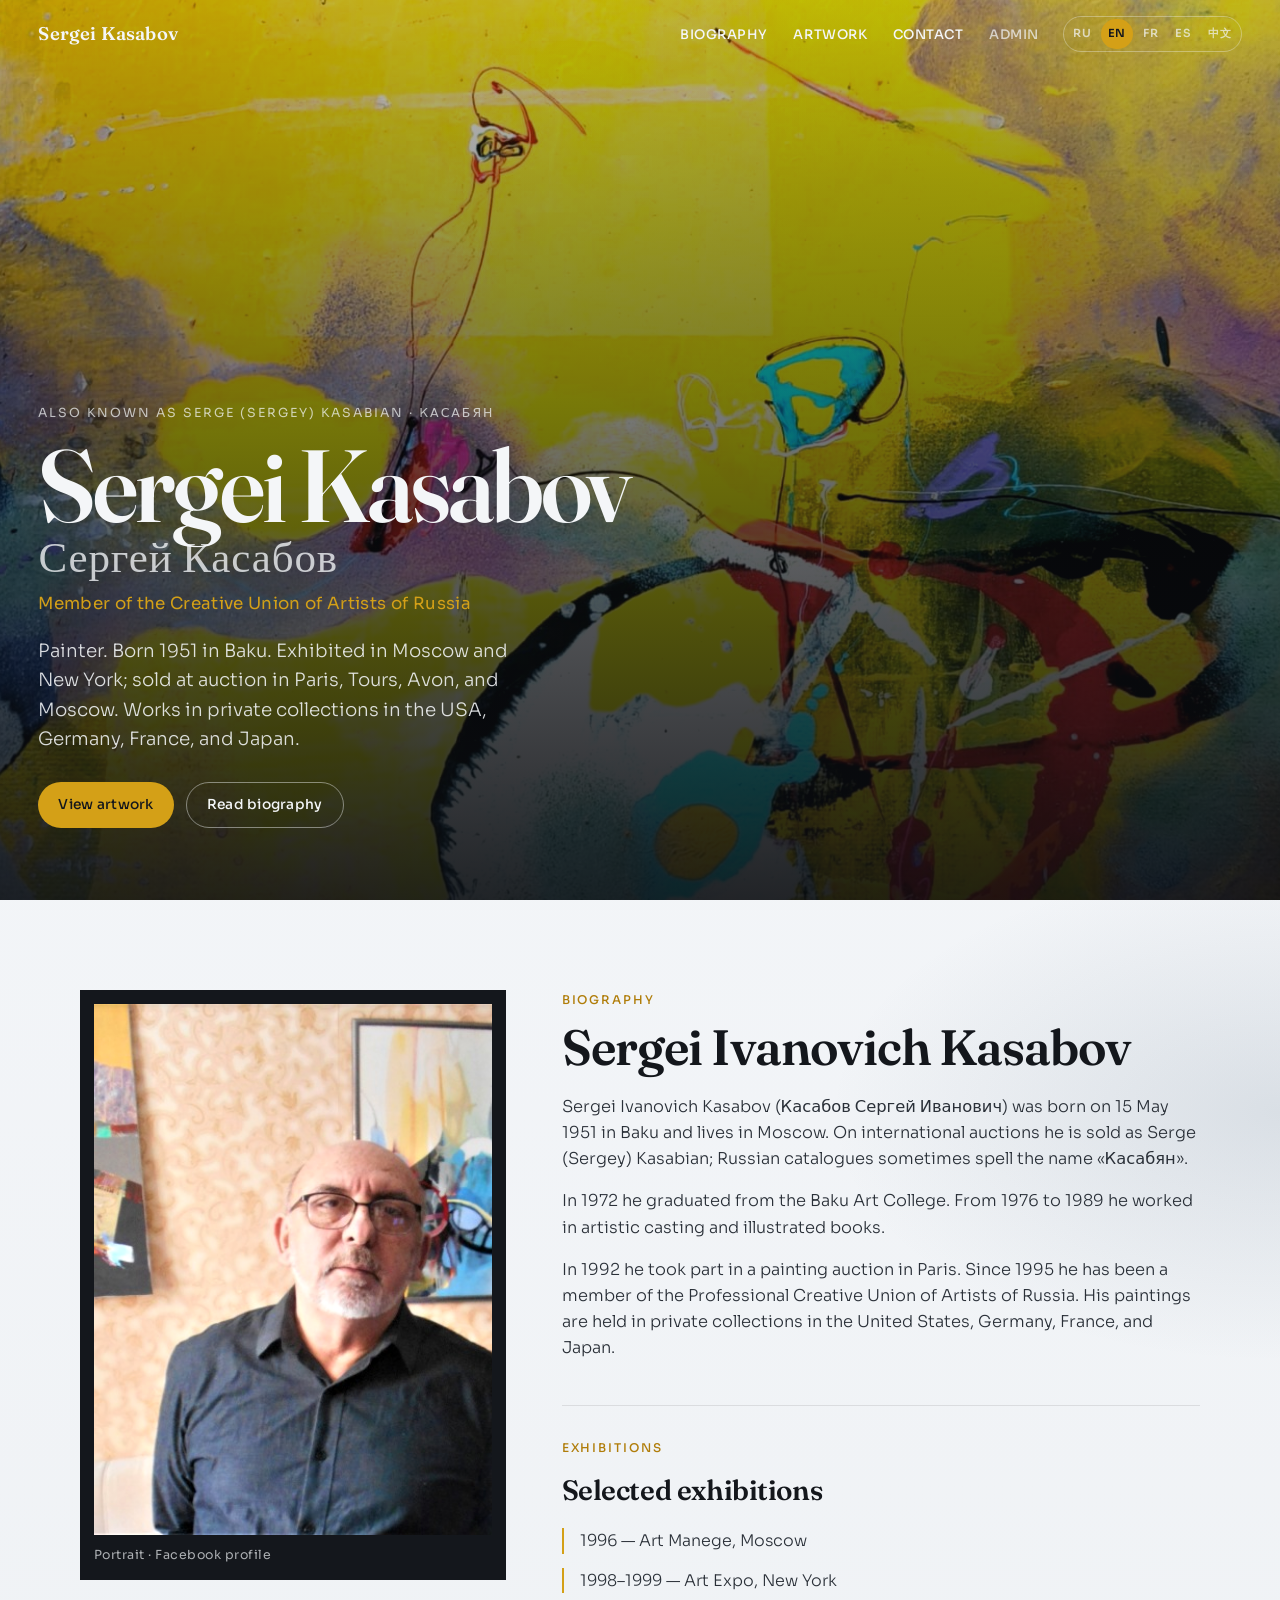
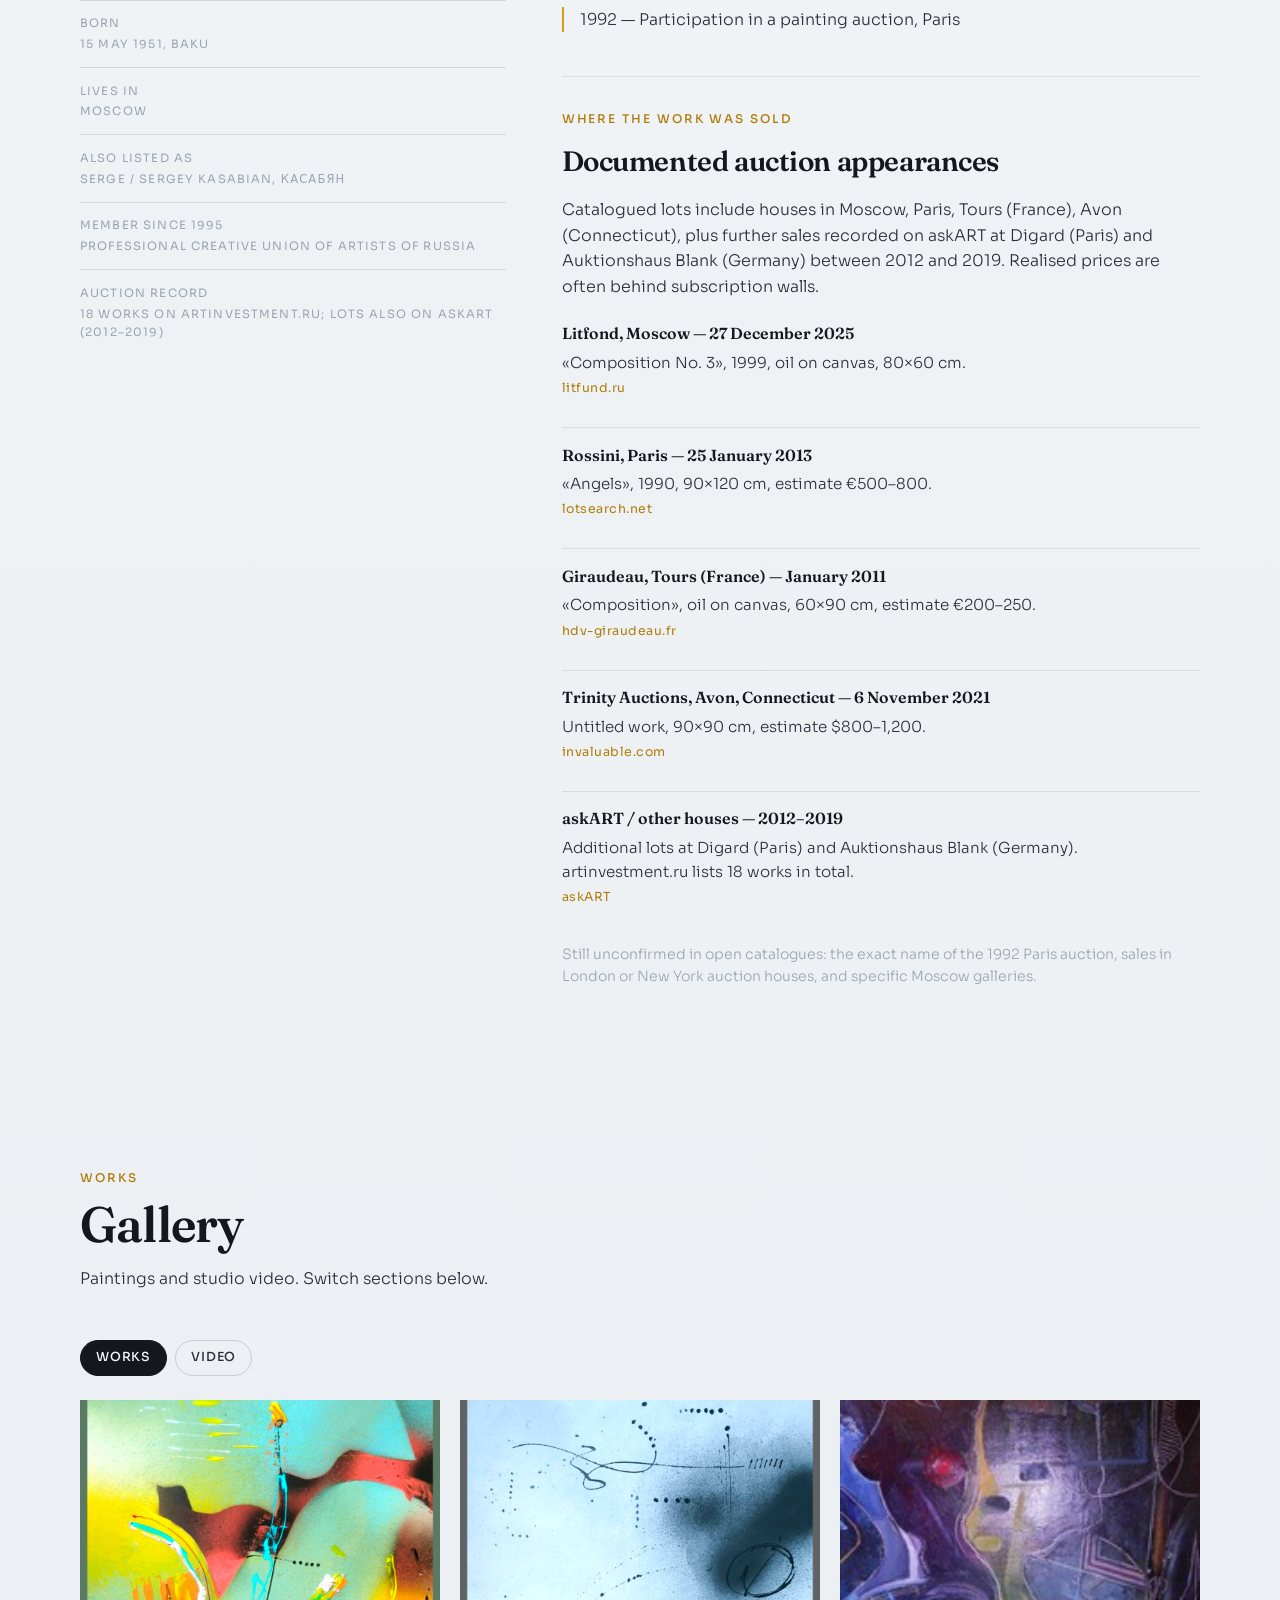
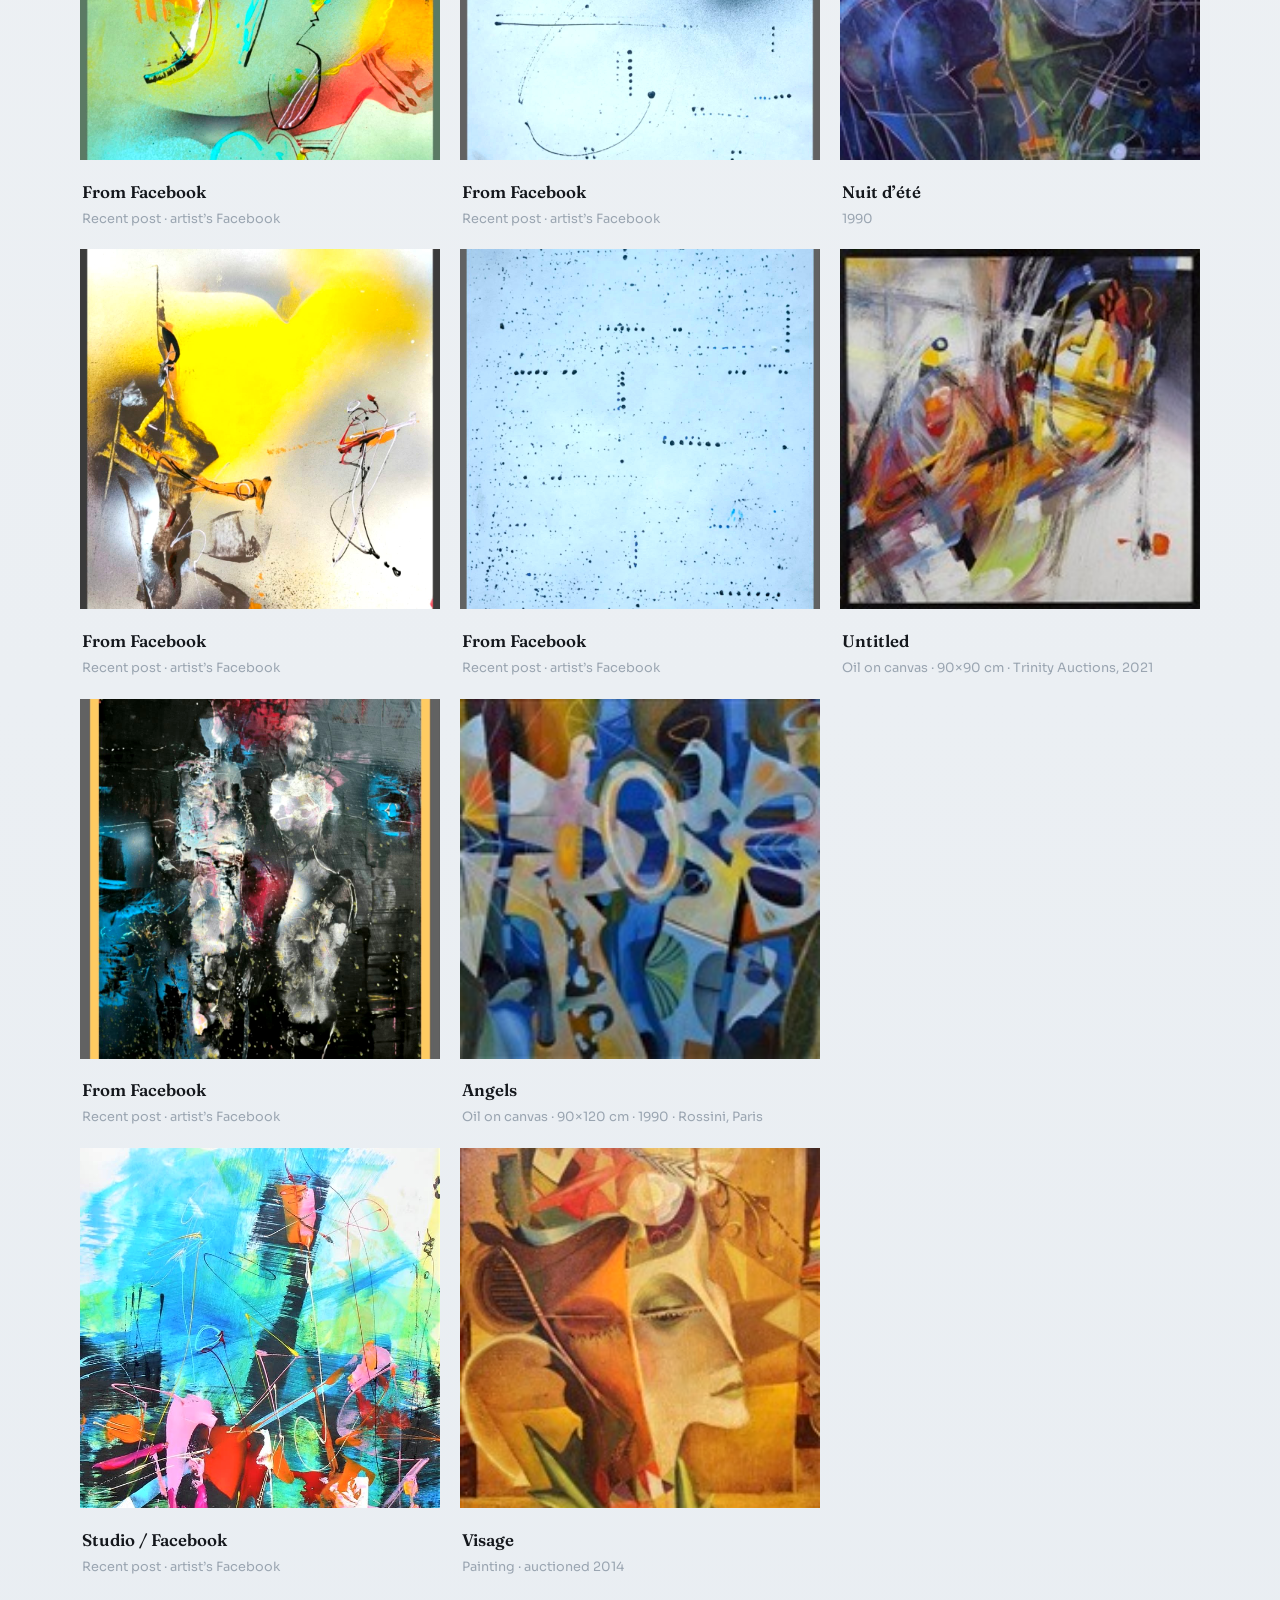
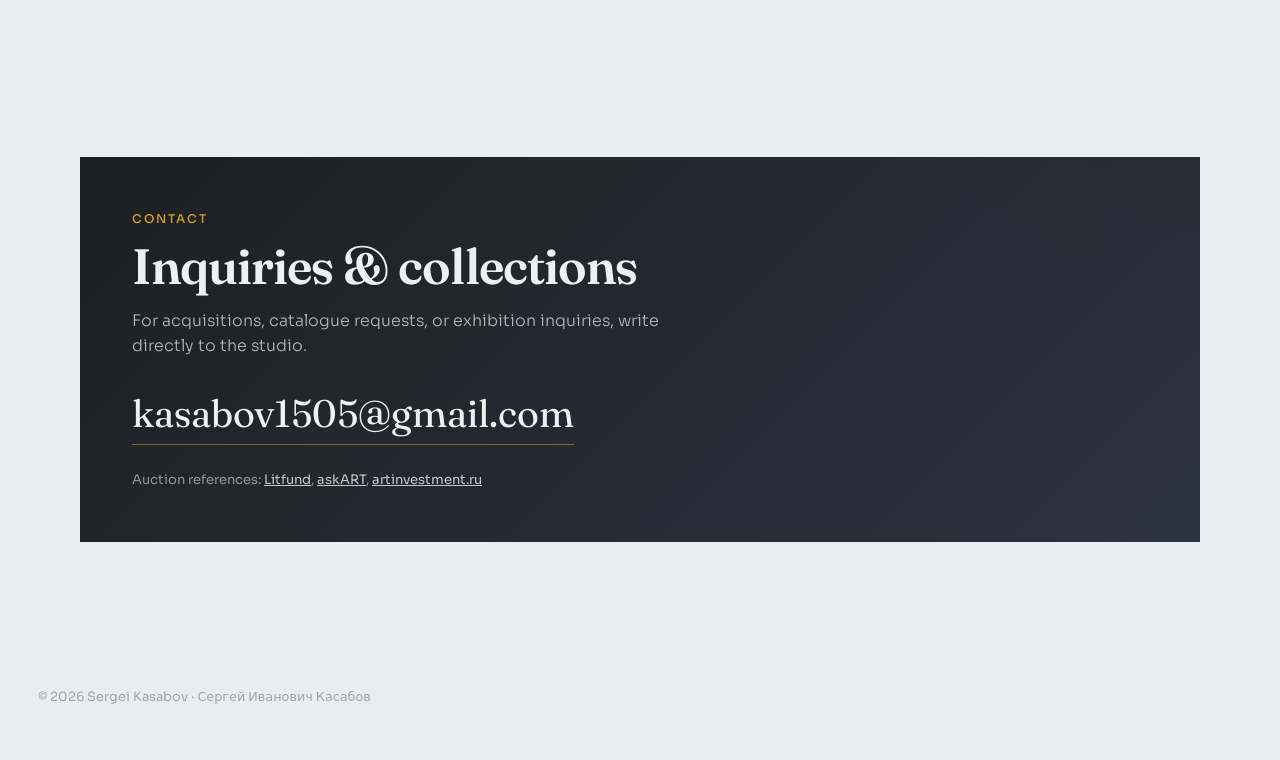
==== commit 5cdb9685: "Serve the Kasabov site on standard HTTPS and restore the hero painting. Move artist TLS to :443 (stu" ====
--- a/index.html
+++ b/index.html
@@ -42,7 +42,7 @@
       <section class="hero" aria-label="Introduction">
         <div class="hero__media" aria-hidden="true">
           <img
-            src="assets/studio/studio-057.jpg"
+            src="assets/hero/solar-eye.jpg"
             alt="Солнечный глаз"
             class="hero__img"
             data-hero-img
--- a/styles.css
+++ b/styles.css
@@ -1,1763 +1,1017 @@
-:root {-
-  --ink: #14171c;-
-  --ink-soft: #2a3038;-
-  --paper: #eef1f4;-
-  --paper-deep: #dfe5eb;-
-  --mist: #9aa5b1;-
-  --cadmium: #d4a017;-
-  --cadmium-deep: #b07d0a;-
-  --veil: rgba(12, 14, 18, 0.55);-
-  --font-display: "Fraunces", Georgia, serif;-
-  --font-body: "Sora", system-ui, sans-serif;-
-  --space: clamp(1.25rem, 3vw, 2.5rem);-
-  --max: 1120px;-
-  --ease: cubic-bezier(0.22, 1, 0.36, 1);-
-}-
--
-*,-
-*::before,-
-*::after {-
-  box-sizing: border-box;-
-}-
--
-html {-
-  scroll-behavior: smooth;-
-}-
--
-body {-
-  margin: 0;-
-  color: var(--ink);-
-  background:-
-    radial-gradient(1200px 600px at 10% -10%, rgba(212, 160, 23, 0.12), transparent 55%),-
-    radial-gradient(900px 500px at 100% 20%, rgba(70, 95, 120, 0.14), transparent 50%),-
-    linear-gradient(180deg, #f5f7fa 0%, var(--paper) 40%, #e8edf2 100%);-
-  font-family: var(--font-body);-
-  font-weight: 400;-
-  line-height: 1.6;-
-  text-rendering: optimizeLegibility;-
-}-
--
-img {-
-  max-width: 100%;-
-  display: block;-
-}-
--
-a {-
-  color: inherit;-
-}-
--
-.skip {-
-  position: absolute;-
-  left: -999px;-
-  top: 0;-
-  background: var(--ink);-
-  color: var(--paper);-
-  padding: 0.75rem 1rem;-
-  z-index: 100;-
-}-
--
-.skip:focus {-
-  left: 1rem;-
-  top: 1rem;-
-}-
--
-.site-header {-
-  position: fixed;-
-  inset: 0 0 auto;-
-  z-index: 40;-
-  display: flex;-
-  align-items: center;-
-  justify-content: space-between;-
-  gap: 1rem;-
-  padding: 1rem var(--space);-
-  color: #f4f6f8;-
-  transition: background 0.35s var(--ease), backdrop-filter 0.35s var(--ease),-
-    border-color 0.35s var(--ease), color 0.35s var(--ease);-
-  border-bottom: 1px solid transparent;-
-}-
--
-.site-header.is-scrolled {-
-  color: var(--ink);-
-  background: rgba(238, 241, 244, 0.86);-
-  backdrop-filter: blur(14px);-
-  border-bottom-color: rgba(20, 23, 28, 0.08);-
-}-
--
-.logo {-
-  font-family: var(--font-display);-
-  font-weight: 600;-
-  font-size: 1.15rem;-
-  letter-spacing: 0.01em;-
-  text-decoration: none;-
-  color: inherit;-
-}-
--
-.header__right {-
-  display: flex;-
-  align-items: center;-
-  gap: clamp(0.75rem, 2vw, 1.5rem);-
-  flex-wrap: wrap;-
-  justify-content: flex-end;-
-}-
--
-.nav {-
-  display: flex;-
-  gap: clamp(0.85rem, 2vw, 1.75rem);-
-}-
--
-.lang {-
-  display: inline-flex;-
-  align-items: center;-
-  gap: 0.15rem;-
-  padding: 0.15rem;-
-  border: 1px solid rgba(244, 246, 248, 0.35);-
-  border-radius: 999px;-
-}-
--
-.site-header.is-scrolled .lang {-
-  border-color: rgba(20, 23, 28, 0.14);-
-}-
--
-.lang__btn {-
-  appearance: none;-
-  border: 0;-
-  background: transparent;-
-  color: inherit;-
-  font: inherit;-
-  font-size: 0.7rem;-
-  font-weight: 600;-
-  letter-spacing: 0.04em;-
-  min-width: 1.9rem;-
-  padding: 0 0.45rem;-
-  min-height: 1.85rem;-
-  border-radius: 999px;-
-  cursor: pointer;-
-  opacity: 0.7;-
-}-
--
-.lang__btn.is-active,-
-.lang__btn[aria-pressed="true"] {-
-  background: var(--cadmium);-
-  color: var(--ink);-
-  opacity: 1;-
-}-
--
-.nav a {-
-  text-decoration: none;-
-  color: inherit;-
-  font-size: 0.82rem;-
-  font-weight: 500;-
-  letter-spacing: 0.04em;-
-  text-transform: uppercase;-
-  position: relative;-
-}-
--
-.nav a::after {-
-  content: "";-
-  position: absolute;-
-  left: 0;-
-  bottom: -0.25rem;-
-  width: 100%;-
-  height: 1px;-
-  background: var(--cadmium);-
-  transform: scaleX(0);-
-  transform-origin: left;-
-  transition: transform 0.35s var(--ease);-
-}-
--
-.nav a:hover::after,-
-.nav a:focus-visible::after {-
-  transform: scaleX(1);-
-}-
--
-.hero {-
-  position: relative;-
-  min-height: 100svh;-
-  display: grid;-
-  align-items: end;-
-  overflow: hidden;-
-  color: #f4f6f8;-
-}-
--
-.hero__media {-
-  position: absolute;-
-  inset: 0;-
-}-
--
-.hero__img {-
-  width: 100%;-
-  height: 100%;-
-  object-fit: cover;-
-  transform: scale(1.08);-
-  animation: drift 18s var(--ease) infinite alternate;-
-  filter: saturate(1.05) contrast(1.05);-
-}-
--
-.hero__veil {-
-  position: absolute;-
-  inset: 0;-
-  background:-
-    linear-gradient(180deg, rgba(10, 12, 16, 0.25) 0%, rgba(10, 12, 16, 0.72) 70%, rgba(10, 12, 16, 0.9) 100%),-
-    radial-gradient(800px 400px at 70% 20%, rgba(212, 160, 23, 0.18), transparent 60%);-
-}-
--
-.hero__copy {-
-  position: relative;-
-  z-index: 1;-
-  padding: calc(5.5rem + var(--space)) var(--space) clamp(3rem, 8vh, 5rem);-
-  max-width: 44rem;-
-  animation: rise 1s var(--ease) both;-
-}-
--
-.hero__aka {-
-  margin: 0 0 0.85rem;-
-  font-size: 0.78rem;-
-  letter-spacing: 0.16em;-
-  text-transform: uppercase;-
-  color: rgba(244, 246, 248, 0.72);-
-}-
--
-.hero__name {-
-  margin: 0;-
-  font-family: var(--font-display);-
-  font-weight: 600;-
-  font-size: clamp(3.1rem, 9vw, 6.4rem);-
-  line-height: 0.92;-
-  letter-spacing: -0.03em;-
-}-
--
-.hero__ru {-
-  display: block;-
-  margin-top: 0.35rem;-
-  font-size: 0.42em;-
-  font-weight: 400;-
-  letter-spacing: 0.02em;-
-  color: rgba(244, 246, 248, 0.78);-
-}-
--
-.hero__union {-
-  margin: 0.9rem 0 0;-
-  max-width: 34rem;-
-  font-size: clamp(0.92rem, 1.8vw, 1.05rem);-
-  font-weight: 400;-
-  letter-spacing: 0.02em;-
-  color: var(--cadmium);-
-}-
--
-.hero__lede {-
-  margin: 1.1rem 0 0;-
-  max-width: 32rem;-
-  font-size: clamp(1rem, 2.1vw, 1.15rem);-
-  font-weight: 300;-
-  color: rgba(244, 246, 248, 0.88);-
-}-
--
-.hero__actions {-
-  display: flex;-
-  flex-wrap: wrap;-
-  gap: 0.75rem;-
-  margin-top: 1.75rem;-
-}-
--
-.btn {-
-  display: inline-flex;-
-  align-items: center;-
-  justify-content: center;-
-  min-height: 2.75rem;-
-  padding: 0.7rem 1.25rem;-
-  border-radius: 999px;-
-  text-decoration: none;-
-  font-size: 0.86rem;-
-  font-weight: 500;-
-  letter-spacing: 0.02em;-
-  transition: transform 0.25s var(--ease), background 0.25s var(--ease),-
-    color 0.25s var(--ease), border-color 0.25s var(--ease);-
-}-
--
-.btn:hover {-
-  transform: translateY(-1px);-
-}-
--
-.btn--solid {-
-  background: var(--cadmium);-
-  color: var(--ink);-
-}-
--
-.btn--solid:hover {-
-  background: #e0b12a;-
-}-
--
-.btn--ghost {-
-  border: 1px solid rgba(244, 246, 248, 0.45);-
-  color: #f4f6f8;-
-}-
--
-.btn--ghost:hover {-
-  border-color: #f4f6f8;-
-  background: rgba(244, 246, 248, 0.08);-
-}-
--
-.section {-
-  padding: clamp(4.5rem, 10vh, 7rem) 0;-
-}-
--
-.section__inner {-
-  width: min(100% - (var(--space) * 2), var(--max));-
-  margin-inline: auto;-
-}-
--
-.section__head {-
-  max-width: 38rem;-
-  margin-bottom: clamp(2rem, 5vw, 3rem);-
-}-
--
-.eyebrow {-
-  margin: 0 0 0.65rem;-
-  font-size: 0.75rem;-
-  font-weight: 500;-
-  letter-spacing: 0.16em;-
-  text-transform: uppercase;-
-  color: var(--cadmium-deep);-
-}-
--
-h2 {-
-  margin: 0;-
-  font-family: var(--font-display);-
-  font-size: clamp(2rem, 4.5vw, 3.1rem);-
-  line-height: 1.1;-
-  letter-spacing: -0.02em;-
-  font-weight: 600;-
-}-
--
-.section__sub {-
-  margin: 0.9rem 0 0;-
-  color: var(--ink-soft);-
-  font-weight: 300;-
-  max-width: 36rem;-
-}-
--
-.bio__grid {-
-  display: grid;-
-  gap: clamp(2rem, 5vw, 3.5rem);-
-  grid-template-columns: 1fr;-
-  align-items: start;-
-}-
--
-@media (min-width: 880px) {-
-  .bio__grid {-
-    grid-template-columns: minmax(240px, 0.9fr) 1.35fr;-
-  }-
-}-
--
-.portrait {-
-  margin: 0;-
-  background: var(--ink);-
-  padding: 0.85rem;-
-}-
--
-.portrait img {-
-  width: 100%;-
-  aspect-ratio: 3 / 4;-
-  object-fit: cover;-
-  filter: contrast(1.05);-
-}-
--
-.portrait figcaption {-
-  margin-top: 0.7rem;-
-  color: rgba(238, 241, 244, 0.7);-
-  font-size: 0.78rem;-
-  letter-spacing: 0.04em;-
-}-
--
-.bio__facts {-
-  list-style: none;-
-  margin: 1.25rem 0 0;-
-  padding: 0;-
-  display: grid;-
-  gap: 0.85rem;-
-}-
--
-.bio__facts li {-
-  display: grid;-
-  gap: 0.15rem;-
-  padding-top: 0.85rem;-
-  border-top: 1px solid rgba(20, 23, 28, 0.12);-
-  font-size: 0.95rem;-
-}-
--
-.bio__facts span {-
-  font-size: 0.72rem;-
-  letter-spacing: 0.1em;-
-  text-transform: uppercase;-
-  color: var(--mist);-
-}-
--
-.prose {-
-  margin-top: 1.25rem;-
-  display: grid;-
-  gap: 1rem;-
-  color: var(--ink-soft);-
-  font-weight: 300;-
-  font-size: 1.02rem;-
-}-
--
-.prose p {-
-  margin: 0;-
-}-
--
-.bio__block {-
-  margin-top: clamp(2rem, 4vw, 2.75rem);-
-  padding-top: clamp(1.5rem, 3vw, 2rem);-
-  border-top: 1px solid rgba(20, 23, 28, 0.1);-
-}-
--
-.bio__block h3 {-
-  margin: 0.35rem 0 0;-
-  font-family: var(--font-display);-
-  font-size: clamp(1.35rem, 2.4vw, 1.75rem);-
-  font-weight: 600;-
-  letter-spacing: -0.015em;-
-}-
--
-.timeline,-
-.sales {-
-  list-style: none;-
-  margin: 1rem 0 0;-
-  padding: 0;-
-  display: grid;-
-  gap: 0.85rem;-
-}-
--
-.timeline li {-
-  padding-left: 1rem;-
-  border-left: 2px solid var(--cadmium);-
-  color: var(--ink-soft);-
-  font-weight: 300;-
-}-
--
-.bio__sales-intro {-
-  margin: 0.85rem 0 0;-
-  color: var(--ink-soft);-
-  font-weight: 300;-
-}-
--
-.sales li {-
-  display: grid;-
-  gap: 0.25rem;-
-  padding: 0.9rem 0;-
-  border-top: 1px solid rgba(20, 23, 28, 0.1);-
-}-
--
-.sales li:first-child {-
-  border-top: 0;-
-  padding-top: 0.35rem;-
-}-
--
-.sales strong {-
-  font-family: var(--font-display);-
-  font-weight: 600;-
-}-
--
-.sales span {-
-  color: var(--ink-soft);-
-  font-weight: 300;-
-  font-size: 0.95rem;-
-}-
--
-.sales__link {-
-  font-size: 0.78rem;-
-  letter-spacing: 0.04em;-
-  color: var(--cadmium-deep);-
-  text-decoration: none;-
-  width: fit-content;-
-}-
--
-.sales__link:hover {-
-  text-decoration: underline;-
-}-
--
-.bio__note {-
-  margin: 1.25rem 0 0;-
-  font-size: 0.88rem;-
-  color: var(--mist);-
-  font-weight: 300;-
-}-
--
-.works__alert {-
-  margin: 1rem 0 0;-
-  max-width: 40rem;-
-  padding: 0.85rem 1rem;-
-  background: rgba(212, 160, 23, 0.12);-
-  border-left: 3px solid var(--cadmium);-
-  color: var(--ink-soft);-
-  font-size: 0.9rem;-
-  font-weight: 300;-
-}-
--
-.works__filters {-
-  display: flex;-
-  flex-wrap: wrap;-
-  gap: 0.5rem;-
-  margin: 0 0 1.5rem;-
-}-
--
-.filter__btn {-
-  appearance: none;-
-  border: 1px solid rgba(20, 23, 28, 0.16);-
-  background: transparent;-
-  color: var(--ink-soft);-
-  font: inherit;-
-  font-size: 0.78rem;-
-  font-weight: 500;-
-  letter-spacing: 0.06em;-
-  text-transform: uppercase;-
-  min-height: 2.25rem;-
-  padding: 0.4rem 0.95rem;-
-  border-radius: 999px;-
-  cursor: pointer;-
-  transition: background 0.25s var(--ease), color 0.25s var(--ease),-
-    border-color 0.25s var(--ease);-
-}-
--
-.filter__btn:hover {-
-  border-color: rgba(20, 23, 28, 0.35);-
-  color: var(--ink);-
-}-
--
-.filter__btn.is-active,-
-.filter__btn[aria-pressed="true"] {-
-  background: var(--ink);-
-  border-color: var(--ink);-
-  color: #f4f6f8;-
-}-
--
-.gallery__open--video {-
-  position: relative;-
-}-
--
-.gallery__open--video video {-
-  width: 100%;-
-  display: block;-
-  background: #0c0e12;-
-}-
--
-.gallery__badge {-
-  position: absolute;-
-  left: 0.7rem;-
-  bottom: 0.7rem;-
-  padding: 0.3rem 0.55rem;-
-  background: rgba(12, 14, 18, 0.72);-
-  color: #f4f6f8;-
-  font-size: 0.68rem;-
-  letter-spacing: 0.08em;-
-  text-transform: uppercase;-
-}-
--
-.lightbox video {-
-  width: 100%;-
-  max-height: 78vh;-
-  background: #0c0e12;-
-}-
--
-.gallery {-
-  columns: 1;-
-  column-gap: 1.25rem;-
-}-
--
-@media (min-width: 640px) {-
-  .gallery {-
-    columns: 2;-
-  }-
-}-
--
-@media (min-width: 980px) {-
-  .gallery {-
-    columns: 3;-
-  }-
-}-
--
-.gallery__item {-
-  break-inside: avoid;-
-  margin: 0 0 1.25rem;-
-}-
--
-.gallery__open {-
-  appearance: none;-
-  border: 0;-
-  padding: 0;-
-  margin: 0;-
-  width: 100%;-
-  cursor: zoom-in;-
-  background: var(--paper-deep);-
-  overflow: hidden;-
-}-
--
-.gallery__open img {-
-  width: 100%;-
-  transition: transform 0.7s var(--ease), filter 0.7s var(--ease);-
-  filter: saturate(1.06) contrast(1.03);-
-}-
--
-.gallery__open:hover img,-
-.gallery__open:focus-visible img {-
-  transform: scale(1.04);-
-  filter: saturate(1.14) contrast(1.06);-
-}-
--
-.gallery__item figcaption {-
-  padding: 0.7rem 0.1rem 0;-
-}-
--
-.gallery__item strong {-
-  display: block;-
-  font-family: var(--font-display);-
-  font-weight: 600;-
-  font-size: 1.05rem;-
-}-
--
-.gallery__item span {-
-  display: block;-
-  margin-top: 0.2rem;-
-  font-size: 0.8rem;-
-  color: var(--mist);-
-}-
--
-.contact {-
-  padding-bottom: clamp(5rem, 12vh, 8rem);-
-}-
--
-.contact__panel {-
-  padding: clamp(2rem, 5vw, 3.25rem);-
-  background:-
-    linear-gradient(135deg, rgba(20, 23, 28, 0.96), rgba(32, 40, 52, 0.94)),-
-    radial-gradient(600px 280px at 100% 0%, rgba(212, 160, 23, 0.25), transparent 55%);-
-  color: #eef1f4;-
-}-
--
-.contact__panel .eyebrow {-
-  color: var(--cadmium);-
-}-
--
-.contact__panel .section__sub {-
-  color: rgba(238, 241, 244, 0.72);-
-}-
--
-.contact__email {-
-  display: inline-block;-
-  margin-top: 1.5rem;-
-  font-family: var(--font-display);-
-  font-size: clamp(1.5rem, 4vw, 2.4rem);-
-  text-decoration: none;-
-  border-bottom: 1px solid rgba(212, 160, 23, 0.55);-
-  transition: color 0.25s var(--ease), border-color 0.25s var(--ease);-
-}-
--
-.contact__email:hover,-
-.contact__email:focus-visible {-
-  color: var(--cadmium);-
-  border-color: var(--cadmium);-
-}-
--
-.contact__note {-
-  margin: 1.5rem 0 0;-
-  font-size: 0.82rem;-
-  color: rgba(238, 241, 244, 0.55);-
-}-
--
-.contact__note a {-
-  color: rgba(238, 241, 244, 0.8);-
-}-
--
-.site-footer {-
-  padding: 1.5rem var(--space) 2.5rem;-
-  color: var(--mist);-
-  font-size: 0.8rem;-
-}-
--
-.lightbox {-
-  border: 0;-
-  padding: 0;-
-  max-width: min(92vw, 900px);-
-  background: transparent;-
-  color: #fff;-
-}-
--
-.lightbox::backdrop {-
-  background: rgba(8, 10, 14, 0.82);-
-  backdrop-filter: blur(6px);-
-}-
--
-.lightbox img {-
-  width: 100%;-
-  max-height: 78vh;-
-  object-fit: contain;-
-  background: #0c0e12;-
-}-
--
-.lightbox p {-
-  margin: 0.75rem 0 0;-
-  font-size: 0.9rem;-
-}-
--
-.lightbox__close {-
-  appearance: none;-
-  border: 1px solid rgba(255, 255, 255, 0.35);-
-  background: transparent;-
-  color: #fff;-
-  margin-bottom: 0.75rem;-
-  padding: 0.45rem 0.85rem;-
-  cursor: pointer;-
-  font: inherit;-
-  font-size: 0.8rem;-
-  letter-spacing: 0.08em;-
-  text-transform: uppercase;-
-}-
--
-.reveal {-
-  opacity: 0;-
-  transform: translateY(1.25rem);-
-  transition: opacity 0.8s var(--ease), transform 0.8s var(--ease);-
-  transition-delay: var(--delay, 0s);-
-}-
--
-.reveal.is-in {-
-  opacity: 1;-
-  transform: none;-
-}-
--
-@keyframes drift {-
-  from {-
-    transform: scale(1.08) translate3d(0, 0, 0);-
-  }-
-  to {-
-    transform: scale(1.16) translate3d(-1.5%, 1%, 0);-
-  }-
-}-
--
-@keyframes rise {-
-  from {-
-    opacity: 0;-
-    transform: translateY(1.5rem);-
-  }-
-  to {-
-    opacity: 1;-
-    transform: none;-
-  }-
-}-
--
-@media (prefers-reduced-motion: reduce) {-
-  html {-
-    scroll-behavior: auto;-
-  }-
--
-  .hero__img,-
-  .hero__copy,-
-  .reveal,-
-  .gallery__open img {-
-    animation: none !important;-
-    transition: none !important;-
-    transform: none !important;-
-    opacity: 1 !important;-
-  }-
-}
-
-/* Admin */
-.admin-page {
-  min-height: 100vh;
-}
-
-.admin-header .btn {
-  padding: 0.45rem 0.9rem;
-  font-size: 0.8rem;
-}
-
-.admin-main {
-  padding-top: calc(5rem + var(--space));
-  padding-bottom: var(--space);
-}
-
-.admin-card {
-  background: rgba(255, 255, 255, 0.72);
-  border: 1px solid rgba(20, 23, 28, 0.08);
-  padding: 1.75rem;
-  max-width: 420px;
-}
-
-.admin-lead {
-  color: var(--ink-soft);
-  margin: 0.75rem 0 1.5rem;
-}
-
-.admin-form {
-  display: grid;
-  gap: 1rem;
-}
-
-.admin-form label {
-  display: grid;
-  gap: 0.4rem;
-  font-size: 0.8rem;
-  letter-spacing: 0.04em;
-  color: var(--ink-soft);
-}
-
-.admin-form input {
-  width: 100%;
-  padding: 0.75rem 0.9rem;
-  border: 1px solid rgba(20, 23, 28, 0.14);
-  background: #fff;
-  color: var(--ink);
-  font: inherit;
-}
-
-.admin-error {
-  color: #9b2c2c;
-  font-size: 0.9rem;
-}
-
-.admin-ok {
-  color: #2f6b4f;
-  font-size: 0.9rem;
-}
-
-.admin-dashboard .section-head {
-  margin-bottom: 2rem;
-  max-width: 40rem;
-}
-
-.admin-panels {
-  display: grid;
-  gap: 2rem;
-}
-
-.admin-dashboard .admin-panel {
-  max-width: none;
-}
-
-.admin-panel__head h2 {
-  font-family: var(--font-display);
-  font-size: 1.7rem;
-  font-weight: 600;
-  margin: 0 0 0.4rem;
-}
-
-.admin-panel__head p {
-  margin: 0 0 1.25rem;
-  color: var(--ink-soft);
-  font-size: 0.95rem;
-}
-
-.admin-upload-box {
-  display: grid;
-  gap: 0.9rem;
-  padding: 1rem;
-  border: 1px dashed rgba(20, 23, 28, 0.22);
-  background: rgba(255, 255, 255, 0.55);
-}
-
-.admin-drop {
-  display: grid;
-  justify-items: center;
-  gap: 0.35rem;
-  padding: 1.4rem 1rem;
-  border: 2px dashed rgba(20, 23, 28, 0.18);
-  background: #f7f8fa;
-  text-align: center;
-  cursor: pointer;
-  transition: border-color 0.2s var(--ease), background 0.2s var(--ease);
-}
-
-.admin-drop:hover,
-.admin-drop.is-drag,
-.admin-drop.has-file {
-  border-color: var(--cadmium);
-  background: rgba(212, 160, 23, 0.08);
-}
-
-.admin-drop__icon {
-  font-size: 1.6rem;
-  line-height: 1;
-  color: var(--cadmium-deep);
-}
-
-.admin-drop strong {
-  font-family: var(--font-display);
-  font-size: 1.15rem;
-}
-
-.admin-drop__hint {
-  font-size: 0.85rem;
-  color: var(--mist);
-}
-
-.admin-title-field {
-  display: grid;
-  gap: 0.35rem;
-  font-size: 0.8rem;
-  letter-spacing: 0.04em;
-  color: var(--ink-soft);
-}
-
-.admin-title-field input {
-  width: 100%;
-  padding: 0.75rem 0.9rem;
-  border: 1px solid rgba(20, 23, 28, 0.14);
-  background: #fff;
-  color: var(--ink);
-  font: inherit;
-}
-
-.admin-list-title {
-  margin: 1.5rem 0 0.75rem;
-  font-family: var(--font-display);
-  font-size: 1.15rem;
-  font-weight: 600;
-}
-
-.admin-list {
-  display: grid;
-  gap: 0.75rem;
-}
-
-.admin-row {
-  display: grid;
-  grid-template-columns: 72px minmax(0, 1fr) auto;
-  gap: 0.85rem;
-  align-items: center;
-  padding: 0.55rem;
-  background: #fff;
-  border: 1px solid rgba(20, 23, 28, 0.08);
-}
-
-.admin-row__media {
-  width: 72px;
-  height: 72px;
-  object-fit: cover;
-  display: block;
-  background: #0c0e12;
-}
-
-.admin-row__body {
-  display: grid;
-  gap: 0.2rem;
-  min-width: 0;
-}
-
-.admin-row__body strong {
-  font-size: 0.95rem;
-  overflow: hidden;
-  text-overflow: ellipsis;
-  white-space: nowrap;
-}
-
-.admin-row__body span {
-  font-size: 0.75rem;
-  color: var(--mist);
-  word-break: break-all;
-}
-
-.admin-empty {
-  color: var(--mist);
-  margin: 0;
-}
-
-.admin-delete {
-  appearance: none;
-  border: 1px solid #9b2c2c;
-  background: #9b2c2c;
-  color: #fff;
-  padding: 0.55rem 0.9rem;
-  font: inherit;
-  font-size: 0.8rem;
-  cursor: pointer;
-  white-space: nowrap;
-}
-
-.admin-delete:hover,
-.admin-delete:disabled {
-  background: var(--ink);
-  border-color: var(--ink);
-}
-
-.nav-admin {
-  opacity: 0.72;
-}
-
-@media (min-width: 900px) {
-  .admin-panels {
-    grid-template-columns: 1fr 1fr;
-    align-items: start;
-  }
-}
-
-@media (max-width: 560px) {
-  .admin-row {
-    grid-template-columns: 64px minmax(0, 1fr);
-  }
-
-  .admin-delete {
-    grid-column: 1 / -1;
-    justify-self: stretch;
-  }
-}
+:root {
+  --ink: #14171c;
+  --ink-soft: #2a3038;
+  --paper: #eef1f4;
+  --paper-deep: #dfe5eb;
+  --mist: #9aa5b1;
+  --cadmium: #d4a017;
+  --cadmium-deep: #b07d0a;
+  --veil: rgba(12, 14, 18, 0.55);
+  --font-display: "Fraunces", Georgia, serif;
+  --font-body: "Sora", system-ui, sans-serif;
+  --space: clamp(1.25rem, 3vw, 2.5rem);
+  --max: 1120px;
+  --ease: cubic-bezier(0.22, 1, 0.36, 1);
+}
+
+*,
+*::before,
+*::after {
+  box-sizing: border-box;
+}
+
+html {
+  scroll-behavior: smooth;
+}
+
+body {
+  margin: 0;
+  color: var(--ink);
+  background:
+    radial-gradient(1200px 600px at 10% -10%, rgba(212, 160, 23, 0.12), transparent 55%),
+    radial-gradient(900px 500px at 100% 20%, rgba(70, 95, 120, 0.14), transparent 50%),
+    linear-gradient(180deg, #f5f7fa 0%, var(--paper) 40%, #e8edf2 100%);
+  font-family: var(--font-body);
+  font-weight: 400;
+  line-height: 1.6;
+  text-rendering: optimizeLegibility;
+}
+
+img {
+  max-width: 100%;
+  display: block;
+}
+
+a {
+  color: inherit;
+}
+
+.skip {
+  position: absolute;
+  left: -999px;
+  top: 0;
+  background: var(--ink);
+  color: var(--paper);
+  padding: 0.75rem 1rem;
+  z-index: 100;
+}
+
+.skip:focus {
+  left: 1rem;
+  top: 1rem;
+}
+
+.site-header {
+  position: fixed;
+  inset: 0 0 auto;
+  z-index: 40;
+  display: flex;
+  align-items: center;
+  justify-content: space-between;
+  gap: 1rem;
+  padding: 1rem var(--space);
+  color: #f4f6f8;
+  transition: background 0.35s var(--ease), backdrop-filter 0.35s var(--ease),
+    border-color 0.35s var(--ease), color 0.35s var(--ease);
+  border-bottom: 1px solid transparent;
+}
+
+.site-header.is-scrolled {
+  color: var(--ink);
+  background: rgba(238, 241, 244, 0.86);
+  backdrop-filter: blur(14px);
+  border-bottom-color: rgba(20, 23, 28, 0.08);
+}
+
+.logo {
+  font-family: var(--font-display);
+  font-weight: 600;
+  font-size: 1.15rem;
+  letter-spacing: 0.01em;
+  text-decoration: none;
+  color: inherit;
+}
+
+.header__right {
+  display: flex;
+  align-items: center;
+  gap: clamp(0.75rem, 2vw, 1.5rem);
+  flex-wrap: wrap;
+  justify-content: flex-end;
+}
+
+.nav {
+  display: flex;
+  gap: clamp(0.85rem, 2vw, 1.75rem);
+}
+
+.lang {
+  display: inline-flex;
+  align-items: center;
+  gap: 0.15rem;
+  padding: 0.15rem;
+  border: 1px solid rgba(244, 246, 248, 0.35);
+  border-radius: 999px;
+}
+
+.site-header.is-scrolled .lang {
+  border-color: rgba(20, 23, 28, 0.14);
+}
+
+.lang__btn {
+  appearance: none;
+  border: 0;
+  background: transparent;
+  color: inherit;
+  font: inherit;
+  font-size: 0.7rem;
+  font-weight: 600;
+  letter-spacing: 0.04em;
+  min-width: 1.9rem;
+  padding: 0 0.45rem;
+  min-height: 1.85rem;
+  border-radius: 999px;
+  cursor: pointer;
+  opacity: 0.7;
+}
+
+.lang__btn.is-active,
+.lang__btn[aria-pressed="true"] {
+  background: var(--cadmium);
+  color: var(--ink);
+  opacity: 1;
+}
+
+.nav a {
+  text-decoration: none;
+  color: inherit;
+  font-size: 0.82rem;
+  font-weight: 500;
+  letter-spacing: 0.04em;
+  text-transform: uppercase;
+  position: relative;
+}
+
+.nav a::after {
+  content: "";
+  position: absolute;
+  left: 0;
+  bottom: -0.25rem;
+  width: 100%;
+  height: 1px;
+  background: var(--cadmium);
+  transform: scaleX(0);
+  transform-origin: left;
+  transition: transform 0.35s var(--ease);
+}
+
+.nav a:hover::after,
+.nav a:focus-visible::after {
+  transform: scaleX(1);
+}
+
+.hero {
+  position: relative;
+  min-height: 100svh;
+  display: grid;
+  align-items: end;
+  overflow: hidden;
+  color: #f4f6f8;
+}
+
+.hero__media {
+  position: absolute;
+  inset: 0;
+}
+
+.hero__img {
+  width: 100%;
+  height: 100%;
+  object-fit: cover;
+  transform: scale(1.08);
+  animation: drift 18s var(--ease) infinite alternate;
+  filter: saturate(1.05) contrast(1.05);
+}
+
+.hero__veil {
+  position: absolute;
+  inset: 0;
+  background:
+    linear-gradient(180deg, rgba(10, 12, 16, 0.25) 0%, rgba(10, 12, 16, 0.72) 70%, rgba(10, 12, 16, 0.9) 100%),
+    radial-gradient(800px 400px at 70% 20%, rgba(212, 160, 23, 0.18), transparent 60%);
+}
+
+.hero__copy {
+  position: relative;
+  z-index: 1;
+  padding: calc(5.5rem + var(--space)) var(--space) clamp(3rem, 8vh, 5rem);
+  max-width: 44rem;
+  animation: rise 1s var(--ease) both;
+}
+
+.hero__aka {
+  margin: 0 0 0.85rem;
+  font-size: 0.78rem;
+  letter-spacing: 0.16em;
+  text-transform: uppercase;
+  color: rgba(244, 246, 248, 0.72);
+}
+
+.hero__name {
+  margin: 0;
+  font-family: var(--font-display);
+  font-weight: 600;
+  font-size: clamp(3.1rem, 9vw, 6.4rem);
+  line-height: 0.92;
+  letter-spacing: -0.03em;
+}
+
+.hero__ru {
+  display: block;
+  margin-top: 0.35rem;
+  font-size: 0.42em;
+  font-weight: 400;
+  letter-spacing: 0.02em;
+  color: rgba(244, 246, 248, 0.78);
+}
+
+.hero__union {
+  margin: 0.9rem 0 0;
+  max-width: 34rem;
+  font-size: clamp(0.92rem, 1.8vw, 1.05rem);
+  font-weight: 400;
+  letter-spacing: 0.02em;
+  color: var(--cadmium);
+}
+
+.hero__lede {
+  margin: 1.1rem 0 0;
+  max-width: 32rem;
+  font-size: clamp(1rem, 2.1vw, 1.15rem);
+  font-weight: 300;
+  color: rgba(244, 246, 248, 0.88);
+}
+
+.hero__actions {
+  display: flex;
+  flex-wrap: wrap;
+  gap: 0.75rem;
+  margin-top: 1.75rem;
+}
+
+.btn {
+  display: inline-flex;
+  align-items: center;
+  justify-content: center;
+  min-height: 2.75rem;
+  padding: 0.7rem 1.25rem;
+  border-radius: 999px;
+  text-decoration: none;
+  font-size: 0.86rem;
+  font-weight: 500;
+  letter-spacing: 0.02em;
+  transition: transform 0.25s var(--ease), background 0.25s var(--ease),
+    color 0.25s var(--ease), border-color 0.25s var(--ease);
+}
+
+.btn:hover {
+  transform: translateY(-1px);
+}
+
+.btn--solid {
+  background: var(--cadmium);
+  color: var(--ink);
+}
+
+.btn--solid:hover {
+  background: #e0b12a;
+}
+
+.btn--ghost {
+  border: 1px solid rgba(244, 246, 248, 0.45);
+  color: #f4f6f8;
+}
+
+.btn--ghost:hover {
+  border-color: #f4f6f8;
+  background: rgba(244, 246, 248, 0.08);
+}
+
+.section {
+  padding: clamp(4.5rem, 10vh, 7rem) 0;
+}
+
+.section__inner {
+  width: min(100% - (var(--space) * 2), var(--max));
+  margin-inline: auto;
+}
+
+.section__head {
+  max-width: 38rem;
+  margin-bottom: clamp(2rem, 5vw, 3rem);
+}
+
+.eyebrow {
+  margin: 0 0 0.65rem;
+  font-size: 0.75rem;
+  font-weight: 500;
+  letter-spacing: 0.16em;
+  text-transform: uppercase;
+  color: var(--cadmium-deep);
+}
+
+h2 {
+  margin: 0;
+  font-family: var(--font-display);
+  font-size: clamp(2rem, 4.5vw, 3.1rem);
+  line-height: 1.1;
+  letter-spacing: -0.02em;
+  font-weight: 600;
+}
+
+.section__sub {
+  margin: 0.9rem 0 0;
+  color: var(--ink-soft);
+  font-weight: 300;
+  max-width: 36rem;
+}
+
+.bio__grid {
+  display: grid;
+  gap: clamp(2rem, 5vw, 3.5rem);
+  grid-template-columns: 1fr;
+  align-items: start;
+}
+
+@media (min-width: 880px) {
+  .bio__grid {
+    grid-template-columns: minmax(240px, 0.9fr) 1.35fr;
+  }
+}
+
+.portrait {
+  margin: 0;
+  background: var(--ink);
+  padding: 0.85rem;
+}
+
+.portrait img {
+  width: 100%;
+  aspect-ratio: 3 / 4;
+  object-fit: cover;
+  filter: contrast(1.05);
+}
+
+.portrait figcaption {
+  margin-top: 0.7rem;
+  color: rgba(238, 241, 244, 0.7);
+  font-size: 0.78rem;
+  letter-spacing: 0.04em;
+}
+
+.bio__facts {
+  list-style: none;
+  margin: 1.25rem 0 0;
+  padding: 0;
+  display: grid;
+  gap: 0.85rem;
+}
+
+.bio__facts li {
+  display: grid;
+  gap: 0.15rem;
+  padding-top: 0.85rem;
+  border-top: 1px solid rgba(20, 23, 28, 0.12);
+  font-size: 0.95rem;
+}
+
+.bio__facts span {
+  font-size: 0.72rem;
+  letter-spacing: 0.1em;
+  text-transform: uppercase;
+  color: var(--mist);
+}
+
+.prose {
+  margin-top: 1.25rem;
+  display: grid;
+  gap: 1rem;
+  color: var(--ink-soft);
+  font-weight: 300;
+  font-size: 1.02rem;
+}
+
+.prose p {
+  margin: 0;
+}
+
+.bio__block {
+  margin-top: clamp(2rem, 4vw, 2.75rem);
+  padding-top: clamp(1.5rem, 3vw, 2rem);
+  border-top: 1px solid rgba(20, 23, 28, 0.1);
+}
+
+.bio__block h3 {
+  margin: 0.35rem 0 0;
+  font-family: var(--font-display);
+  font-size: clamp(1.35rem, 2.4vw, 1.75rem);
+  font-weight: 600;
+  letter-spacing: -0.015em;
+}
+
+.timeline,
+.sales {
+  list-style: none;
+  margin: 1rem 0 0;
+  padding: 0;
+  display: grid;
+  gap: 0.85rem;
+}
+
+.timeline li {
+  padding-left: 1rem;
+  border-left: 2px solid var(--cadmium);
+  color: var(--ink-soft);
+  font-weight: 300;
+}
+
+.bio__sales-intro {
+  margin: 0.85rem 0 0;
+  color: var(--ink-soft);
+  font-weight: 300;
+}
+
+.sales li {
+  display: grid;
+  gap: 0.25rem;
+  padding: 0.9rem 0;
+  border-top: 1px solid rgba(20, 23, 28, 0.1);
+}
+
+.sales li:first-child {
+  border-top: 0;
+  padding-top: 0.35rem;
+}
+
+.sales strong {
+  font-family: var(--font-display);
+  font-weight: 600;
+}
+
+.sales span {
+  color: var(--ink-soft);
+  font-weight: 300;
+  font-size: 0.95rem;
+}
+
+.sales__link {
+  font-size: 0.78rem;
+  letter-spacing: 0.04em;
+  color: var(--cadmium-deep);
+  text-decoration: none;
+  width: fit-content;
+}
+
+.sales__link:hover {
+  text-decoration: underline;
+}
+
+.bio__note {
+  margin: 1.25rem 0 0;
+  font-size: 0.88rem;
+  color: var(--mist);
+  font-weight: 300;
+}
+
+.works__alert {
+  margin: 1rem 0 0;
+  max-width: 40rem;
+  padding: 0.85rem 1rem;
+  background: rgba(212, 160, 23, 0.12);
+  border-left: 3px solid var(--cadmium);
+  color: var(--ink-soft);
+  font-size: 0.9rem;
+  font-weight: 300;
+}
+
+.works__filters {
+  display: flex;
+  flex-wrap: wrap;
+  gap: 0.5rem;
+  margin: 0 0 1.5rem;
+}
+
+.filter__btn {
+  appearance: none;
+  border: 1px solid rgba(20, 23, 28, 0.16);
+  background: transparent;
+  color: var(--ink-soft);
+  font: inherit;
+  font-size: 0.78rem;
+  font-weight: 500;
+  letter-spacing: 0.06em;
+  text-transform: uppercase;
+  min-height: 2.25rem;
+  padding: 0.4rem 0.95rem;
+  border-radius: 999px;
+  cursor: pointer;
+  transition: background 0.25s var(--ease), color 0.25s var(--ease),
+    border-color 0.25s var(--ease);
+}
+
+.filter__btn:hover {
+  border-color: rgba(20, 23, 28, 0.35);
+  color: var(--ink);
+}
+
+.filter__btn.is-active,
+.filter__btn[aria-pressed="true"] {
+  background: var(--ink);
+  border-color: var(--ink);
+  color: #f4f6f8;
+}
+
+.gallery__open--video {
+  position: relative;
+}
+
+.gallery__open--video video {
+  width: 100%;
+  display: block;
+  background: #0c0e12;
+}
+
+.gallery__badge {
+  position: absolute;
+  left: 0.7rem;
+  bottom: 0.7rem;
+  padding: 0.3rem 0.55rem;
+  background: rgba(12, 14, 18, 0.72);
+  color: #f4f6f8;
+  font-size: 0.68rem;
+  letter-spacing: 0.08em;
+  text-transform: uppercase;
+}
+
+.lightbox video {
+  width: 100%;
+  max-height: 78vh;
+  background: #0c0e12;
+}
+
+.gallery {
+  columns: 1;
+  column-gap: 1.25rem;
+}
+
+@media (min-width: 640px) {
+  .gallery {
+    columns: 2;
+  }
+}
+
+@media (min-width: 980px) {
+  .gallery {
+    columns: 3;
+  }
+}
+
+.gallery__item {
+  break-inside: avoid;
+  margin: 0 0 1.25rem;
+}
+
+.gallery__open {
+  appearance: none;
+  border: 0;
+  padding: 0;
+  margin: 0;
+  width: 100%;
+  cursor: zoom-in;
+  background: var(--paper-deep);
+  overflow: hidden;
+}
+
+.gallery__open img,
+.gallery__open video {
+  width: 100%;
+  display: block;
+  aspect-ratio: 1 / 1;
+  object-fit: cover;
+  background: var(--paper-deep);
+  transition: transform 0.7s var(--ease), filter 0.7s var(--ease);
+  filter: saturate(1.06) contrast(1.03);
+}
+
+.gallery__open:hover img,
+.gallery__open:hover video,
+.gallery__open:focus-visible img,
+.gallery__open:focus-visible video {
+  transform: scale(1.04);
+  filter: saturate(1.14) contrast(1.06);
+}
+
+.gallery__item figcaption {
+  padding: 0.7rem 0.1rem 0;
+}
+
+.gallery__item strong {
+  display: block;
+  font-family: var(--font-display);
+  font-weight: 600;
+  font-size: 1.05rem;
+}
+
+.gallery__item span {
+  display: block;
+  margin-top: 0.2rem;
+  font-size: 0.8rem;
+  color: var(--mist);
+}
+
+.contact {
+  padding-bottom: clamp(5rem, 12vh, 8rem);
+}
+
+.contact__panel {
+  padding: clamp(2rem, 5vw, 3.25rem);
+  background:
+    linear-gradient(135deg, rgba(20, 23, 28, 0.96), rgba(32, 40, 52, 0.94)),
+    radial-gradient(600px 280px at 100% 0%, rgba(212, 160, 23, 0.25), transparent 55%);
+  color: #eef1f4;
+}
+
+.contact__panel .eyebrow {
+  color: var(--cadmium);
+}
+
+.contact__panel .section__sub {
+  color: rgba(238, 241, 244, 0.72);
+}
+
+.contact__email {
+  display: inline-block;
+  margin-top: 1.5rem;
+  font-family: var(--font-display);
+  font-size: clamp(1.5rem, 4vw, 2.4rem);
+  text-decoration: none;
+  border-bottom: 1px solid rgba(212, 160, 23, 0.55);
+  transition: color 0.25s var(--ease), border-color 0.25s var(--ease);
+}
+
+.contact__email:hover,
+.contact__email:focus-visible {
+  color: var(--cadmium);
+  border-color: var(--cadmium);
+}
+
+.contact__note {
+  margin: 1.5rem 0 0;
+  font-size: 0.82rem;
+  color: rgba(238, 241, 244, 0.55);
+}
+
+.contact__note a {
+  color: rgba(238, 241, 244, 0.8);
+}
+
+.site-footer {
+  padding: 1.5rem var(--space) 2.5rem;
+  color: var(--mist);
+  font-size: 0.8rem;
+}
+
+.lightbox {
+  border: 0;
+  padding: 0;
+  max-width: min(92vw, 900px);
+  background: transparent;
+  color: #fff;
+}
+
+.lightbox::backdrop {
+  background: rgba(8, 10, 14, 0.82);
+  backdrop-filter: blur(6px);
+}
+
+.lightbox img {
+  width: 100%;
+  max-height: 78vh;
+  object-fit: contain;
+  background: #0c0e12;
+}
+
+.lightbox p {
+  margin: 0.75rem 0 0;
+  font-size: 0.9rem;
+}
+
+.lightbox__close {
+  appearance: none;
+  border: 1px solid rgba(255, 255, 255, 0.35);
+  background: transparent;
+  color: #fff;
+  margin-bottom: 0.75rem;
+  padding: 0.45rem 0.85rem;
+  cursor: pointer;
+  font: inherit;
+  font-size: 0.8rem;
+  letter-spacing: 0.08em;
+  text-transform: uppercase;
+}
+
+.reveal {
+  opacity: 0;
+  transform: translateY(1.25rem);
+  transition: opacity 0.8s var(--ease), transform 0.8s var(--ease);
+  transition-delay: var(--delay, 0s);
+}
+
+.reveal.is-in {
+  opacity: 1;
+  transform: none;
+}
+
+@keyframes drift {
+  from {
+    transform: scale(1.08) translate3d(0, 0, 0);
+  }
+  to {
+    transform: scale(1.16) translate3d(-1.5%, 1%, 0);
+  }
+}
+
+@keyframes rise {
+  from {
+    opacity: 0;
+    transform: translateY(1.5rem);
+  }
+  to {
+    opacity: 1;
+    transform: none;
+  }
+}
+
+@media (prefers-reduced-motion: reduce) {
+  html {
+    scroll-behavior: auto;
+  }
+
+  .hero__img,
+  .hero__copy,
+  .reveal,
+  .gallery__open img {
+    animation: none !important;
+    transition: none !important;
+    transform: none !important;
+    opacity: 1 !important;
+  }
+}
+
+/* Admin */
+.admin-page {
+  min-height: 100vh;
+}
+
+.admin-header .btn {
+  padding: 0.45rem 0.9rem;
+  font-size: 0.8rem;
+}
+
+.admin-main {
+  padding-top: calc(5rem + var(--space));
+  padding-bottom: var(--space);
+}
+
+.admin-card {
+  background: rgba(255, 255, 255, 0.72);
+  border: 1px solid rgba(20, 23, 28, 0.08);
+  padding: 1.75rem;
+  max-width: 420px;
+}
+
+.admin-lead {
+  color: var(--ink-soft);
+  margin: 0.75rem 0 1.5rem;
+}
+
+.admin-form {
+  display: grid;
+  gap: 1rem;
+}
+
+.admin-form label {
+  display: grid;
+  gap: 0.4rem;
+  font-size: 0.8rem;
+  letter-spacing: 0.04em;
+  color: var(--ink-soft);
+}
+
+.admin-form input {
+  width: 100%;
+  padding: 0.75rem 0.9rem;
+  border: 1px solid rgba(20, 23, 28, 0.14);
+  background: #fff;
+  color: var(--ink);
+  font: inherit;
+}
+
+.admin-error {
+  color: #9b2c2c;
+  font-size: 0.9rem;
+}
+
+.admin-ok {
+  color: #2f6b4f;
+  font-size: 0.9rem;
+}
+
+.admin-dashboard .section-head {
+  margin-bottom: 2rem;
+  max-width: 40rem;
+}
+
+.admin-panels {
+  display: grid;
+  gap: 2rem;
+}
+
+.admin-dashboard .admin-panel {
+  max-width: none;
+}
+
+.admin-panel__head h2 {
+  font-family: var(--font-display);
+  font-size: 1.7rem;
+  font-weight: 600;
+  margin: 0 0 0.4rem;
+}
+
+.admin-panel__head p {
+  margin: 0 0 1.25rem;
+  color: var(--ink-soft);
+  font-size: 0.95rem;
+}
+
+.admin-upload-box {
+  display: grid;
+  gap: 0.9rem;
+  padding: 1rem;
+  border: 1px dashed rgba(20, 23, 28, 0.22);
+  background: rgba(255, 255, 255, 0.55);
+}
+
+.admin-drop {
+  display: grid;
+  justify-items: center;
+  gap: 0.35rem;
+  padding: 1.4rem 1rem;
+  border: 2px dashed rgba(20, 23, 28, 0.18);
+  background: #f7f8fa;
+  text-align: center;
+  cursor: pointer;
+  transition: border-color 0.2s var(--ease), background 0.2s var(--ease);
+}
+
+.admin-drop:hover,
+.admin-drop.is-drag,
+.admin-drop.has-file {
+  border-color: var(--cadmium);
+  background: rgba(212, 160, 23, 0.08);
+}
+
+.admin-drop__icon {
+  font-size: 1.6rem;
+  line-height: 1;
+  color: var(--cadmium-deep);
+}
+
+.admin-drop strong {
+  font-family: var(--font-display);
+  font-size: 1.15rem;
+}
+
+.admin-drop__hint {
+  font-size: 0.85rem;
+  color: var(--mist);
+}
+
+.admin-title-field {
+  display: grid;
+  gap: 0.35rem;
+  font-size: 0.8rem;
+  letter-spacing: 0.04em;
+  color: var(--ink-soft);
+}
+
+.admin-title-field input {
+  width: 100%;
+  padding: 0.75rem 0.9rem;
+  border: 1px solid rgba(20, 23, 28, 0.14);
+  background: #fff;
+  color: var(--ink);
+  font: inherit;
+}
+
+.admin-list-title {
+  margin: 1.5rem 0 0.75rem;
+  font-family: var(--font-display);
+  font-size: 1.15rem;
+  font-weight: 600;
+}
+
+.admin-list {
+  display: grid;
+  gap: 0.75rem;
+}
+
+.admin-row {
+  display: grid;
+  grid-template-columns: 72px auto minmax(0, 1fr);
+  gap: 0.85rem;
+  align-items: center;
+  padding: 0.55rem;
+  background: #fff;
+  border: 1px solid rgba(20, 23, 28, 0.08);
+}
+
+.admin-row__media {
+  width: 72px;
+  height: 72px;
+  object-fit: cover;
+  display: block;
+  background: #0c0e12;
+  flex-shrink: 0;
+}
+
+.admin-row__body {
+  display: grid;
+  gap: 0.2rem;
+  min-width: 0;
+}
+
+.admin-row__body strong {
+  font-size: 0.95rem;
+  overflow: hidden;
+  text-overflow: ellipsis;
+  white-space: nowrap;
+}
+
+.admin-row__body span {
+  font-size: 0.75rem;
+  color: var(--mist);
+  word-break: break-all;
+}
+
+.admin-empty {
+  color: var(--mist);
+  margin: 0;
+}
+
+.admin-delete {
+  appearance: none;
+  border: 1px solid #9b2c2c;
+  background: #9b2c2c;
+  color: #fff;
+  padding: 0.55rem 0.9rem;
+  font: inherit;
+  font-size: 0.8rem;
+  cursor: pointer;
+  white-space: nowrap;
+  align-self: center;
+}
+
+.admin-delete:hover,
+.admin-delete:disabled {
+  background: var(--ink);
+  border-color: var(--ink);
+}
+
+.nav-admin {
+  opacity: 0.72;
+}
+
+@media (min-width: 900px) {
+  .admin-panels {
+    grid-template-columns: 1fr 1fr;
+    align-items: start;
+  }
+}
+
+@media (max-width: 560px) {
+  .admin-row {
+    grid-template-columns: 64px auto minmax(0, 1fr);
+    gap: 0.55rem;
+  }
+
+  .admin-row__media {
+    width: 64px;
+    height: 64px;
+  }
+
+  .admin-delete {
+    padding: 0.45rem 0.7rem;
+    font-size: 0.75rem;
+  }
+}
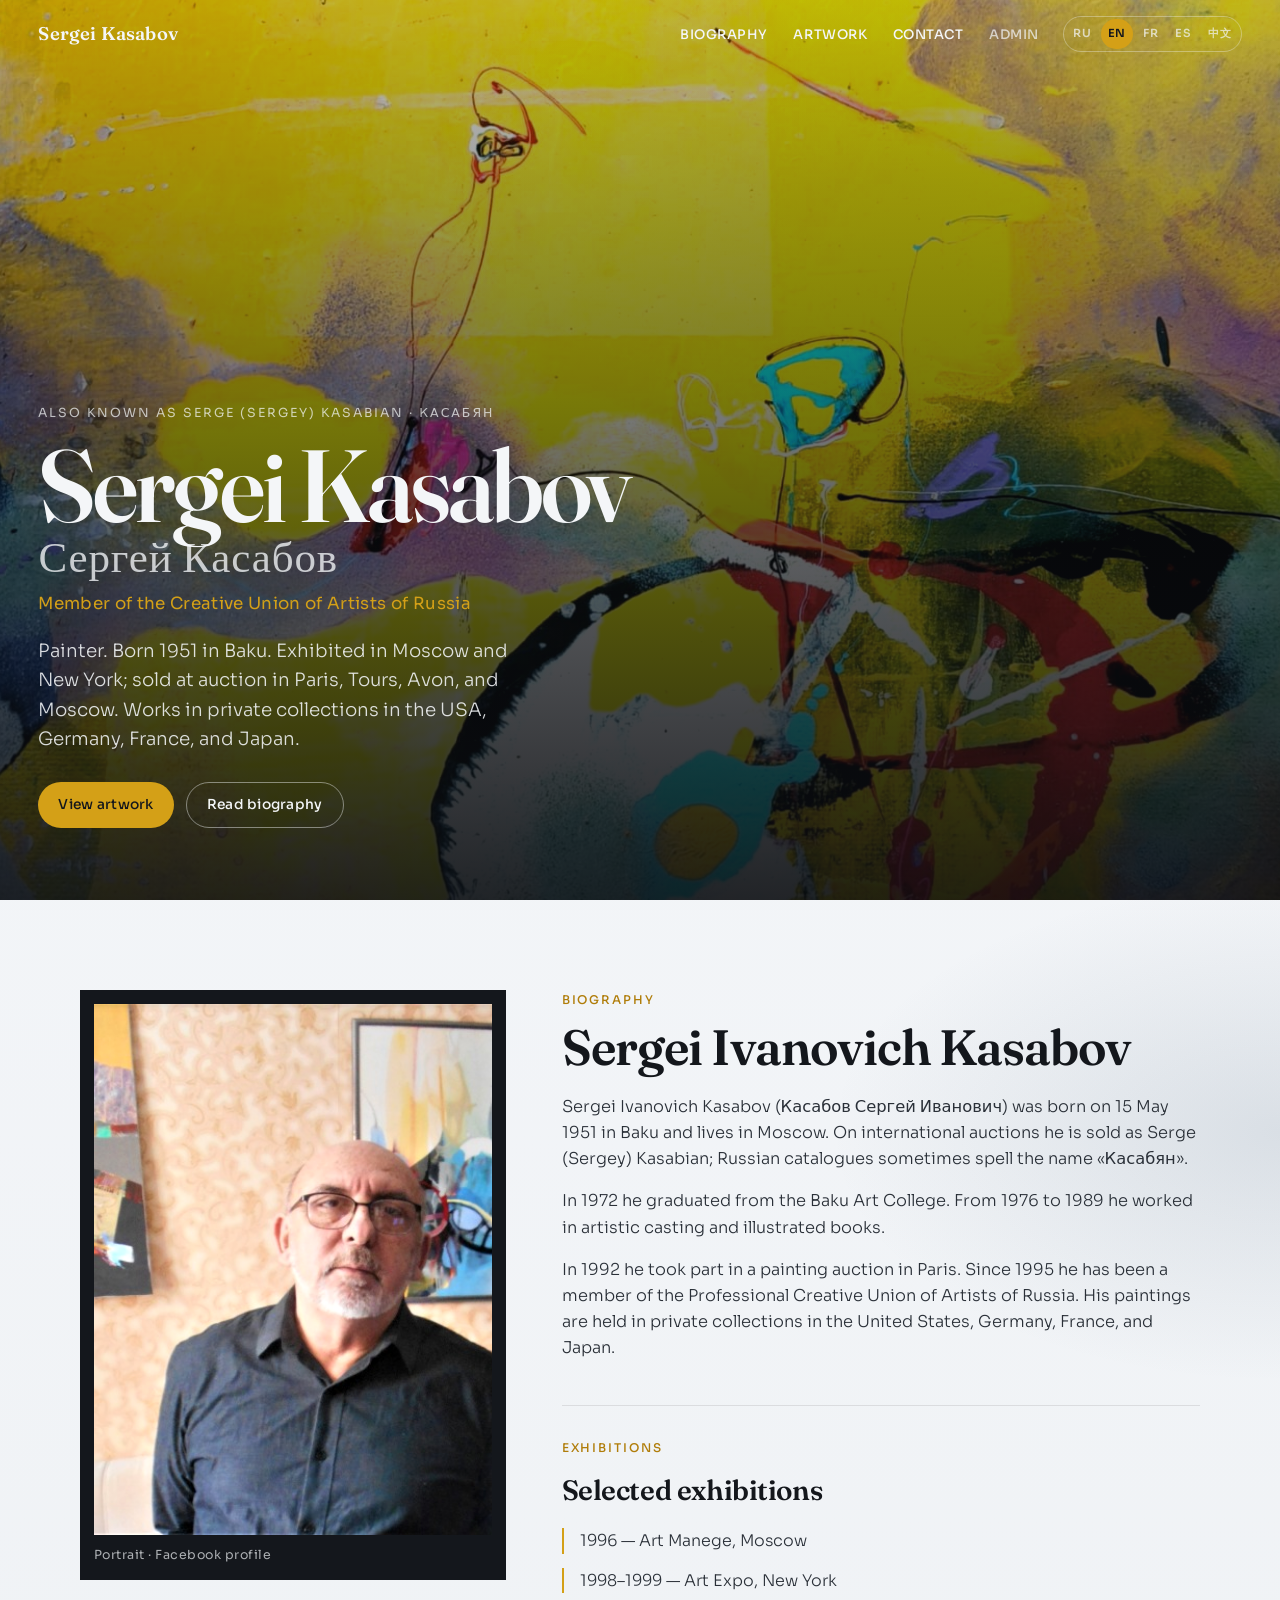
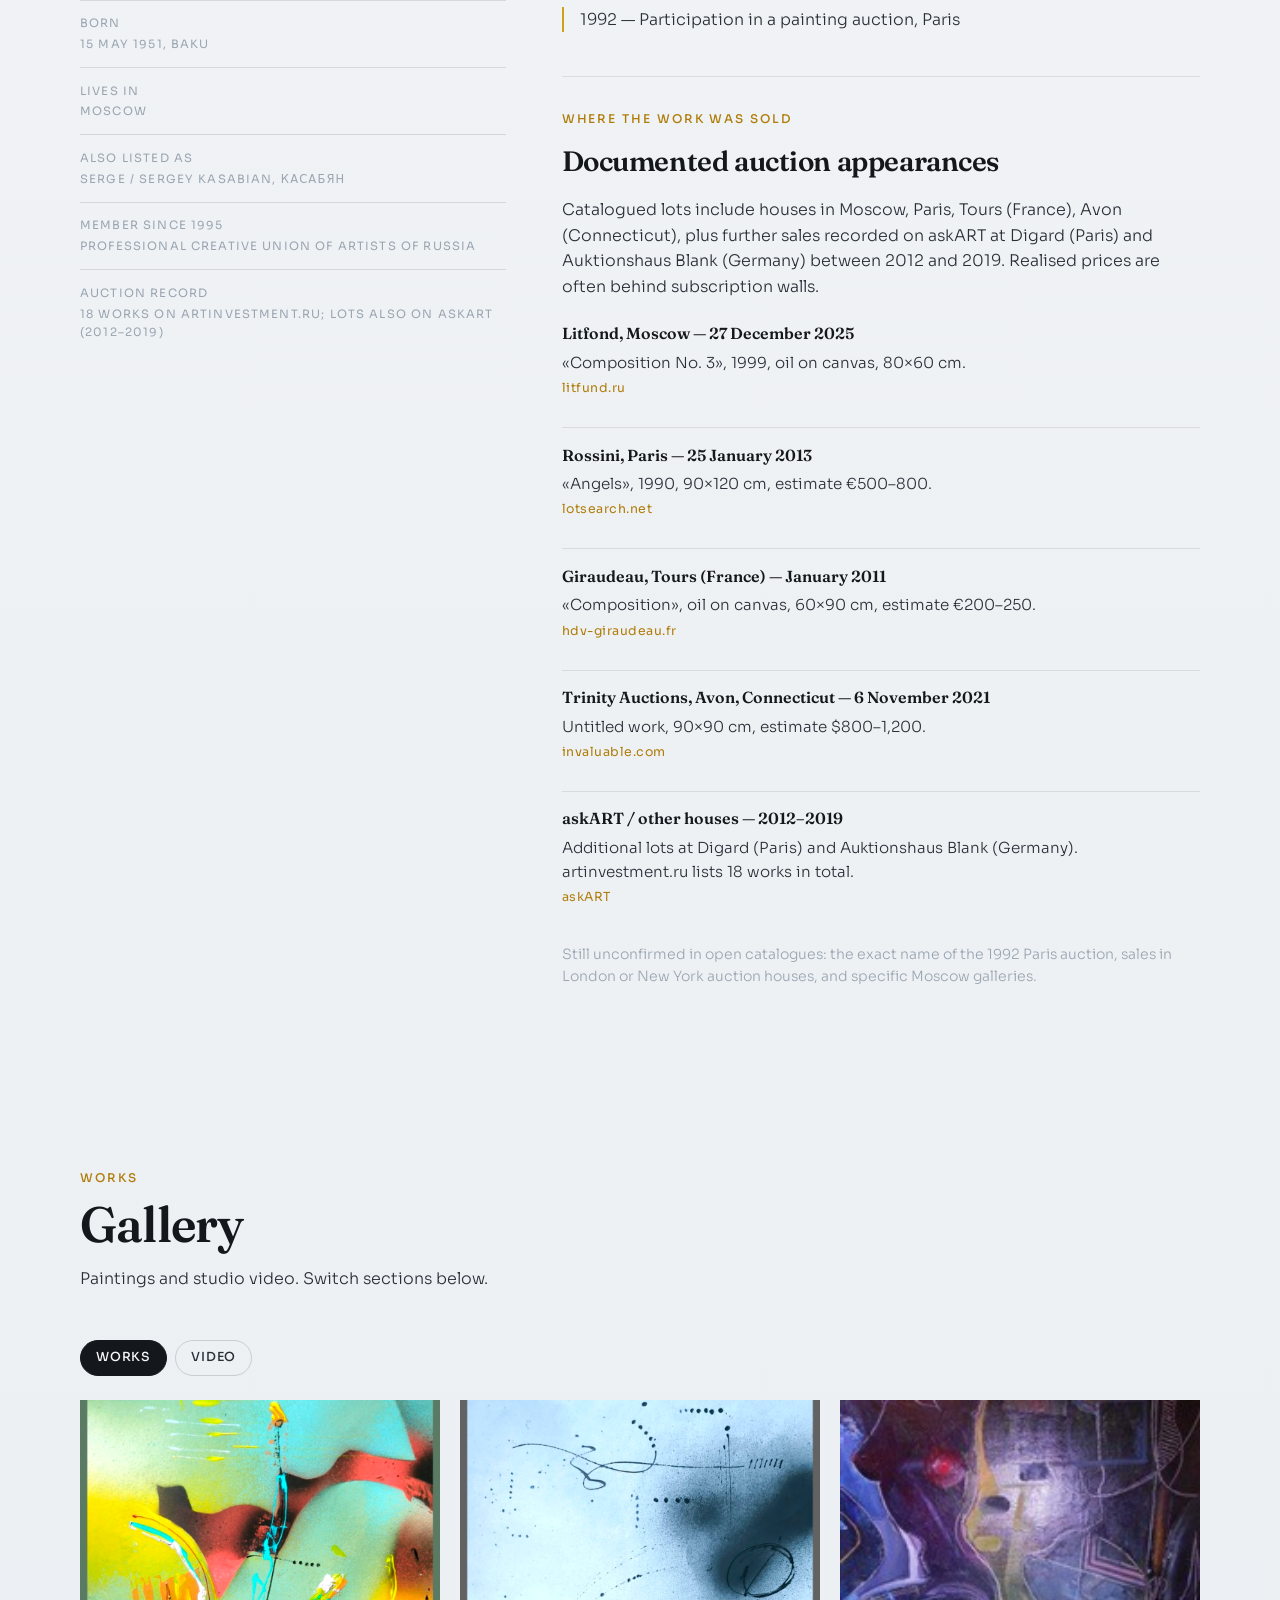
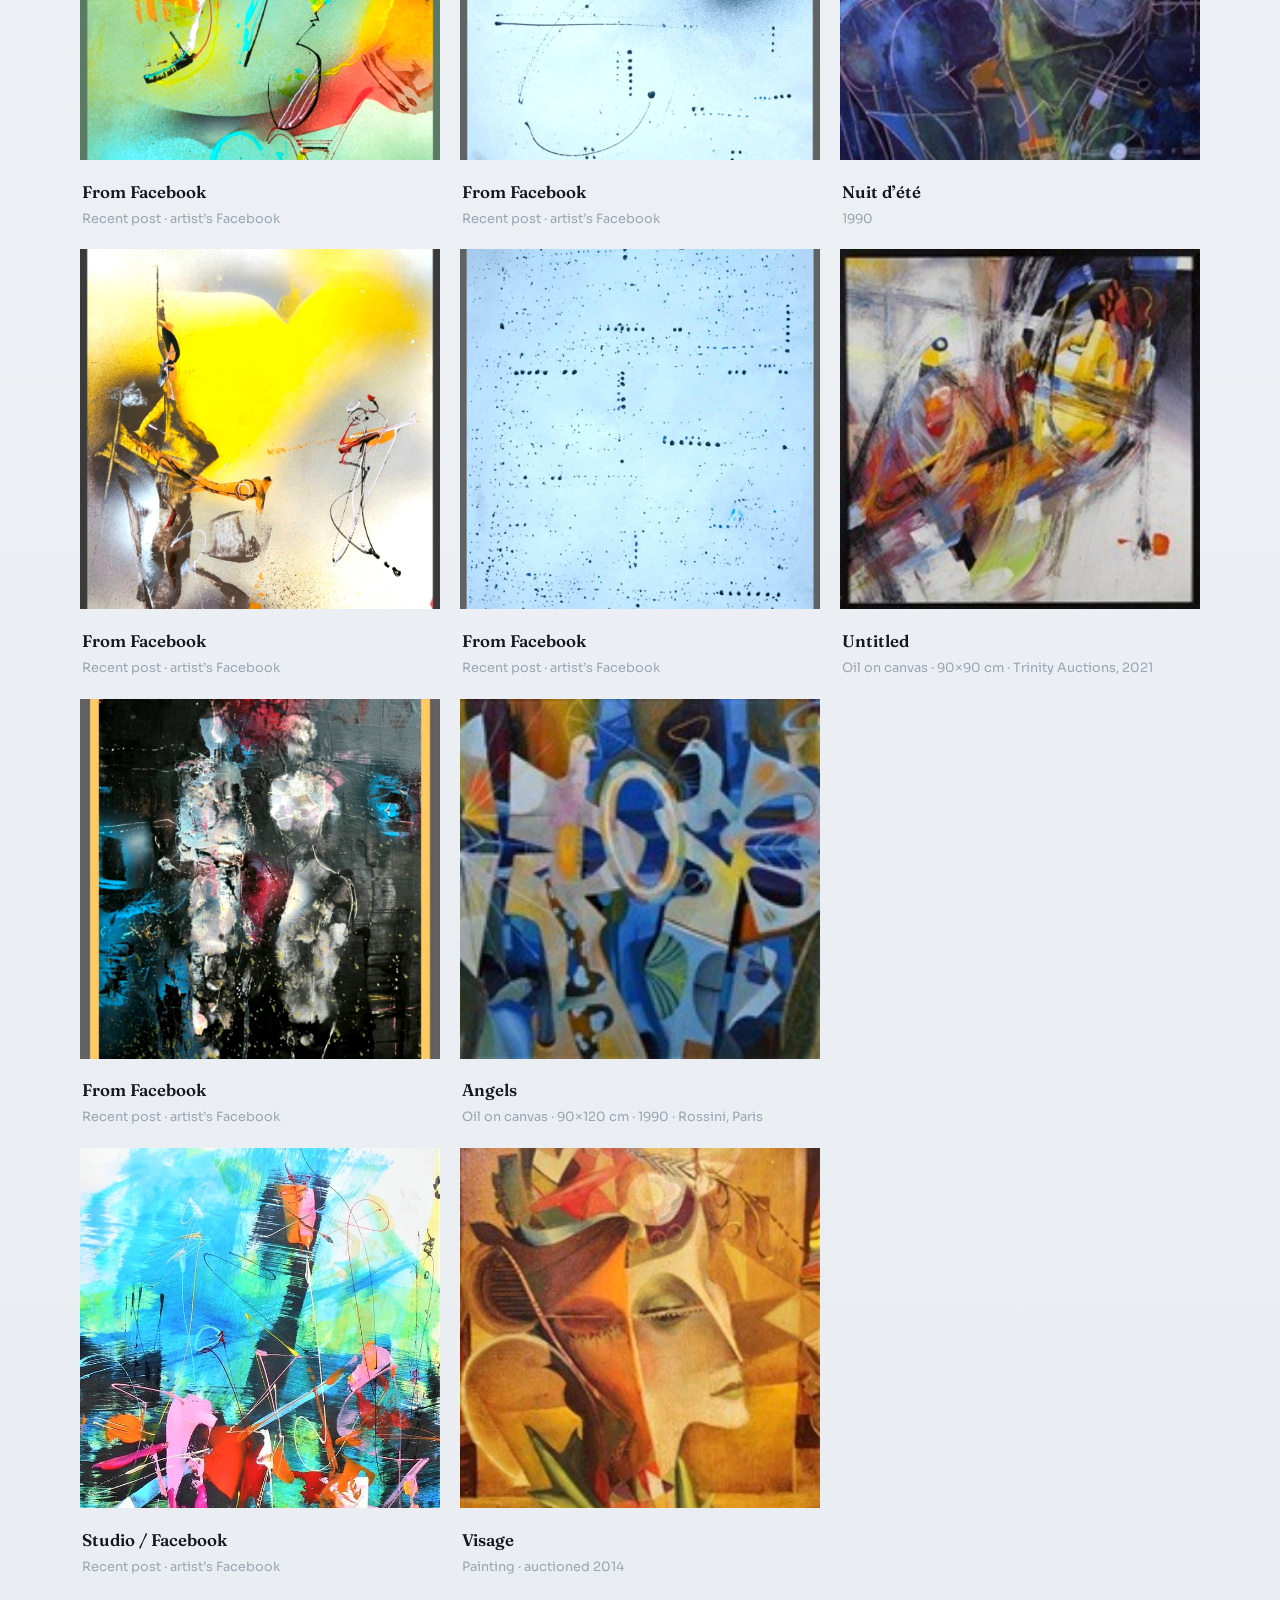
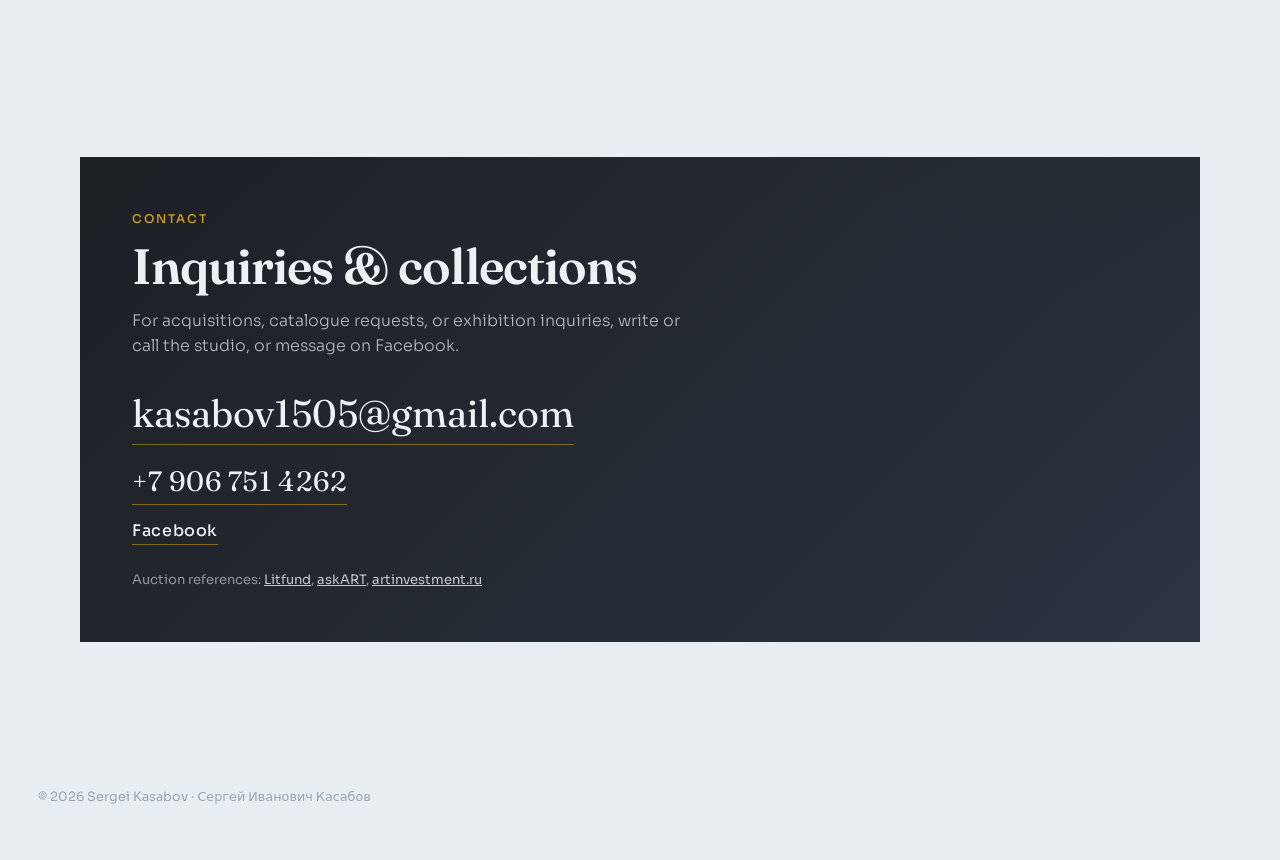
==== commit dc9cbbb0: "Add studio phone and Facebook to contact, and admin rename for works. Contact now exposes a tel link" ====
--- a/index.html
+++ b/index.html
@@ -293,11 +293,22 @@
           <h2 data-i18n="contactTitle">Inquiries &amp; collections</h2>
           <p class="section__sub" data-i18n="contactSub">
             For acquisitions, catalogue requests, or exhibition inquiries, write
-            directly to the studio.
-          </p>
-          <a class="contact__email" href="mailto:kasabov1505@gmail.com"
-            >kasabov1505@gmail.com</a
-          >
+            or call the studio, or message on Facebook.
+          </p>
+          <div class="contact__channels">
+            <a class="contact__email" href="mailto:kasabov1505@gmail.com"
+              >kasabov1505@gmail.com</a
+            >
+            <a class="contact__phone" href="tel:+79067514262">+7 906 751 4262</a>
+            <a
+              class="contact__social"
+              href="https://www.facebook.com/sergey.kasabov.2025"
+              rel="noopener noreferrer"
+              target="_blank"
+              data-i18n="contactFacebook"
+              >Facebook</a
+            >
+          </div>
           <p class="contact__note">
             <span data-i18n="contactRefs">Auction references:</span>
             <a
--- a/styles.css
+++ b/styles.css
@@ -649,18 +649,45 @@
   color: rgba(238, 241, 244, 0.72);
 }
 
-.contact__email {
+.contact__channels {
+  display: grid;
+  gap: 0.85rem;
+  margin-top: 1.5rem;
+  justify-items: start;
+}
+
+.contact__email,
+.contact__phone,
+.contact__social {
   display: inline-block;
-  margin-top: 1.5rem;
-  font-family: var(--font-display);
-  font-size: clamp(1.5rem, 4vw, 2.4rem);
   text-decoration: none;
   border-bottom: 1px solid rgba(212, 160, 23, 0.55);
   transition: color 0.25s var(--ease), border-color 0.25s var(--ease);
 }
 
+.contact__email {
+  font-family: var(--font-display);
+  font-size: clamp(1.5rem, 4vw, 2.4rem);
+}
+
+.contact__phone {
+  font-family: var(--font-display);
+  font-size: clamp(1.2rem, 3vw, 1.75rem);
+  letter-spacing: 0.02em;
+}
+
+.contact__social {
+  font-size: 1rem;
+  font-weight: 500;
+  letter-spacing: 0.04em;
+}
+
 .contact__email:hover,
-.contact__email:focus-visible {
+.contact__email:focus-visible,
+.contact__phone:hover,
+.contact__phone:focus-visible,
+.contact__social:hover,
+.contact__social:focus-visible {
   color: var(--cadmium);
   border-color: var(--cadmium);
 }
@@ -928,12 +955,18 @@
 
 .admin-row {
   display: grid;
-  grid-template-columns: 72px auto minmax(0, 1fr);
+  grid-template-columns: 72px minmax(0, 1fr) auto;
   gap: 0.85rem;
   align-items: center;
   padding: 0.55rem;
   background: #fff;
   border: 1px solid rgba(20, 23, 28, 0.08);
+}
+
+.admin-row__actions {
+  display: grid;
+  gap: 0.4rem;
+  align-self: center;
 }
 
 .admin-row__media {
@@ -969,17 +1002,32 @@
   margin: 0;
 }
 
+.admin-rename,
 .admin-delete {
   appearance: none;
-  border: 1px solid #9b2c2c;
-  background: #9b2c2c;
-  color: #fff;
-  padding: 0.55rem 0.9rem;
+  padding: 0.5rem 0.85rem;
   font: inherit;
   font-size: 0.8rem;
   cursor: pointer;
   white-space: nowrap;
-  align-self: center;
+}
+
+.admin-rename {
+  border: 1px solid rgba(20, 23, 28, 0.22);
+  background: #fff;
+  color: var(--ink);
+}
+
+.admin-rename:hover,
+.admin-rename:disabled {
+  border-color: var(--ink);
+  background: var(--paper-deep);
+}
+
+.admin-delete {
+  border: 1px solid #9b2c2c;
+  background: #9b2c2c;
+  color: #fff;
 }
 
 .admin-delete:hover,
@@ -1001,7 +1049,7 @@
 
 @media (max-width: 560px) {
   .admin-row {
-    grid-template-columns: 64px auto minmax(0, 1fr);
+    grid-template-columns: 64px minmax(0, 1fr) auto;
     gap: 0.55rem;
   }
 
@@ -1010,6 +1058,7 @@
     height: 64px;
   }
 
+  .admin-rename,
   .admin-delete {
     padding: 0.45rem 0.7rem;
     font-size: 0.75rem;
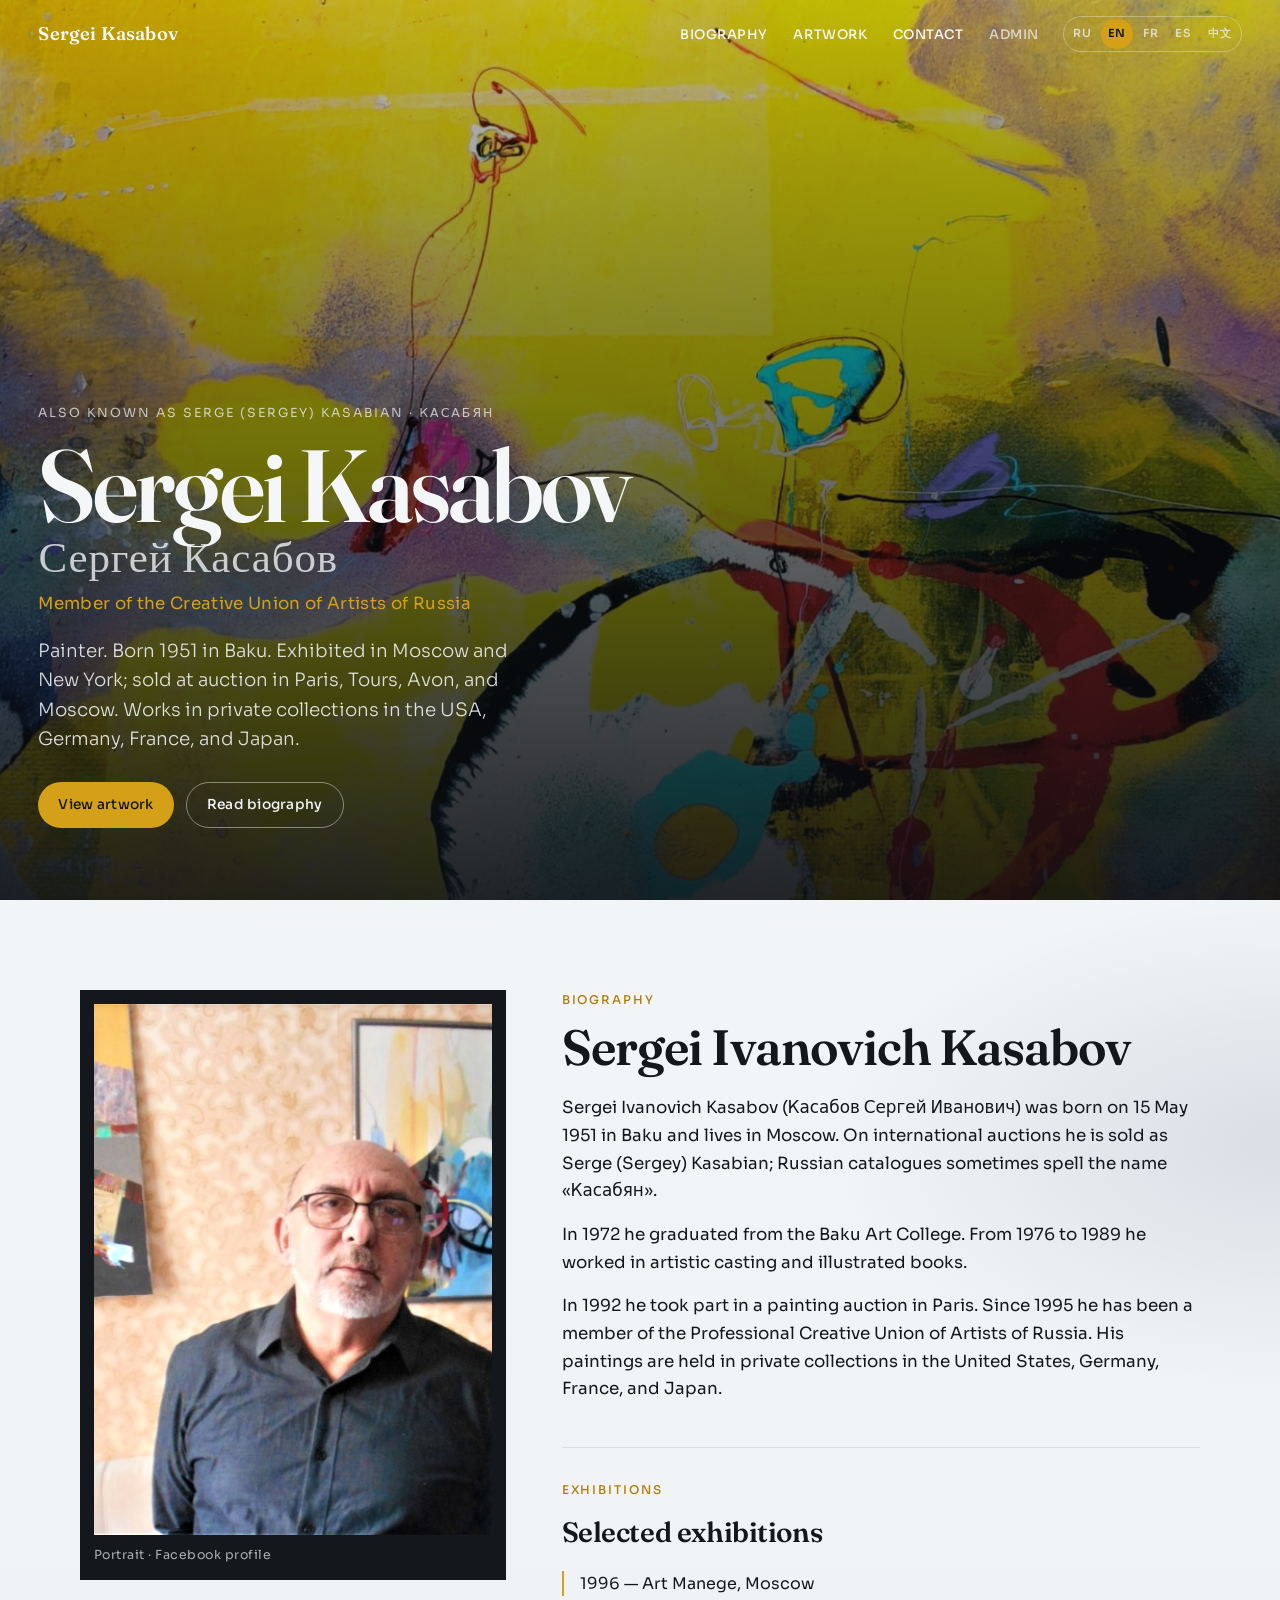
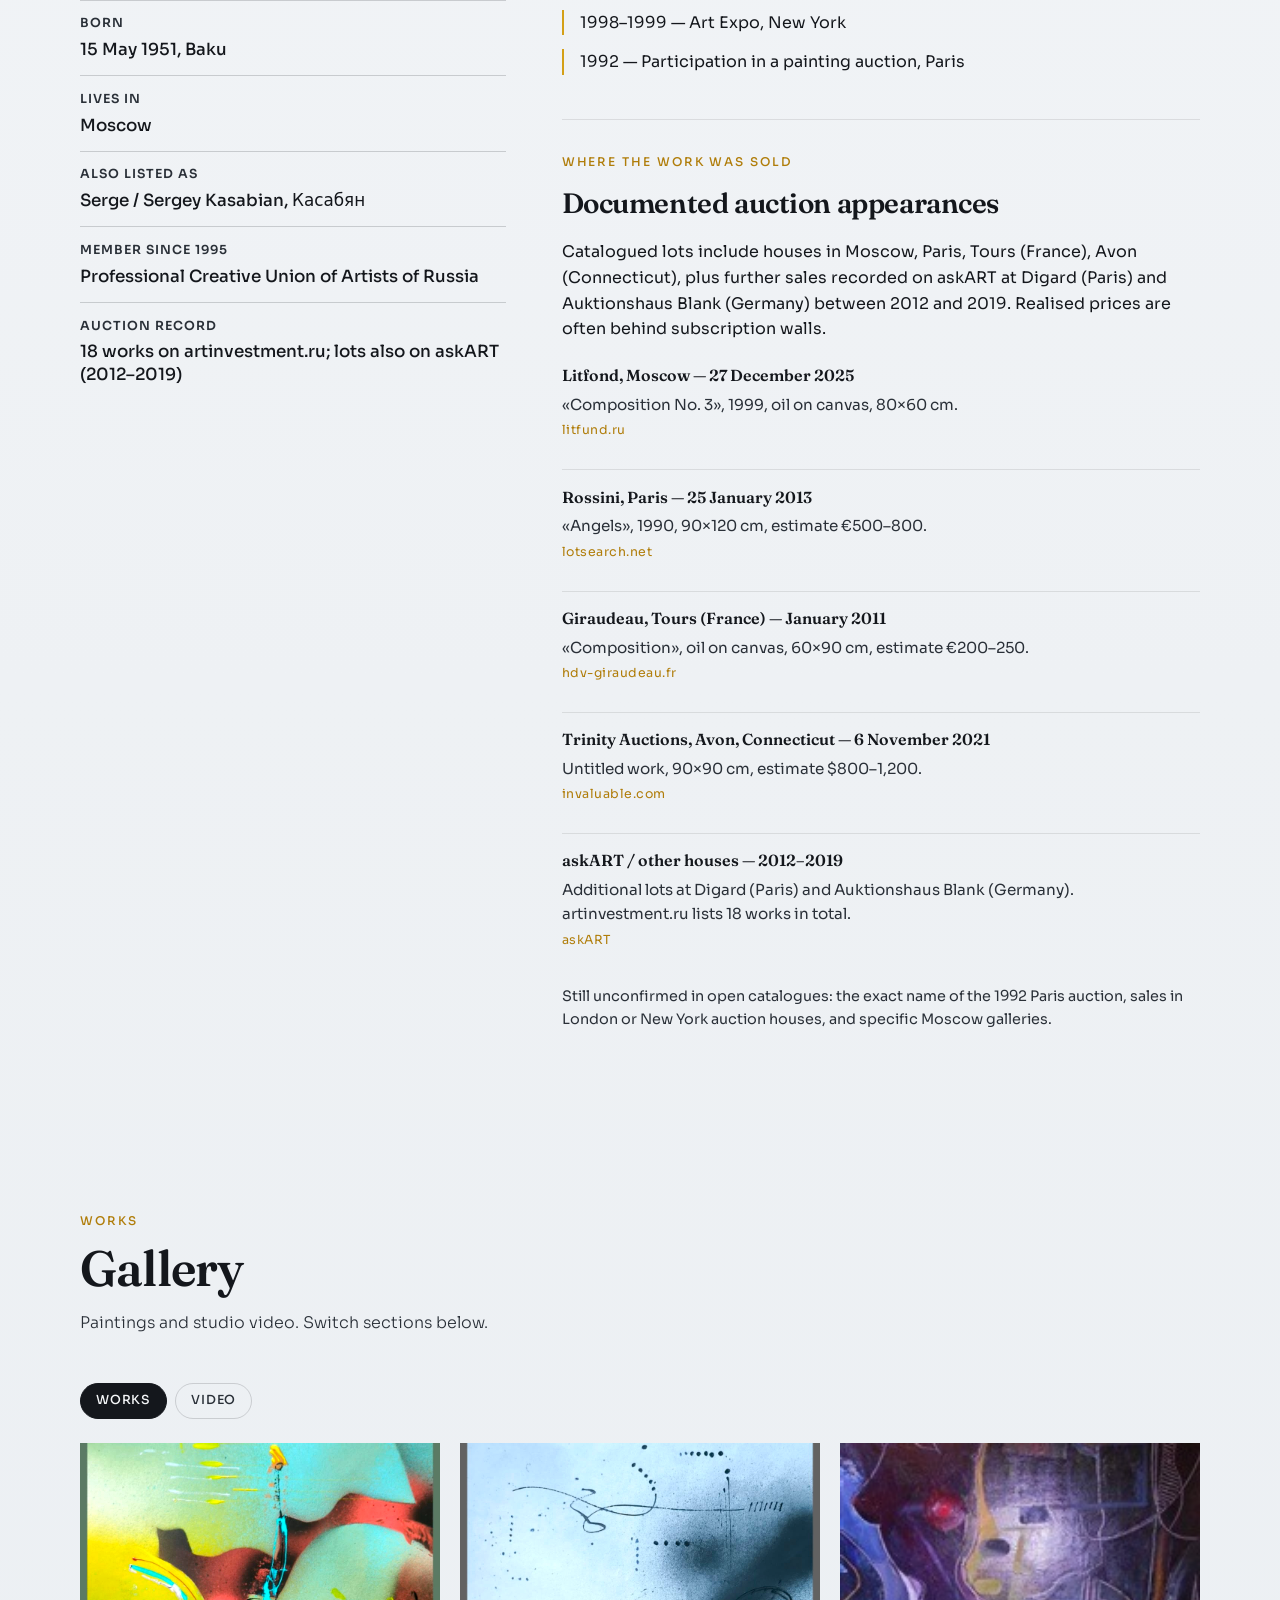
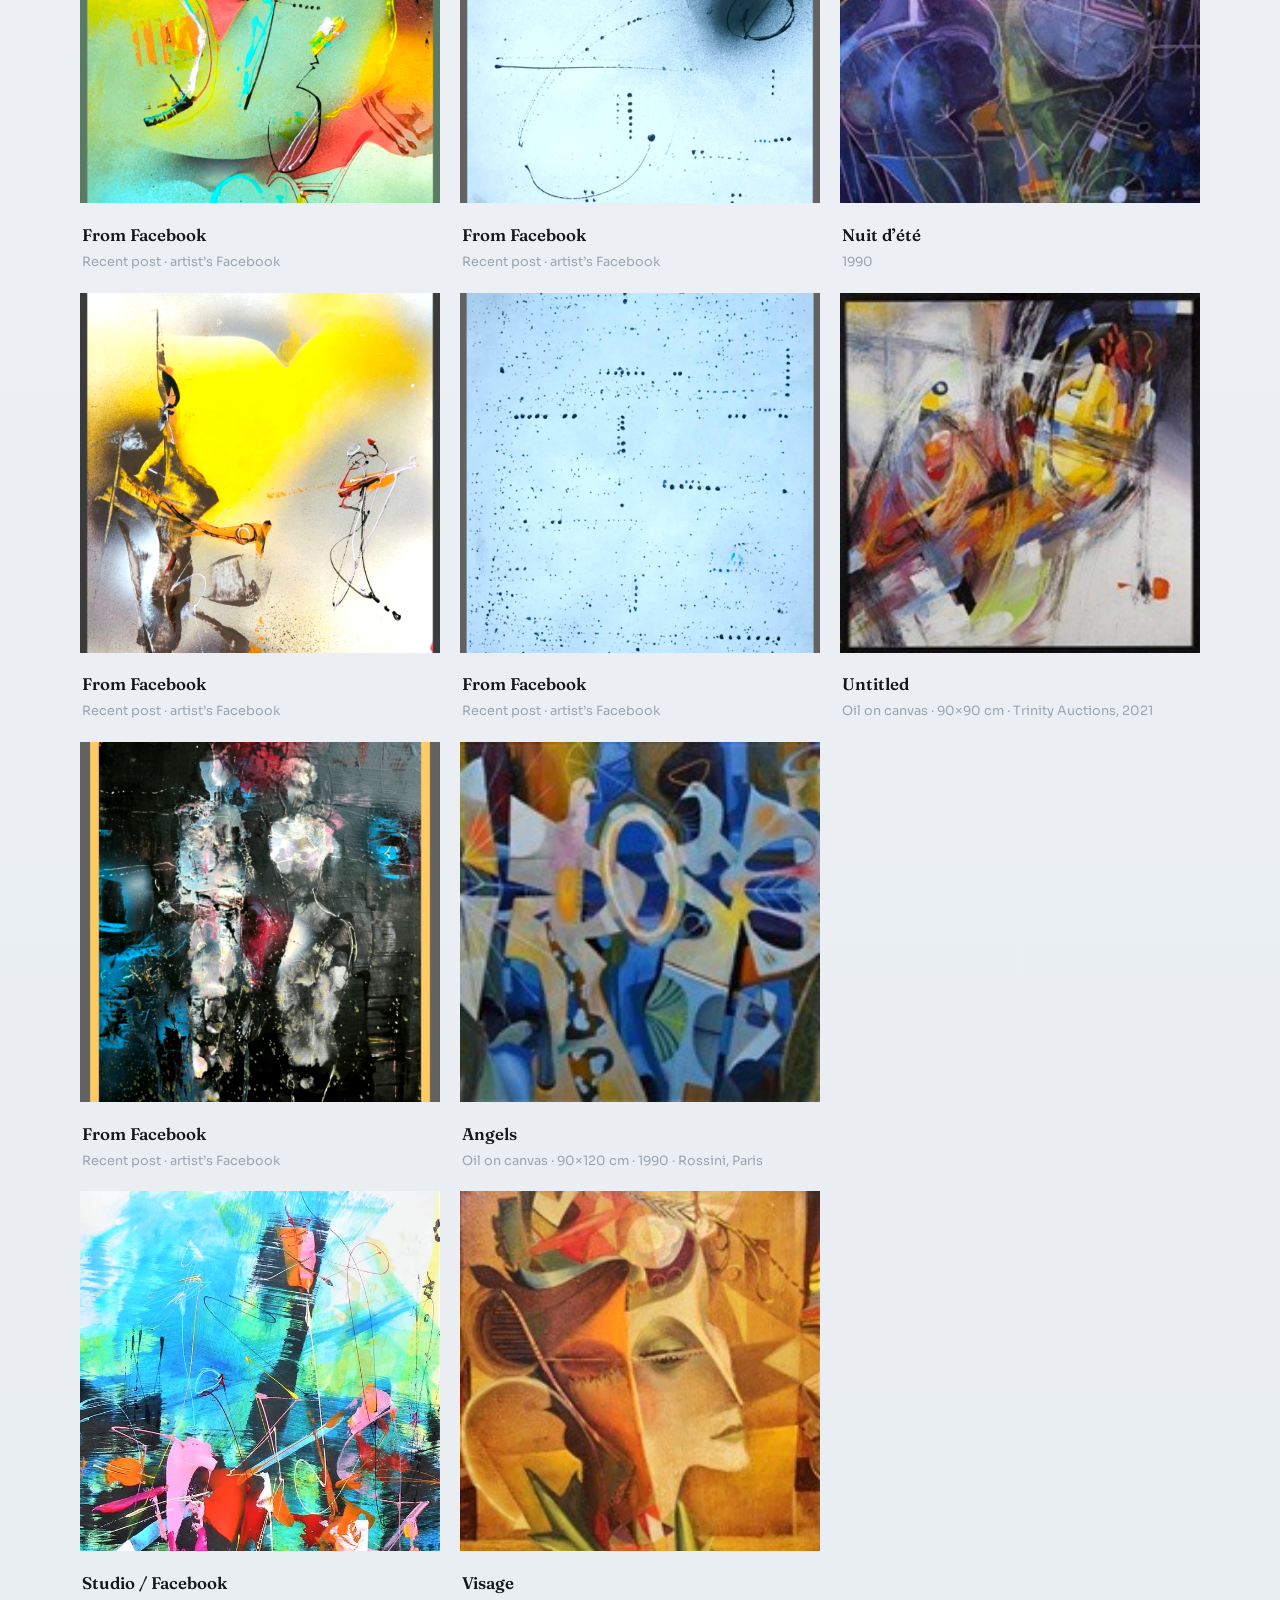
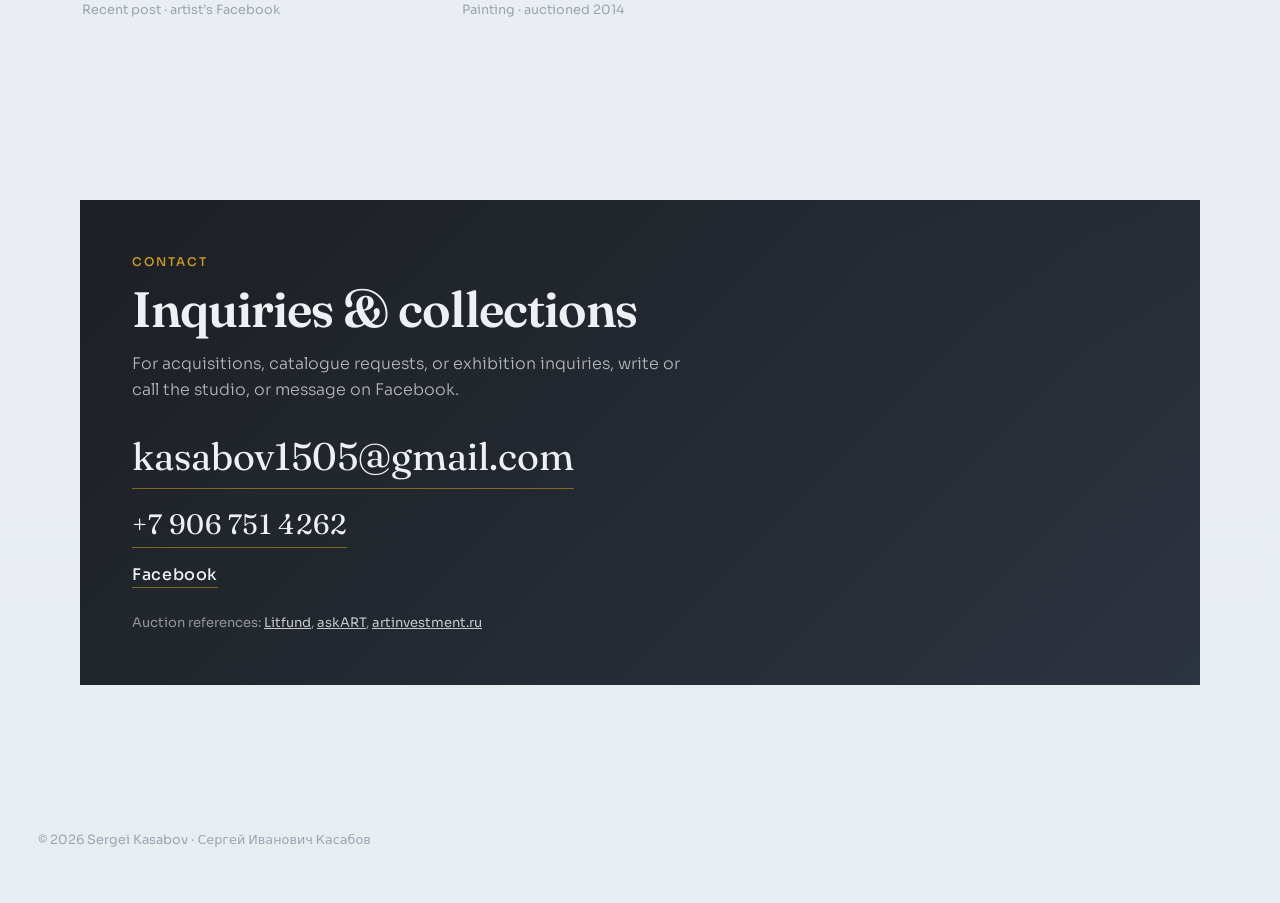
==== commit 46a071a8: "Disable client caching so gallery and site updates show immediately." ====
--- a/index.html
+++ b/index.html
@@ -14,7 +14,7 @@
       href="https://fonts.googleapis.com/css2?family=Fraunces:opsz,wght@9..144,400;9..144,600;9..144,700&family=Sora:wght@300;400;500;600&display=swap"
       rel="stylesheet"
     />
-    <link rel="stylesheet" href="styles.css" />
+    <link rel="stylesheet" href="styles.css?v=2" />
   </head>
   <body>
     <a class="skip" href="#bio" data-i18n="skip">Skip to content</a>
@@ -362,8 +362,8 @@
       <p data-lightbox-cap></p>
     </dialog>
 
-    <script src="i18n.js"></script>
-    <script src="works-data.js"></script>
-    <script src="main.js"></script>
+    <script src="i18n.js?v=2"></script>
+    <script src="works-data.js?v=2"></script>
+    <script src="main.js?v=2"></script>
   </body>
 </html>
--- a/styles.css
+++ b/styles.css
@@ -379,26 +379,39 @@
 
 .bio__facts li {
   display: grid;
-  gap: 0.15rem;
+  gap: 0.3rem;
   padding-top: 0.85rem;
-  border-top: 1px solid rgba(20, 23, 28, 0.12);
-  font-size: 0.95rem;
-}
-
-.bio__facts span {
-  font-size: 0.72rem;
-  letter-spacing: 0.1em;
+  border-top: 1px solid rgba(20, 23, 28, 0.18);
+  font-size: 1rem;
+}
+
+/* Label (Born / Lives in) */
+.bio__facts span:first-child {
+  font-size: 0.78rem;
+  font-weight: 600;
+  letter-spacing: 0.08em;
   text-transform: uppercase;
-  color: var(--mist);
+  color: var(--ink-soft);
+}
+
+/* Value — high contrast for phone screens */
+.bio__facts span:last-child {
+  font-size: 1.05rem;
+  font-weight: 500;
+  letter-spacing: 0;
+  text-transform: none;
+  color: var(--ink);
+  line-height: 1.35;
 }
 
 .prose {
   margin-top: 1.25rem;
   display: grid;
   gap: 1rem;
-  color: var(--ink-soft);
-  font-weight: 300;
-  font-size: 1.02rem;
+  color: var(--ink);
+  font-weight: 400;
+  font-size: 1.05rem;
+  line-height: 1.65;
 }
 
 .prose p {
@@ -431,14 +444,14 @@
 .timeline li {
   padding-left: 1rem;
   border-left: 2px solid var(--cadmium);
-  color: var(--ink-soft);
-  font-weight: 300;
+  color: var(--ink);
+  font-weight: 400;
 }
 
 .bio__sales-intro {
   margin: 0.85rem 0 0;
-  color: var(--ink-soft);
-  font-weight: 300;
+  color: var(--ink);
+  font-weight: 400;
 }
 
 .sales li {
@@ -460,7 +473,7 @@
 
 .sales span {
   color: var(--ink-soft);
-  font-weight: 300;
+  font-weight: 400;
   font-size: 0.95rem;
 }
 
@@ -478,9 +491,9 @@
 
 .bio__note {
   margin: 1.25rem 0 0;
-  font-size: 0.88rem;
-  color: var(--mist);
-  font-weight: 300;
+  font-size: 0.9rem;
+  color: var(--ink-soft);
+  font-weight: 400;
 }
 
 .works__alert {
